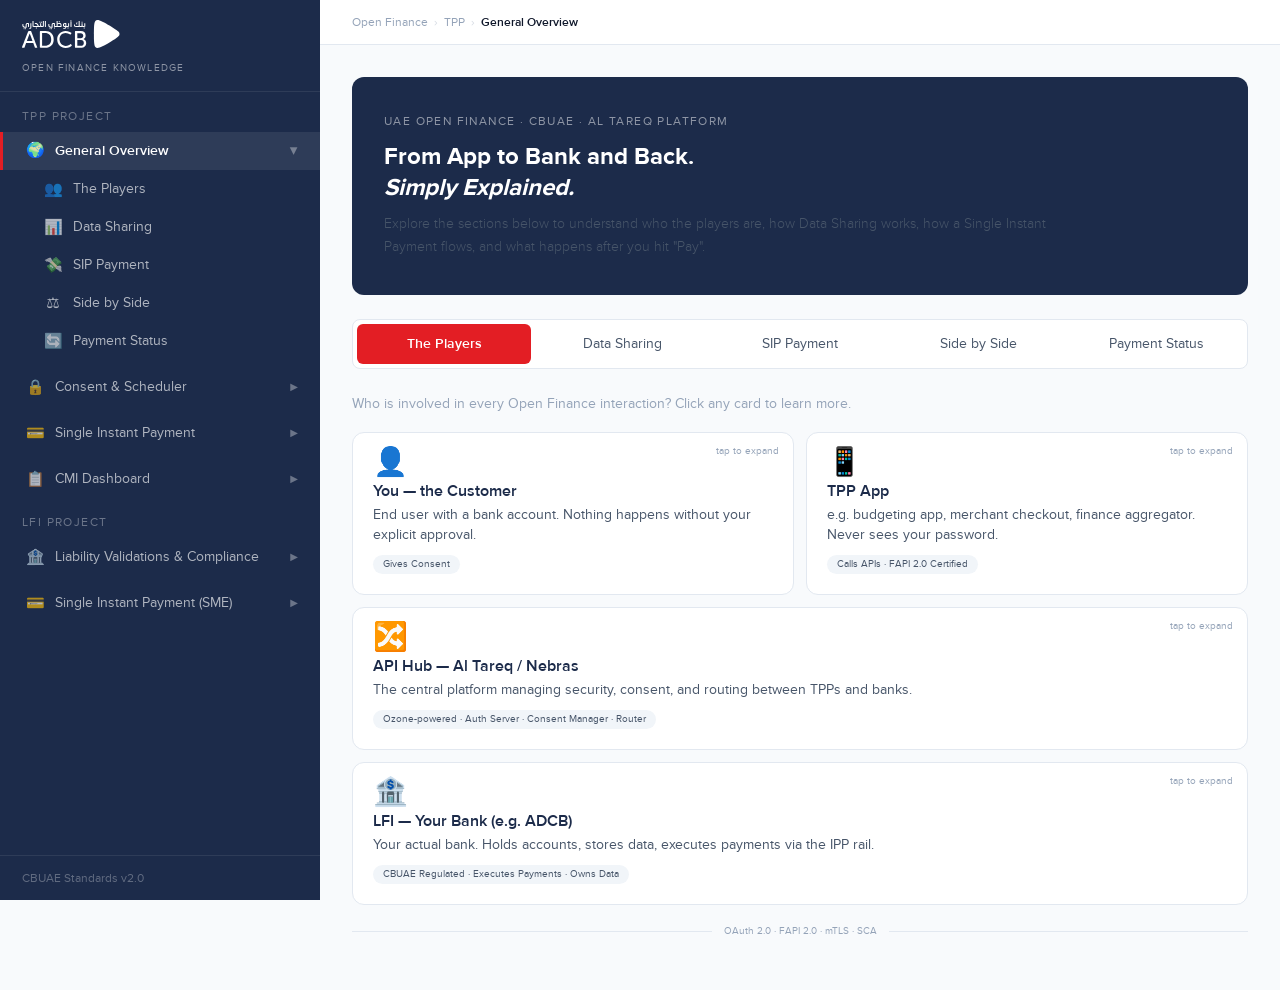
==== index.html @ 825c7564 "fix: rename LFI nav to Liability Validations & Compliance, widen sidebar to 320px Co-Authored-By: Cl" ====
<!DOCTYPE html>
<html lang="en">
<head>
<meta charset="UTF-8"/>
<meta name="viewport" content="width=device-width, initial-scale=1.0"/>
<title>ADCB Open Finance — Knowledge Base</title>
<link rel="stylesheet" href="assets/brand.css"/>
<link rel="stylesheet" href="assets/layout.css"/>
<link rel="stylesheet" href="assets/components.css"/>
</head>
<body>

<!-- SIDEBAR -->
<nav class="sidebar" id="sidebar">
  <div class="sidebar-header">
    <img class="sidebar-logo" src="assets/images/adcb-logo.svg" alt="ADCB"/>
    <span class="sidebar-title">Open Finance Knowledge</span>
  </div>

  <div class="nav-section">
    <div class="nav-group-label">TPP Project</div>

    <div class="nav-item nav-parent active expanded" onclick="toggleNav('overview')" id="nav-overview">
      <span style="display:flex;align-items:center;gap:10px;"><span class="nav-icon">&#x1F30D;</span> General Overview</span>
      <span class="nav-chevron">&#x25B6;</span>
    </div>
    <div class="nav-sub open" id="sub-overview">
      <div class="nav-item" onclick="navigate('overview','tab-players')" id="nav-players">
        <span class="nav-icon">&#x1F465;</span> The Players
      </div>
      <div class="nav-item" onclick="navigate('overview','tab-data')" id="nav-data">
        <span class="nav-icon">&#x1F4CA;</span> Data Sharing
      </div>
      <div class="nav-item" onclick="navigate('overview','tab-sip')" id="nav-sip">
        <span class="nav-icon">&#x1F4B8;</span> SIP Payment
      </div>
      <div class="nav-item" onclick="navigate('overview','tab-compare')" id="nav-compare">
        <span class="nav-icon">&#x2696;&#xFE0F;</span> Side by Side
      </div>
      <div class="nav-item" onclick="navigate('overview','tab-status')" id="nav-status">
        <span class="nav-icon">&#x1F504;</span> Payment Status
      </div>
    </div>

    <div class="sp8"></div>
    <div class="nav-item nav-parent" onclick="toggleNav('consent')" id="nav-consent">
      <span style="display:flex;align-items:center;gap:10px;"><span class="nav-icon">&#x1F512;</span> Consent &amp; Scheduler</span>
      <span class="nav-chevron">&#x25B6;</span>
    </div>
    <div class="nav-sub" id="sub-consent">
      <div class="nav-item" onclick="navigate('consent','tab-con-system')" id="nav-con-system">
        <span class="nav-icon">&#x1F5FA;&#xFE0F;</span> System Map
      </div>
      <div class="nav-item" onclick="navigate('consent','tab-con-lifecycle')" id="nav-con-lifecycle">
        <span class="nav-icon">&#x1F501;</span> Consent Lifecycle
      </div>
      <div class="nav-item" onclick="navigate('consent','tab-con-scheduler')" id="nav-con-scheduler">
        <span class="nav-icon">&#x23F0;</span> Data Scheduler
      </div>
      <div class="nav-item" onclick="navigate('consent','tab-con-errors')" id="nav-con-errors">
        <span class="nav-icon">&#x26A0;&#xFE0F;</span> Error Scenarios
      </div>
      <div class="nav-item" onclick="navigate('consent','tab-con-testing')" id="nav-con-testing">
        <span class="nav-icon">&#x1F9EA;</span> Testing
      </div>
    </div>

    <div class="sp8"></div>
    <div class="nav-item nav-parent" onclick="toggleNav('sipcop')" id="nav-sipcop">
      <span style="display:flex;align-items:center;gap:10px;"><span class="nav-icon">&#x1F4B3;</span> Single Instant Payment</span>
      <span class="nav-chevron">&#x25B6;</span>
    </div>
    <div class="nav-sub" id="sub-sipcop">
      <div class="nav-item" onclick="navigate('sipcop','tab-sipcop-flow')" id="nav-sipcop-flow">
        <span class="nav-icon">&#x1F501;</span> Payment Flow
      </div>
      <div class="nav-item" onclick="navigate('sipcop','tab-sipcop-cop-detail')" id="nav-sipcop-cop-detail">
        <span class="nav-icon">&#x1F50D;</span> CoP Deep Dive
      </div>
      <div class="nav-item" onclick="navigate('sipcop','tab-sipcop-stories')" id="nav-sipcop-stories">
        <span class="nav-icon">&#x1F4DD;</span> User Stories
      </div>
      <div class="nav-item" onclick="navigate('sipcop','tab-sipcop-prototype')" id="nav-sipcop-prototype">
        <span class="nav-icon">&#x1F4F1;</span> Prototype
      </div>
      <div class="nav-item" onclick="navigate('sipcop','tab-sipcop-rst')" id="nav-sipcop-rst">
        <span class="nav-icon">&#x1F9EA;</span> RST Scenarios
      </div>
      <div class="nav-item" onclick="navigate('sipcop','tab-sipcop-gaps')" id="nav-sipcop-gaps">
        <span class="nav-icon">&#x26A0;&#xFE0F;</span> Design Gaps
      </div>
    </div>

    <div class="sp8"></div>
    <div class="nav-item nav-parent" onclick="toggleNav('cmi')" id="nav-cmi">
      <span style="display:flex;align-items:center;gap:10px;"><span class="nav-icon">&#x1F4CB;</span> CMI Dashboard</span>
      <span class="nav-chevron">&#x25B6;</span>
    </div>
    <div class="nav-sub" id="sub-cmi">
      <div class="nav-item cmi-nav-item" onclick="navigate('cmi','tab-cmi-overview')" id="nav-cmi-overview">
        <span class="nav-icon">&#x1F3E0;</span> Overview
      </div>
      <div class="nav-item cmi-nav-item" onclick="navigate('cmi','tab-cmi-cmi01')" id="nav-cmi-cmi01">
        <span class="nav-icon">&#x1F4CB;</span> Current Consents
      </div>
      <div class="nav-item cmi-nav-item" onclick="navigate('cmi','tab-cmi-cmi02')" id="nav-cmi-cmi02">
        <span class="nav-icon">&#x1F4C5;</span> Consent History
      </div>
      <div class="nav-item cmi-nav-item" onclick="navigate('cmi','tab-cmi-cmi03')" id="nav-cmi-cmi03">
        <span class="nav-icon">&#x1F50D;</span> Filter &amp; Search
      </div>
      <div class="nav-item cmi-nav-item" onclick="navigate('cmi','tab-cmi-cmi04')" id="nav-cmi-cmi04">
        <span class="nav-icon">&#x1F4C4;</span> Consent Detail
      </div>
      <div class="nav-item cmi-nav-item" onclick="navigate('cmi','tab-cmi-cmi05')" id="nav-cmi-cmi05">
        <span class="nav-icon">&#x1F4E1;</span> GET /consents
      </div>
      <div class="nav-item cmi-nav-item" onclick="navigate('cmi','tab-cmi-cmi06')" id="nav-cmi-cmi06">
        <span class="nav-icon">&#x1F4E1;</span> GET /consents/{id}
      </div>
      <div class="nav-item cmi-nav-item" onclick="navigate('cmi','tab-cmi-cmi07')" id="nav-cmi-cmi07">
        <span class="nav-icon">&#x1F6AB;</span> DELETE /consents/{id}
      </div>
      <div class="nav-item cmi-nav-item" onclick="navigate('cmi','tab-cmi-cmi08')" id="nav-cmi-cmi08">
        <span class="nav-icon">&#x1F4B3;</span> GET /payments
      </div>
    </div>

    <div class="sp16"></div>
    <div class="nav-group-label">LFI Project</div>

    <div class="nav-item nav-parent" onclick="toggleNav('lfi')" id="nav-lfi">
      <span style="display:flex;align-items:center;gap:10px;"><span class="nav-icon">&#x1F3E6;</span> Liability Validations &amp; Compliance</span>
      <span class="nav-chevron">&#x25B6;</span>
    </div>
    <div class="nav-sub" id="sub-lfi">
      <div class="nav-item" onclick="navigate('lfi','tab-lfi-fines')" id="nav-lfi-fines">
        <span class="nav-icon">&#x1F4DC;</span> Liability Validations
      </div>
      <div class="nav-item" onclick="navigate('lfi','tab-lfi-how')" id="nav-lfi-how">
        <span class="nav-icon">&#x2699;&#xFE0F;</span> How It Works
      </div>
      <div class="nav-item" onclick="navigate('lfi','tab-lfi-gaps')" id="nav-lfi-gaps">
        <span class="nav-icon">&#x1F50D;</span> Gap Analysis
      </div>
      <div class="nav-item" onclick="navigate('lfi','tab-lfi-tests')" id="nav-lfi-tests">
        <span class="nav-icon">&#x1F9EA;</span> Test Strategy
      </div>
    </div>

    <div class="sp8"></div>
    <div class="nav-item nav-parent" onclick="toggleNav('smesip')" id="nav-smesip">
      <span style="display:flex;align-items:center;gap:10px;"><span class="nav-icon">&#x1F4B3;</span> Single Instant Payment (SME)</span>
      <span class="nav-chevron">&#x25B6;</span>
    </div>
    <div class="nav-sub" id="sub-smesip">
      <div class="nav-item" onclick="navigate('smesip','tab-smesip-overview')" id="nav-smesip-overview">
        <span class="nav-icon">&#x1F4CA;</span> Overview
      </div>
      <div class="nav-item" onclick="navigate('smesip','tab-smesip-flow')" id="nav-smesip-flow">
        <span class="nav-icon">&#x1F501;</span> E2E Flow
      </div>
      <div class="nav-item" onclick="navigate('smesip','tab-smesip-prototype')" id="nav-smesip-prototype">
        <span class="nav-icon">&#x1F4F1;</span> Prototype
      </div>
      <div class="nav-item" onclick="navigate('smesip','tab-smesip-acceptance')" id="nav-smesip-acceptance">
        <span class="nav-icon">&#x2705;</span> Acceptance Criteria
      </div>
      <div class="nav-item" onclick="navigate('smesip','tab-smesip-architecture')" id="nav-smesip-architecture">
        <span class="nav-icon">&#x1F3D7;&#xFE0F;</span> Architecture
      </div>
      <div class="nav-item" onclick="navigate('smesip','tab-smesip-apis')" id="nav-smesip-apis">
        <span class="nav-icon">&#x26A1;</span> API Reference
      </div>
      <div class="nav-item" onclick="navigate('smesip','tab-smesip-gaps')" id="nav-smesip-gaps">
        <span class="nav-icon">&#x26A0;&#xFE0F;</span> Gaps &amp; Questions
      </div>
    </div>
  </div>

  <div class="sidebar-footer">CBUAE Standards v2.0</div>
</nav>

<!-- OVERLAY (mobile) -->
<div class="overlay" id="overlay" onclick="closeSidebar()"></div>

<!-- MAIN -->
<div class="main">
  <header class="topbar">
    <button class="mobile-toggle" onclick="toggleSidebar()">&#9776;</button>
    <div class="breadcrumb" id="breadcrumb">
      Open Finance <span style="opacity:.4">&#x203A;</span> TPP <span style="opacity:.4">&#x203A;</span> <span class="current" id="bc-current">General Overview</span>
    </div>
  </header>

  <div class="content">

    <!-- ═══════════════════════════════════════════ -->
    <!-- SECTION 1: GENERAL OVERVIEW                 -->
    <!-- ═══════════════════════════════════════════ -->
    <div class="section active" id="section-overview">

      <div class="hero-card">
        <div class="hero-eyebrow">UAE Open Finance · CBUAE · Al Tareq Platform</div>
        <h1>From App to Bank and Back.<br><em>Simply Explained.</em></h1>
        <p>Explore the sections below to understand who the players are, how Data Sharing works, how a Single Instant Payment flows, and what happens after you hit "Pay".</p>
      </div>

      <!-- Tabs -->
      <div class="tab-bar">
        <button class="tab-btn active" data-tab="players" onclick="switchTab('players', this)">The Players</button>
        <button class="tab-btn" data-tab="data" onclick="switchTab('data', this)">Data Sharing</button>
        <button class="tab-btn" data-tab="sip" onclick="switchTab('sip', this)">SIP Payment</button>
        <button class="tab-btn" data-tab="compare" onclick="switchTab('compare', this)">Side by Side</button>
        <button class="tab-btn" data-tab="status" onclick="switchTab('status', this)">Payment Status</button>
      </div>

      <!-- TAB: PLAYERS -->
      <div class="tab-panel active" id="panel-players">
        <p style="color:var(--color-text-tertiary);margin-bottom:16px;">Who is involved in every Open Finance interaction? Click any card to learn more.</p>
        <div class="players-grid">
          <div class="player-card" id="card-user" onclick="togglePlayer('user')">
            <span class="expand-hint" id="hint-user">tap to expand</span>
            <span class="player-icon">&#x1F464;</span>
            <div class="player-name">You — the Customer</div>
            <div class="player-desc">End user with a bank account. Nothing happens without your explicit approval.</div>
            <span class="player-tag">Gives Consent</span>
          </div>
          <div class="player-card" id="card-tpp" onclick="togglePlayer('tpp')">
            <span class="expand-hint" id="hint-tpp">tap to expand</span>
            <span class="player-icon">&#x1F4F1;</span>
            <div class="player-name">TPP App</div>
            <div class="player-desc">e.g. budgeting app, merchant checkout, finance aggregator. Never sees your password.</div>
            <span class="player-tag">Calls APIs · FAPI 2.0 Certified</span>
          </div>
          <div class="player-detail" id="detail-user">
            <div class="detail-head">
              <span class="detail-icon">&#x1F464;</span>
              <span class="detail-title">You — the Customer</span>
              <span class="detail-close" onclick="event.stopPropagation();closePlayer('user')">&#x2715;</span>
            </div>
            <div class="detail-text">You are the end customer — a real person with a bank account. You use a TPP app and give consent for it to read your data or make payments on your behalf. You stay in control at all times and can revoke consent whenever you want. UAE law guarantees this right.</div>
          </div>
          <div class="player-detail" id="detail-tpp">
            <div class="detail-head">
              <span class="detail-icon">&#x1F4F1;</span>
              <span class="detail-title">TPP — Third Party Provider</span>
              <span class="detail-close" onclick="event.stopPropagation();closePlayer('tpp')">&#x2715;</span>
            </div>
            <div class="detail-text">TPP = Third Party Provider. The app you are actually using — a budgeting tool, merchant checkout, P2P app, or finance aggregator. Licensed by CBUAE (minimum AED 1M capital). It calls Open Finance APIs on your behalf but never sees your bank password. Must hold FAPI 2.0 certification.</div>
          </div>
          <div class="player-card span2" id="card-hub" onclick="togglePlayer('hub')">
            <span class="expand-hint" id="hint-hub">tap to expand</span>
            <span class="player-icon">&#x1F500;</span>
            <div class="player-name">API Hub — Al Tareq / Nebras</div>
            <div class="player-desc">The central platform managing security, consent, and routing between TPPs and banks.</div>
            <span class="player-tag">Ozone-powered · Auth Server · Consent Manager · Router</span>
          </div>
          <div class="player-detail" id="detail-hub">
            <div class="detail-head">
              <span class="detail-icon">&#x1F500;</span>
              <span class="detail-title">API Hub — Al Tareq / Nebras</span>
              <span class="detail-close" onclick="event.stopPropagation();closePlayer('hub')">&#x2715;</span>
            </div>
            <div class="detail-text">The API Hub is the central nervous system of UAE Open Finance. Built on Ozone technology, operated by Nebras, branded as Al Tareq for consumers. It handles: (1) Security — OAuth 2.0, FAPI 2.0, mTLS certificates. (2) Consent management — creating, tracking, and revoking consents. (3) Routing — directing every API call between TPPs and LFIs. Think of it as air traffic control — every single interaction flows through here.</div>
          </div>
          <div class="player-card span2" id="card-lfi" onclick="togglePlayer('lfi')">
            <span class="expand-hint" id="hint-lfi">tap to expand</span>
            <span class="player-icon">&#x1F3E6;</span>
            <div class="player-name">LFI — Your Bank (e.g. ADCB)</div>
            <div class="player-desc">Your actual bank. Holds accounts, stores data, executes payments via the IPP rail.</div>
            <span class="player-tag">CBUAE Regulated · Executes Payments · Owns Data</span>
          </div>
          <div class="player-detail" id="detail-lfi">
            <div class="detail-head">
              <span class="detail-icon">&#x1F3E6;</span>
              <span class="detail-title">LFI — Your Bank (e.g. ADCB)</span>
              <span class="detail-close" onclick="event.stopPropagation();closePlayer('lfi')">&#x2715;</span>
            </div>
            <div class="detail-text">LFI = Licensed Financial Institution — your actual bank (e.g. ADCB, Emirates NBD). It holds your account, stores your transaction data, and executes payments via the IPP rail. It never talks directly to the TPP — all communication goes through the API Hub via Ozone Connect. Participation is mandatory for all CBUAE-licensed banks.</div>
          </div>
        </div>
        <div class="connector">
          <div class="conn-line"></div>
          <span class="conn-label">OAuth 2.0 · FAPI 2.0 · mTLS · SCA</span>
          <div class="conn-line"></div>
        </div>
      </div>

      <!-- TAB: DATA SHARING -->
      <div class="tab-panel" id="panel-data">
        <p style="color:var(--color-text-tertiary);margin-bottom:16px;">How your bank data reaches a TPP app — 7 steps</p>
        <div class="step-list" id="data-steps"></div>
      </div>

      <!-- TAB: SIP PAYMENT -->
      <div class="tab-panel" id="panel-sip">
        <p style="color:var(--color-text-tertiary);margin-bottom:16px;">How a Single Instant Payment travels through the system — 8 steps</p>
        <div class="step-list" id="sip-steps"></div>
      </div>

      <!-- TAB: COMPARE -->
      <div class="tab-panel" id="panel-compare">
        <p style="color:var(--color-text-tertiary);margin-bottom:16px;">Data sharing vs single instant payment — what is different?</p>
        <div class="compare-grid">
          <div class="compare-col sip">
            <div class="compare-head">Single Instant Payment (SIP)</div>
            <div class="compare-row"><span class="compare-icon">&#x1F3AF;</span><div class="compare-text"><strong>Goal:</strong> Move money from your account to a recipient</div></div>
            <div class="compare-row"><span class="compare-icon">&#x1F4CB;</span><div class="compare-text"><strong>Consent type:</strong> Payment consent — single-use, expires on execution</div></div>
            <div class="compare-row"><span class="compare-icon">&#x1F501;</span><div class="compare-text"><strong>Key API:</strong> <code>POST /domestic-payments</code> — AED only, via IPP rail</div></div>
            <div class="compare-row"><span class="compare-icon">&#x2705;</span><div class="compare-text"><strong>Extra step:</strong> CoP (Confirmation of Payee) must run before consent creation</div></div>
            <div class="compare-row"><span class="compare-icon">&#x23F1;</span><div class="compare-text"><strong>Duration:</strong> Single authorisation — cannot be reused</div></div>
            <div class="compare-row"><span class="compare-icon">&#x1F4B0;</span><div class="compare-text"><strong>Hub fee:</strong> 2.5 fils per payment call (to Nebras)</div></div>
            <div class="compare-row"><span class="compare-icon">&#x1F6E1;</span><div class="compare-text"><strong>Mandatory:</strong> Risk Information Block — Customer Present flag, channel, merchant details</div></div>
          </div>
          <div class="compare-col data">
            <div class="compare-head">Data Sharing (Account Access)</div>
            <div class="compare-row"><span class="compare-icon">&#x1F3AF;</span><div class="compare-text"><strong>Goal:</strong> Read your account, balance, or transaction history</div></div>
            <div class="compare-row"><span class="compare-icon">&#x1F4CB;</span><div class="compare-text"><strong>Consent type:</strong> Account access consent — long-lived, up to 365 days</div></div>
            <div class="compare-row"><span class="compare-icon">&#x1F501;</span><div class="compare-text"><strong>Key APIs:</strong> <code>GET /accounts</code>, <code>/balances</code>, <code>/transactions</code></div></div>
            <div class="compare-row"><span class="compare-icon">&#x2705;</span><div class="compare-text"><strong>Scoping:</strong> Permissions are explicit — TPP only gets data clusters you approved</div></div>
            <div class="compare-row"><span class="compare-icon">&#x23F1;</span><div class="compare-text"><strong>Duration:</strong> Token refreshes; revoke via <code>DELETE /account-access-consents/{id}</code></div></div>
            <div class="compare-row"><span class="compare-icon">&#x1F4B0;</span><div class="compare-text"><strong>Hub fee:</strong> 2.5 fils per 100 lines of transaction data returned</div></div>
            <div class="compare-row"><span class="compare-icon">&#x1F6E1;</span><div class="compare-text"><strong>Clusters:</strong> Account Details, Balances, Transactions, Beneficiaries, Standing Orders</div></div>
          </div>
        </div>
        <div class="shared-row">
          <span class="compare-icon">&#x1F512;</span>
          <div class="compare-text"><strong>Both flows share the same foundation:</strong> FAPI 2.0 · mTLS · Strong Customer Authentication (SCA) at your bank · Full CBUAE oversight · All calls routed through the Al Tareq API Hub</div>
        </div>
      </div>

      <!-- TAB: STATUS -->
      <div class="tab-panel" id="panel-status">
        <p style="color:var(--color-text-tertiary);margin-bottom:16px;">What happens to a payment after you approve it?</p>
        <div class="status-diagram">
          <div class="status-box sb-pending" onclick="showStatus('pending', this)">
            <div class="status-code">PDNG</div>
            <div class="status-label">Pending<br/>Bank received, not yet processed</div>
          </div>
          <div class="status-arrow">&#x2193;</div>
          <div class="status-row">
            <div class="status-box sb-rejected" onclick="showStatus('rejected', this)">
              <div class="status-code">RJCT</div>
              <div class="status-label">Rejected<br/>AML check or insufficient funds</div>
            </div>
            <div class="status-box sb-acsc" onclick="showStatus('acsc', this)">
              <div class="status-code">ACSC</div>
              <div class="status-label">Debtor settled<br/>Your account was debited</div>
            </div>
          </div>
          <div class="status-split">from ACSC only &#x2193;</div>
          <div class="status-row">
            <div class="status-box sb-accc" onclick="showStatus('accc', this)">
              <div class="status-code">ACCC</div>
              <div class="status-label">Credit settled<br/>Recipient bank confirmed</div>
            </div>
            <div class="status-box sb-acwp" onclick="showStatus('acwp', this)">
              <div class="status-code">ACWP</div>
              <div class="status-label">Without posting<br/>Accepted, not yet posted</div>
            </div>
          </div>
        </div>
        <div class="status-info" id="status-info">
          Click a status box above to understand what it means for you as a customer or developer.
        </div>
        <div class="status-api-note">
          TPP polls: GET /domestic-payments/{paymentId} to track status changes in real-time via the IPP rail.
        </div>
      </div>
    </div>

    <!-- ═══════════════════════════════════════════ -->
    <!-- SECTION 2: CONSENT MANAGEMENT & SCHEDULER   -->
    <!-- ═══════════════════════════════════════════ -->
    <div class="section" id="section-consent">

      <div class="hero-card">
        <div class="hero-eyebrow">TPP Platform · The Complete Story</div>
        <h1>The complete story of consent and data — told simply, shown clearly</h1>
        <p>Every system, every step, every data movement — explained in plain language with the technical terms woven in, so you understand both what is happening and why it matters.</p>
      </div>

      <div class="box box-gold">
        <h3 style="color:var(--color-text-primary);margin-bottom:8px;">The one idea that unlocks everything</h3>
        <p>This entire system exists to answer one question: <strong>can our platform access a user's bank data — safely, legally, and without storing a password?</strong> The answer is yes, and it works like a chain of sealed envelopes and locked vaults, each one only opened by the right key. Once you see that image, every step below will click immediately.</p>
      </div>

      <!-- Consent Tabs -->
      <div class="tab-bar">
        <button class="tab-btn active" data-tab="con-system" onclick="switchConsentTab('con-system', this)">System Map</button>
        <button class="tab-btn" data-tab="con-lifecycle" onclick="switchConsentTab('con-lifecycle', this)">Consent Lifecycle</button>
        <button class="tab-btn" data-tab="con-scheduler" onclick="switchConsentTab('con-scheduler', this)">Data Scheduler</button>
        <button class="tab-btn" data-tab="con-errors" onclick="switchConsentTab('con-errors', this)">Error Scenarios</button>
        <button class="tab-btn" data-tab="con-testing" onclick="switchConsentTab('con-testing', this)">Testing</button>
      </div>

      <!-- TAB 1: SYSTEM MAP -->
      <div class="tab-panel active" id="panel-con-system">
      <div class="section-lbl">System Overview</div>
      <h2>All the players, at a glance</h2>
      <p>Six components work together every time we access bank data. Each one has a specific role — no component does another's job.</p>
      <div class="sp8"></div>

      <div class="diagram-card">
        <div class="diagram-hdr">System map — all players</div>
        <div class="diagram-body">
          <div class="sysmap">
            <div class="sysmap-box bx-blue"><span class="bx-title">Channel</span><span class="bx-sub">Backend</span></div>
            <div class="sysmap-arr">&#x203A;</div>
            <div class="sysmap-box bx-purple"><span class="bx-title">AWS Cognito</span><span class="bx-sub">Auth / tokens</span></div>
            <div class="sysmap-arr">&#x203A;</div>
            <div class="sysmap-box bx-red"><span class="bx-title">Kong</span><span class="bx-sub">Gateway</span></div>
            <div class="sysmap-arr">&#x203A;</div>
            <div class="sysmap-box bx-teal"><span class="bx-title">TPP</span><span class="bx-sub">Backend</span></div>
            <div class="sysmap-arr">&#x203A;</div>
            <div class="sysmap-box bx-green"><span class="bx-title">OF API Hub</span><span class="bx-sub">mTLS routing</span></div>
            <div class="sysmap-arr">&#x203A;</div>
            <div class="sysmap-box bx-amber"><span class="bx-title">LFI (Bank)</span><span class="bx-sub">Data source</span></div>
          </div>
        </div>
      </div>
      <div class="box box-navy"><p><strong>Also in the system:</strong> DynamoDB stores consent records and encrypted tokens. Kafka carries fetched financial data downstream to analytics platforms. Neither stores raw bank data (account numbers, balances, transactions).</p></div>
      </div><!-- /panel-con-system -->

      <!-- TAB 2: CONSENT LIFECYCLE -->
      <div class="tab-panel" id="panel-con-lifecycle">
      <h2>Getting permission — the consent journey</h2>
      <p>A user has a bank account. We want to read it on their behalf. We cannot just ask for their password — that would be insecure and illegal. Instead, we go through a formal handshake involving signed letters, one-time vouchers, and encrypted vaults. Here is every step, in order.</p>
      <div class="sp16"></div>

      <!-- CONSENT LIFECYCLE DIAGRAM -->
      <div class="diagram-card">
        <div class="diagram-hdr">Consent lifecycle — numbered flow across all system layers</div>
        <div class="diagram-body" style="padding:16px 12px;">
          <table class="lanes" style="width:100%;border-collapse:separate;border-spacing:0 5px;">
            <colgroup><col style="width:62px"/><col/></colgroup>
            <tr>
              <td class="lane-lbl-col">Channel</td>
              <td style="padding:0 0 0 8px;">
                <div class="lane-cells lane-stripe-odd" style="padding:6px;border-radius:6px;">
                  <div class="step-box bx-blue"><span class="s-num">STEP 1</span><span class="s-title">Get token</span><span class="s-sub">App proves identity</span></div>
                  <div class="lane-arr">&#x203A;</div>
                  <div class="step-box bx-blue"><span class="s-num">STEP 2</span><span class="s-title">Call initiate</span><span class="s-sub">Start the request</span></div>
                  <div class="lane-arr"></div>
                  <div class="step-box bx-blue"><span class="s-num">STEP 6</span><span class="s-title">Get bank link</span><span class="s-sub">Redirect user</span></div>
                  <div class="lane-arr">&#x203A;</div>
                  <div class="step-box bx-teal"><span class="s-num">STEP 8</span><span class="s-title">Callback</span><span class="s-sub">User returns</span></div>
                </div>
              </td>
            </tr>
            <tr>
              <td class="lane-lbl-col">Kong</td>
              <td style="padding:0 0 0 8px;">
                <div class="lane-cells lane-stripe-even" style="padding:6px;border-radius:6px;">
                  <div class="step-blank"></div>
                  <div class="lane-arr"></div>
                  <div class="step-box bx-red"><span class="s-num">STEP 3</span><span class="s-title">Check token</span><span class="s-sub">Security gate</span></div>
                  <div class="lane-arr">&#x203A;</div>
                  <div class="step-box bx-red"><span class="s-num">STEP 4</span><span class="s-title">Add ID label</span><span class="s-sub">Tag the request</span></div>
                  <div class="lane-arr"></div>
                  <div class="step-blank"></div>
                </div>
              </td>
            </tr>
            <tr>
              <td class="lane-lbl-col">TPP</td>
              <td style="padding:0 0 0 8px;">
                <div class="lane-cells lane-stripe-odd" style="padding:6px;border-radius:6px;">
                  <div class="step-box bx-purple"><span class="s-num">STEP 5</span><span class="s-title">Open file</span><span class="s-sub">Create consent</span></div>
                  <div class="lane-arr">&#x203A;</div>
                  <div class="step-box bx-purple"><span class="s-num">STEP 7</span><span class="s-title">Sign letter</span><span class="s-sub">Bank request</span></div>
                  <div class="lane-arr">&#x203A;</div>
                  <div class="step-box bx-purple"><span class="s-num">STEP 9</span><span class="s-title">Check ticket</span><span class="s-sub">Verify genuine</span></div>
                  <div class="lane-arr">&#x203A;</div>
                  <div class="step-box bx-teal"><span class="s-num">STEP 10</span><span class="s-title">Lock vault</span><span class="s-sub">Save keys</span></div>
                </div>
              </td>
            </tr>
            <tr>
              <td class="lane-lbl-col">External</td>
              <td style="padding:0 0 0 8px;">
                <div class="lane-cells lane-stripe-even" style="padding:6px;border-radius:6px;">
                  <div class="step-blank"></div>
                  <div class="lane-arr"></div>
                  <div class="step-box bx-gray"><span class="s-num">&nbsp;</span><span class="s-title">OF API Hub</span><span class="s-sub">Secure route</span></div>
                  <div class="lane-arr">&#x203A;</div>
                  <div class="step-box bx-amber"><span class="s-num">&nbsp;</span><span class="s-title">LFI (Bank)</span><span class="s-sub">Issues link</span></div>
                  <div class="lane-arr"></div>
                  <div class="step-blank"></div>
                </div>
              </td>
            </tr>
          </table>
          <div class="key-row">
            <div class="key-item" style="color:#1E40AF;"><strong>Blue</strong> = Channel (app)</div>
            <div class="key-item" style="color:#991B1B;"><strong>Red</strong> = Kong (security)</div>
            <div class="key-item" style="color:#5B21B6;"><strong>Purple</strong> = TPP backend</div>
            <div class="key-item" style="color:#0F766E;"><strong>Teal</strong> = Outcome steps</div>
            <div class="key-item" style="color:#92400E;"><strong>Amber</strong> = LFI (Bank)</div>
          </div>
        </div>
      </div>
      <div class="sp20"></div>

      <!-- STEP EXPLANATIONS -->
      <div class="section-lbl">What each step does — in plain words</div>
      <div class="sp12"></div>

      <h3>Step 1 — The ID card: Our app proves who it is</h3>
      <div class="box box-navy" style="margin-top:6px;">
        <p>Picture a visitor arriving at a high-security building. They go to the front desk, show their ID, and get a timed visitor badge. Our app does exactly this — it calls <strong>AWS Cognito</strong> and provides its <strong>client_id</strong> and <strong>client_secret</strong>. Cognito hands back a <strong>JWT (JSON Web Token)</strong> — a digitally sealed envelope that says "this is who I am, and here is what I am allowed to do." The envelope expires in minutes so nobody can steal and reuse it.</p>
        <p><strong>Technical note:</strong> This is called the <strong>client_credentials grant</strong> — machine to machine, no user involved yet. The JWT contains <strong>scopes</strong> (permissions). For example, <strong>write/consents</strong> means "this app is allowed to start a consent." Without the right scope, nothing works.</p>
      </div>
      <div class="sp16"></div>

      <h3>Steps 2, 3, 4 — The bouncer: Kong checks every request</h3>
      <div class="box box-red" style="margin-top:6px;">
        <p>Think of <strong>Kong Gateway</strong> as airport security. Every request must pass through it — no exceptions. Three checks in under a second:</p>
        <ul>
          <li><strong>Check 1 — Is the signature real?</strong> Kong verifies the JWT against a public key list called <strong>JWKS</strong>. Only Cognito's fingerprints are on the list.</li>
          <li><strong>Check 2 — Has it expired?</strong> JWT tokens go stale fast. An old one is rejected immediately.</li>
          <li><strong>Check 3 — Right permission?</strong> Each route needs a specific <strong>scope</strong>. No scope = no entry.</li>
        </ul>
        <p style="margin-top:8px;">Once all three pass, Kong strips the JWT and stamps a clean header called <strong>X-Client-Id</strong>. The TPP backend never sees a raw security token.</p>
      </div>
      <div class="box box-warn">
        <p><strong>Test signal:</strong> If you ever see an Authorization header reaching the TPP backend — something is wrong with Kong. That header must be stripped every single time, without fail.</p>
      </div>
      <div class="sp16"></div>

      <h3>Step 5 — Opening the file: TPP creates the consent record</h3>
      <div class="box box-purple" style="margin-top:6px;">
        <p>A detective opens a new case file and locks away the evidence. A new row is written to <strong>DynamoDB (tpp_consents table)</strong>. Status: <strong>AwaitingAuthorization</strong>. Two secret values are generated immediately:</p>
        <ul>
          <li><strong>PKCE verifier</strong> — a random key that proves our callback is genuine and was not tampered with. Think of it as a sealed wax stamp only we can reproduce.</li>
          <li><strong>oauth_state</strong> — a unique ticket number that prevents anyone from forging a fake callback. This is called <strong>CSRF protection</strong>.</li>
        </ul>
        <p style="margin-top:8px;">Both are encrypted with <strong>AES-256-GCM</strong> before saving — not just hashed, fully encrypted. Even database access gives you nothing without the key.</p>
      </div>
      <div class="sp16"></div>

      <h3>Steps 6, 7 — The signed letter: TPP sends a formal request to the bank</h3>
      <div class="box box-gold" style="margin-top:6px;">
        <p>The TPP cannot reach the user's bank directly. Every external call goes through the <strong>OF API Hub</strong> — the UAE's official Open Finance routing centre, like a certified postal service that only delivers between licensed institutions.</p>
        <p>The letter is a <strong>JAR (JSON Authorization Request)</strong>, signed with <strong>PS256</strong> — a wax seal mathematically impossible to forge. It contains the exact permissions, packaged as a <strong>RAR (Rich Authorization Request)</strong>, and travels over <strong>mTLS</strong> — a tunnel where both sides show identity certificates. The bank replies with the <strong>authorization_url</strong> we send to the user.</p>
      </div>
      <div class="sp16"></div>

      <h3>Steps 8, 9 — The user decides: Bank callback and verification</h3>
      <div class="box box-teal" style="margin-top:6px;">
        <p>The bank shows the user exactly what they are agreeing to share. The user clicks Allow. The bank sends back a <strong>one-time authorization_code</strong> (expires the moment it is used) and the <strong>state value</strong>. Our first action is to look up that state via the <strong>oauth_state-index</strong>.</p>
      </div>
      <div class="box box-succ">
        <p><strong>CSRF check:</strong> If the state does not match — we stop immediately. No token exchange, no data, nothing. An attacker who tried to forge a callback would not know our state value — so they cannot get through.</p>
      </div>
      <div class="sp16"></div>

      <h3>Step 10 — The vault: We swap the voucher for three encrypted keys</h3>
      <div class="box box-teal" style="margin-top:6px;">
        <p>The TPP decrypts the PKCE verifier, combines it with the authorization_code, and calls the bank's token endpoint via the OF API Hub over mTLS. The bank verifies everything matches the original signed letter, and hands back three tokens:</p>
      </div>
      <div class="token-grid">
        <div class="token-card token-header"><span class="tk-name">access_token</span><span class="tk-ttl">~1 hour TTL</span></div>
        <div class="token-card token-header"><span class="tk-name">refresh_token</span><span class="tk-ttl">Long-lived</span></div>
        <div class="token-card token-header" style="border-right:none;"><span class="tk-name">id_token</span><span class="tk-ttl">Reference ID</span></div>
        <div class="token-card"><p class="tk-desc">The actual key used to call the bank's API. Goes in every data request.</p></div>
        <div class="token-card"><p class="tk-desc">When the access_token expires, we quietly use this to get a new one — no user action needed.</p></div>
        <div class="token-card" style="border-right:none;"><p class="tk-desc">Contains the bank's own consent reference (of_consent_id). Proves which consent we are acting on.</p></div>
      </div>
      <div class="box box-succ">
        <p><strong>Consent status flips:</strong> AwaitingAuthorization &#x2192; <strong>Authorized</strong>. An entry is written to <strong>tpp_audit_log</strong> — permanent, append-only. Part 1 is complete. The user did their part once. Everything from here is automatic.</p>
      </div>
      </div><!-- /panel-con-lifecycle -->

      <!-- TAB 3: DATA SCHEDULER -->
      <div class="tab-panel" id="panel-con-scheduler">
      <h2>The data fetch — the night shift that never stops</h2>
      <p>The user gave permission once and walked away. From here, a background worker runs automatically on a schedule — silently fetching the latest financial data, checking tokens, handling failures, and shipping everything to our data platform. No human involvement. No data stored in our database.</p>
      <div class="sp16"></div>

      <div class="diagram-card">
        <div class="diagram-hdr">Scheduler flow — from trigger to Kafka publish</div>
        <div class="diagram-body">
          <div class="sched-flow">
            <div class="sched-step bx-blue"><span class="sched-num">1</span><span class="sched-title">Scheduler fires</span><span class="sched-sub">EventBridge cron</span></div>
            <div class="sched-arr">&#x203A;</div>
            <div class="sched-step bx-purple"><span class="sched-num">2</span><span class="sched-title">Load consents</span><span class="sched-sub">Authorized + active</span></div>
            <div class="sched-arr">&#x203A;</div>
            <div class="sched-step bx-red"><span class="sched-num">3</span><span class="sched-title">Check token</span><span class="sched-sub">expires_at check</span></div>
            <div class="sched-arr">&#x203A;</div>
            <div class="sched-step bx-amber"><span class="sched-num">4a</span><span class="sched-title">Refresh token</span><span class="sched-sub">Near expiry POST</span></div>
            <div class="sched-arr">&#x203A;</div>
            <div class="sched-step bx-teal"><span class="sched-num">5</span><span class="sched-title">Fetch data</span><span class="sched-sub">Accts / bal / txns</span></div>
            <div class="sched-arr">&#x203A;</div>
            <div class="sched-step bx-green"><span class="sched-num">6</span><span class="sched-title">Kafka + Audit</span><span class="sched-sub">Publish enriched</span></div>
          </div>
        </div>
      </div>
      <div class="box box-navy"><p><strong>Step 4b:</strong> If the token is still valid, the refresh is skipped. The scheduler goes straight to fetch (step 5).</p></div>
      <div class="sp20"></div>

      <h3>Steps 1-2 — The night shift worker</h3>
      <div class="box box-navy" style="margin-top:6px;">
        <p>An <strong>EventBridge rule</strong> fires on schedule — like an alarm clock. The TPP backend wakes up and queries the <strong>tpp_consents table</strong>: "Give me every consent where status is <strong>Authorized</strong> and <strong>expiration_date</strong> has not passed." Each consent is processed independently — a problem with one does not delay the others.</p>
      </div>
      <div class="sp16"></div>

      <h3>Steps 3-4 — Checking the key before the call</h3>
      <div class="box box-red" style="margin-top:6px;">
        <p>The scheduler gets the most recent token via <strong>ScanIndexForward=False, Limit=1</strong>. If it will expire within <strong>TOKEN_REFRESH_BUFFER_SECONDS</strong>, it renews it now — before the API call. The new token is encrypted and saved. The old one stays for audit purposes.</p>
      </div>
      <div class="box box-warn">
        <p><strong>401 on refresh</strong> = the user revoked access at their bank. Consent is immediately marked <strong>Revoked</strong>, revoked_by = system. No retry. No exceptions.</p>
      </div>
      <div class="sp16"></div>

      <h3>Step 5 — Three calls, one secure tunnel</h3>
      <div class="box box-gold" style="margin-top:6px;">
        <p>Before calling the bank, the TPP generates a fresh <strong>x-fapi-interaction-id</strong> — a unique UUID required under the <strong>FAPI standard</strong>. Three separate API calls through the OF API Hub over mTLS:</p>
      </div>
      <div class="diagram-card" style="margin-top:0;">
        <div class="diagram-body" style="padding:12px;">
          <div class="fetch-flow">
            <div class="sysmap-box bx-teal" style="flex:1;"><span class="bx-title" style="font-size:11px;">GET /accounts</span><span class="bx-sub">Account list</span></div>
            <div class="sysmap-arr">&#x203A;</div>
            <div class="sysmap-box bx-teal" style="flex:1;"><span class="bx-title" style="font-size:11px;">GET /balances</span><span class="bx-sub">Balances</span></div>
            <div class="sysmap-arr">&#x203A;</div>
            <div class="sysmap-box bx-teal" style="flex:1;"><span class="bx-title" style="font-size:11px;">GET /transactions</span><span class="bx-sub">History</span></div>
            <div class="sysmap-arr">&#x203A;</div>
            <div class="sysmap-box bx-gray" style="flex:1;"><span class="bx-title" style="font-size:11px;">OF API Hub</span><span class="bx-sub">Routes via mTLS</span></div>
            <div class="sysmap-arr">&#x203A;</div>
            <div class="sysmap-box bx-amber" style="flex:1;"><span class="bx-title" style="font-size:11px;">LFI (Bank)</span><span class="bx-sub">Returns data</span></div>
          </div>
        </div>
      </div>
      <div class="sp16"></div>

      <h3>Step 6 — The conveyor belt: Data lands on Kafka</h3>
      <div class="box box-succ" style="margin-top:6px;">
        <p>The TPP enriches the data — adds <strong>consent_id</strong>, <strong>channel_id</strong>, <strong>lfi_id</strong>, and fetch timestamp — then publishes to <strong>EDP Kafka</strong>. The TPP's job ends the moment the message is on the belt.</p>
      </div>
      <div class="box box-succ">
        <p><strong>Golden rule:</strong> Scan all seven DynamoDB tables after a successful fetch. You will find <strong>zero account numbers, zero balances, zero transactions</strong>. Only consent metadata, encrypted tokens, and the audit log live in DynamoDB.</p>
      </div>
      </div><!-- /panel-con-scheduler -->

      <!-- TAB 4: ERROR SCENARIOS -->
      <div class="tab-panel" id="panel-con-errors">
      <div class="section-lbl">When things go wrong — three failure types</div>
      <div class="sp8"></div>
      <p>The right response depends entirely on what is actually wrong — not how loud the alarm is.</p>
      <div class="sp12"></div>

      <div class="diagram-card">
        <div class="diagram-hdr">Error scenarios — triage table</div>
        <div class="diagram-body" style="padding:0;">
          <table class="err-table">
            <thead>
              <tr><th>Scenario</th><th>Type</th><th>What we do</th><th>Status</th></tr>
            </thead>
            <tbody>
              <tr>
                <td><div class="err-scenario"><strong>Bank returns 500</strong><small>Server briefly busy</small></div></td>
                <td><span class="err-type err-temp">Temporary</span></td>
                <td>Retry with backoff: 1s &#x2192; 2s &#x2192; 4s. Other consents are unaffected.</td>
                <td><span class="status-ok">Stays Authorized</span></td>
              </tr>
              <tr>
                <td><div class="err-scenario"><strong>Bank returns 401</strong><small>Token rejected</small></div></td>
                <td><span class="err-type err-perm">Permanent</span></td>
                <td>User revoked access. Consent marked Revoked immediately. revoked_by = system. No retry.</td>
                <td><span class="status-rev">&#x2192; Revoked</span></td>
              </tr>
              <tr>
                <td><div class="err-scenario"><strong>Past expiration_date</strong><small>Scheduled end</small></div></td>
                <td><span class="err-type err-sched">Scheduled</span></td>
                <td>Consent skipped in batch. No fetch, no Kafka message. Lifecycle naturally complete.</td>
                <td><span class="status-done">Lifecycle complete</span></td>
              </tr>
            </tbody>
          </table>
          <div style="padding:14px 16px;">
            <div class="box box-navy" style="margin:0;">
              <p><strong>In every case — success or failure —</strong> an entry is written to <strong>tpp_audit_log</strong> with the outcome, the <strong>trace_id</strong>, and any error codes. This is the logbook that engineers, auditors, and QA testers all rely on.</p>
            </div>
          </div>
        </div>
      </div>

      </div><!-- /panel-con-errors -->

      <!-- ═══════════════════════════════════════════ -->
      <!-- TAB 5: TESTING                               -->
      <!-- ═══════════════════════════════════════════ -->
      <div class="tab-panel" id="panel-con-testing">

      <div class="section-lbl">Test Setup &amp; Execution</div>
      <h2>Everything you need before you run a single test</h2>
      <p>Work through each section top to bottom. If something is blocked, flag it in JIRA before starting execution. Set up bank accounts before creating consents — the consents reference the accounts at the LFI.</p>
      <div class="sp12"></div>

      <div class="step-list">

        <!-- COLLAPSIBLE 1: SYSTEMS ACCESS -->
        <div class="step-item" style="border-left-color:var(--teal);">
          <div class="step-head" onclick="toggleExclusive(this)">
            <div class="step-num" style="background:var(--teal);">1</div>
            <div class="step-title">Systems you need access to</div>
            <span class="step-chevron">&#x25B6;</span>
          </div>
          <div class="step-body" style="padding-left:16px;padding-right:16px;">
            <table class="err-table">
              <thead><tr><th>System</th><th>What you need</th><th style="width:80px;">Action</th></tr></thead>
              <tbody>
                <tr><td><strong>DynamoDB</strong></td><td>Read and write access to the <strong>consent table</strong> in UAT. You will create test consents here and check their status after the scheduler runs.</td><td><span class="err-type err-perm">ACCESS</span></td></tr>
                <tr><td><strong>Kafka Topics</strong></td><td>Read access to 4 topics: <code>tpp_accounts</code>, <code>tpp_balances</code>, <code>tpp_transactions</code>, <code>tpp_consents</code>. You need a consumer tool to see the events.</td><td><span class="err-type err-perm">ACCESS</span></td></tr>
                <tr><td><strong>OF API Hub</strong></td><td>No direct access needed. The scheduler calls it. Confirm at least one LFI (ADCB or Model Bank) is responding in UAT.</td><td><span class="err-type err-sched">VERIFY</span></td></tr>
                <tr><td><strong>Token Service</strong></td><td>No direct access needed. Confirm it is running and returning tokens for your test consents.</td><td><span class="err-type err-sched">VERIFY</span></td></tr>
                <tr><td><strong>Scheduler Logs</strong></td><td>Access to application logs where you can search by <code>run_id</code>. This is where you verify every step of the job.</td><td><span class="err-type err-perm">ACCESS</span></td></tr>
                <tr><td><strong>Scheduler Config</strong></td><td>Ability to set environment variables: <code>SCHEDULER_ENABLED</code>, <code>SCHEDULER_CRON_HOURS</code>, <code>SCHEDULER_RUN_ON_STARTUP</code>.</td><td><span class="err-type err-perm">ACCESS</span></td></tr>
              </tbody>
            </table>
            <div class="box box-warn" style="margin-top:12px;">
              <p><strong>Tip:</strong> Ask your DevOps or platform team for these upfront. Don't wait until test day. If any access is missing, create a blocker in JIRA immediately.</p>
            </div>
          </div>
        </div>

        <!-- COLLAPSIBLE 2: TOOLS & SETTINGS -->
        <div class="step-item" style="border-left-color:var(--blue);">
          <div class="step-head" onclick="toggleExclusive(this)">
            <div class="step-num" style="background:var(--blue);">2</div>
            <div class="step-title">Tools &amp; scheduler settings</div>
            <span class="step-chevron">&#x25B6;</span>
          </div>
          <div class="step-body" style="padding-left:16px;padding-right:16px;">
            <table class="err-table">
              <thead><tr><th>Item</th><th>Details</th><th style="width:80px;">Action</th></tr></thead>
              <tbody>
                <tr><td><strong>Kafka Consumer</strong></td><td>Pick one: <strong>Kafka UI</strong>, <strong>kafkacat</strong>, <strong>Confluent Control Center</strong>, or a custom consumer script.</td><td><span class="err-type err-perm">SET UP</span></td></tr>
                <tr><td><strong>Log Viewer</strong></td><td>CloudWatch, Kibana, Grafana Loki, etc. Make sure you can filter by <code>run_id</code>.</td><td><span class="err-type err-sched">VERIFY</span></td></tr>
                <tr><td><strong>DynamoDB Console</strong></td><td>AWS Console or a DynamoDB tool to create, edit, and query consent records.</td><td><span class="err-type err-sched">VERIFY</span></td></tr>
                <tr><td colspan="3" style="background:var(--navy);color:#fff;font-weight:600;letter-spacing:1px;font-size:12px;text-transform:uppercase;">Scheduler Environment Variables</td></tr>
                <tr><td><code>SCHEDULER_ENABLED</code></td><td>Set to <code>true</code>. Default is false — the scheduler won't run until you flip this.</td><td><span class="err-type err-perm">SET UP</span></td></tr>
                <tr><td><code>SCHEDULER_CRON_HOURS</code></td><td>Set to a time you can test at. Example: <code>"14"</code> for 2 PM. Comma-separated for multiple: <code>"10,14"</code>.</td><td><span class="err-type err-perm">SET UP</span></td></tr>
                <tr><td><code>SCHEDULER_RUN_ON_STARTUP</code></td><td>Set to <code>true</code> for immediate run when the app restarts — no need to wait for cron.</td><td><span class="err-type err-perm">SET UP</span></td></tr>
                <tr><td><code>SCHEDULER_MAX_CONCURRENT</code></td><td>Default is <code>5</code>. Leave at 5. Controls how many consents process simultaneously.</td><td><span class="err-type err-sched">VERIFY</span></td></tr>
              </tbody>
            </table>
            <div class="box box-succ" style="margin-top:12px;">
              <p><strong>Quick start:</strong> Set <code>SCHEDULER_ENABLED=true</code> and <code>SCHEDULER_RUN_ON_STARTUP=true</code>, then restart the app. The job will run immediately — no need to wait for cron.</p>
            </div>
          </div>
        </div>

        <!-- COLLAPSIBLE 3: TEST ACCOUNTS -->
        <div class="step-item" style="border-left-color:var(--amber);">
          <div class="step-head" onclick="toggleExclusive(this)">
            <div class="step-num" style="background:var(--amber);">3</div>
            <div class="step-title">Test accounts at the bank (LFI side)</div>
            <span class="step-chevron">&#x25B6;</span>
          </div>
          <div class="step-body" style="padding-left:16px;padding-right:16px;">
            <p style="margin-bottom:12px;">The scheduler fetches data from the LFI (ADCB or Model Bank) via the OF API Hub. The data must exist at the bank side. Set these up <strong>before</strong> creating the consents in DynamoDB.</p>
            <table class="err-table" style="margin:0;">
              <thead><tr><th>What</th><th>Details</th><th>Why</th></tr></thead>
              <tbody>
                <tr><td><strong>2 test accounts</strong></td><td>At ADCB or Model Bank with known IDs (e.g. <code>acct_001</code>, <code>acct_002</code>)</td><td>Scheduler calls <code>GET /accounts</code> and expects data back</td></tr>
                <tr><td><strong>Balance data</strong></td><td>Each account must have a balance (any amount)</td><td><code>GET /accounts/id/balances</code> must return 200 OK</td></tr>
                <tr><td><strong>Transaction data</strong></td><td>Each account must have at least 1 transaction</td><td><code>GET /accounts/id/transactions</code> must return 200 OK</td></tr>
                <tr><td><strong>3-account consent</strong></td><td>One consent (C6) needs 3 linked accounts</td><td>Tests per-account iteration for balances + transactions</td></tr>
                <tr><td><strong>Second LFI</strong></td><td>One consent (C5) points to a different LFI (e.g. Model Bank)</td><td>Tests data isolation between consents from different banks</td></tr>
              </tbody>
            </table>
            <div class="box box-red" style="margin-top:12px;">
              <p><strong>Important:</strong> If the LFI test accounts don't have data, the scheduler will get empty responses or errors — and your tests will fail. Confirm the data exists first.</p>
            </div>
          </div>
        </div>

        <!-- COLLAPSIBLE 4: TEST CONSENTS -->
        <div class="step-item" style="border-left-color:var(--purple);">
          <div class="step-head" onclick="toggleExclusive(this)">
            <div class="step-num" style="background:var(--purple);">4</div>
            <div class="step-title">Consents to create in DynamoDB (15 total)</div>
            <span class="step-chevron">&#x25B6;</span>
          </div>
          <div class="step-body" style="padding-left:16px;padding-right:16px;">
            <p>Create these in the DynamoDB consent table. Each one tests a different scenario. <span style="color:var(--green);font-weight:600;">Green</span> = happy path. <span style="color:var(--amber);font-weight:600;">Amber</span> = negative/edge.</p>
            <div class="sp8"></div>
            <p style="font-size:12px;font-weight:600;text-transform:uppercase;letter-spacing:1px;color:var(--green);">Core Consents (Happy Path)</p>
            <table class="err-table">
              <thead><tr><th style="width:40px;">#</th><th style="width:90px;">Status</th><th>Permissions</th><th style="width:60px;">Expiry</th><th>What it tests</th></tr></thead>
              <tbody>
                <tr><td style="font-weight:700;">C1</td><td><span class="status-ok">Authorized</span></td><td>ReadAccountsBasic + ReadBalances + ReadTransactionsBasic</td><td>90 days</td><td>Full data sync — accounts, balances, transactions</td></tr>
                <tr><td style="font-weight:700;">C2</td><td><span class="status-ok">Authorized</span></td><td>ReadAccountsBasic only</td><td>90 days</td><td>Accounts only — balances and transactions skipped</td></tr>
                <tr><td style="font-weight:700;">C3</td><td><span class="status-ok">Authorized</span></td><td>ReadAccountsBasic + ReadBalances</td><td>90 days</td><td>Accounts + balances — transactions skipped</td></tr>
                <tr><td style="font-weight:700;">C4</td><td><span class="status-ok">Authorized</span></td><td>ReadAccountsDetail</td><td>90 days</td><td>Detail permission also triggers account fetch</td></tr>
                <tr><td style="font-weight:700;">C5</td><td><span class="status-ok">Authorized</span></td><td>Full (same as C1)</td><td>90 days</td><td>Different LFI (Model Bank) — tests data isolation</td></tr>
                <tr><td style="font-weight:700;">C6</td><td><span class="status-ok">Authorized</span></td><td>ReadBalances + ReadTransactionsDetail</td><td>90 days</td><td>3 accounts — tests per-account iteration</td></tr>
              </tbody>
            </table>
            <div class="sp8"></div>
            <p style="font-size:12px;font-weight:600;text-transform:uppercase;letter-spacing:1px;color:var(--amber);">Negative / Edge Consents</p>
            <table class="err-table">
              <thead><tr><th style="width:40px;">#</th><th style="width:90px;">Status</th><th>Permissions</th><th style="width:70px;">Expiry</th><th>What it tests</th></tr></thead>
              <tbody>
                <tr><td style="font-weight:700;">C7</td><td><span class="status-ok">Authorized</span></td><td>ReadAccountsBasic</td><td style="color:var(--color-error);font-weight:600;">Yesterday</td><td>Expired date — should be skipped by scheduler</td></tr>
                <tr><td style="font-weight:700;">C8</td><td><span class="status-rev">Revoked</span></td><td>ReadAccountsBasic</td><td>90 days</td><td>Wrong status — should be skipped</td></tr>
                <tr><td style="font-weight:700;">C9</td><td><span style="font-weight:600;color:var(--blue);">AwaitingAuth</span></td><td>ReadAccountsBasic</td><td>90 days</td><td>Wrong status — should be skipped</td></tr>
                <tr><td style="font-weight:700;">C10</td><td><span class="status-rev">Expired</span></td><td>ReadAccountsBasic</td><td style="color:var(--color-error);font-weight:600;">Past</td><td>Expired status — should be skipped</td></tr>
                <tr><td style="font-weight:700;">C11</td><td><span class="status-ok">Authorized</span></td><td>ReadAccountsBasic + ReadBalances</td><td>90 days</td><td>Near-expiry token — tests auto-refresh</td></tr>
                <tr><td style="font-weight:700;">C12</td><td><span class="status-ok">Authorized</span></td><td>ReadAccountsBasic</td><td>90 days</td><td>Broken token — tests error handling</td></tr>
                <tr><td style="font-weight:700;">C13</td><td><span class="status-ok">Authorized</span></td><td><em style="color:var(--color-text-tertiary);">(empty)</em></td><td>90 days</td><td>No permissions — should be skipped</td></tr>
                <tr><td style="font-weight:700;">C14</td><td><span class="status-ok">Authorized</span></td><td>ReadAccountsBasic</td><td>Exactly 90d</td><td>Known expiry — tests date storage</td></tr>
                <tr><td style="font-weight:700;">C15</td><td><span class="status-ok">Authorized</span></td><td>ReadAccountsBasic</td><td>90 days</td><td>10+ copies — tests concurrency limit</td></tr>
              </tbody>
            </table>
          </div>
        </div>

        <!-- COLLAPSIBLE 5: HAPPY PATH WALKTHROUGH -->
        <div class="step-item" style="border-left-color:var(--green);">
          <div class="step-head" onclick="toggleExclusive(this)">
            <div class="step-num" style="background:var(--green);">5</div>
            <div class="step-title">Happy path walkthrough — full data sync with C1</div>
            <span class="step-chevron">&#x25B6;</span>
          </div>
          <div class="step-body" style="padding-left:16px;padding-right:16px;">
            <p>This shows what you (the QA tester) do at each step, what the system does in response, and where to check the data landed. Follow this flow end-to-end.</p>
            <div class="sp12"></div>

            <!-- STEPS 1-2: QA SETUP -->
            <div class="diagram-card">
              <div class="diagram-hdr" style="display:flex;justify-content:space-between;align-items:center;"><span>Steps 1–2 — You configure and create</span><span style="font-size:10px;letter-spacing:0;text-transform:none;opacity:0.7;">You do this</span></div>
              <div class="diagram-body">
                <div class="box box-navy" style="margin-bottom:0;">
                  <p><strong>Step 1:</strong> Set <code>SCHEDULER_ENABLED = true</code>, set <code>SCHEDULER_CRON_HOURS</code> to the next hour (or <code>RUN_ON_STARTUP = true</code>), confirm <code>MAX_CONCURRENT = 5</code>.</p>
                  <p><strong>Step 2:</strong> Create consent C1 in DynamoDB — <code>status: Authorized</code>, <code>expiry: 90 days</code>, permissions: <code>ReadAccountsBasic</code> + <code>ReadBalances</code> + <code>ReadTransactionsBasic</code>, LFI: ADCB. Note the <strong>consent_id</strong>.</p>
                </div>
              </div>
            </div>

            <!-- STEPS 3-5: SYSTEM STARTUP -->
            <div class="diagram-card">
              <div class="diagram-hdr" style="display:flex;justify-content:space-between;align-items:center;"><span>Steps 3–5 — Scheduler starts, finds consent, gets token</span><span style="font-size:10px;letter-spacing:0;text-transform:none;opacity:0.7;">System does this</span></div>
              <div class="diagram-body">
                <p><strong>Step 3:</strong> Scheduler fires — generates a unique <code>run_id</code> (UUID). Look for <code>STARTED</code> log entry.</p>
                <p><strong>Step 4:</strong> Queries DynamoDB for <code>status=Authorized</code> AND <code>expiry > now()</code>. Returns C1. Skips C7–C10.</p>
                <p><strong>Step 5:</strong> Gets a valid token via <code>token_service.get_valid_token(C1)</code>. Auto-refreshes if near expiry.</p>
                <div class="box box-succ" style="margin-bottom:0;margin-top:10px;">
                  <p><strong>PASS if:</strong> <code>STARTED</code> log present, C1 is processed, C7–C10 absent, no token errors.</p>
                </div>
              </div>
            </div>

            <!-- STEP 6: PERMISSIONS -->
            <div class="diagram-card">
              <div class="diagram-hdr" style="display:flex;justify-content:space-between;align-items:center;"><span>Step 6 — System checks permissions, decides what to fetch</span><span style="font-size:10px;letter-spacing:0;text-transform:none;opacity:0.7;">System does this</span></div>
              <div class="diagram-body">
                <div class="sysmap" style="margin:8px 0;">
                  <div class="sysmap-box bx-teal"><span class="bx-title">ReadAccountsBasic</span><span class="bx-sub">fetch accounts</span></div>
                  <div class="sysmap-arr">+</div>
                  <div class="sysmap-box bx-blue"><span class="bx-title">ReadBalances</span><span class="bx-sub">fetch balances</span></div>
                  <div class="sysmap-arr">+</div>
                  <div class="sysmap-box bx-purple"><span class="bx-title">ReadTransactionsBasic</span><span class="bx-sub">fetch transactions</span></div>
                </div>
                <div class="box box-succ" style="margin-bottom:0;">
                  <p><strong>PASS if:</strong> All 3 data types listed in logs. None skipped.</p>
                </div>
              </div>
            </div>

            <!-- STEPS 7-9: KAFKA -->
            <div class="diagram-card">
              <div class="diagram-hdr" style="display:flex;justify-content:space-between;align-items:center;"><span>Steps 7–9 — Data fetched and published to Kafka</span><span style="font-size:10px;letter-spacing:0;text-transform:none;opacity:0.7;">System does this &bull; You verify Kafka</span></div>
              <div class="diagram-body" style="padding:0;">
                <table class="err-table">
                  <thead><tr><th>API Call</th><th>Kafka Topic</th><th>Events</th><th>What you check</th></tr></thead>
                  <tbody>
                    <tr><td><code>GET /accounts</code></td><td><code>tpp_accounts</code></td><td>1 event (2 accounts)</td><td>Correct <code>consent_id</code> as key. Payload has 2 accounts.</td></tr>
                    <tr><td><code>GET /accounts/{id}/balances</code><br><span style="font-size:11px;color:var(--color-text-tertiary);">per account</span></td><td><code>tpp_balances</code></td><td>2 events</td><td>Each tied to <code>consent_id</code>. Balance data matches LFI.</td></tr>
                    <tr><td><code>GET /accounts/{id}/transactions</code><br><span style="font-size:11px;color:var(--color-text-tertiary);">per account</span></td><td><code>tpp_transactions</code></td><td>2 events</td><td>Each tied to <code>consent_id</code>. Transaction data present.</td></tr>
                  </tbody>
                </table>
                <div style="padding:12px 14px;">
                  <div class="box box-navy" style="margin:0;">
                    <p><strong>Note:</strong> <code>tpp_consents</code> is for consent lifecycle events, <strong>not</strong> data sync.</p>
                  </div>
                </div>
              </div>
            </div>

            <!-- STEP 10: FINAL -->
            <div class="diagram-card">
              <div class="diagram-hdr" style="display:flex;justify-content:space-between;align-items:center;background:var(--green);"><span>Step 10 — You verify the run summary</span><span style="font-size:10px;letter-spacing:0;text-transform:none;opacity:0.7;">You do this</span></div>
              <div class="diagram-body">
                <p>Find the run summary in scheduler logs for your <code>run_id</code>:</p>
                <div style="background:var(--color-surface-secondary);border:1px solid var(--color-border);border-radius:8px;padding:14px 18px;margin:12px 0;font-family:var(--font-family-mono);font-size:13px;color:var(--navy);">
                  { "run_id": "a1b2c3d4-...", "consents": 1, "accounts": 2, "balances": 2, "transactions": 2, "errors": 0 }
                </div>
                <div class="box box-succ" style="margin-bottom:0;">
                  <p><strong>OVERALL PASS if:</strong></p>
                  <ul>
                    <li><strong>consents = 1</strong> — only C1 processed</li>
                    <li><strong>accounts = 2</strong> — matching LFI</li>
                    <li><strong>balances = 2</strong> — one per account</li>
                    <li><strong>transactions = 2</strong> — one per account</li>
                    <li><strong>errors = 0</strong></li>
                    <li>All Kafka events have correct <code>consent_id</code> as key</li>
                  </ul>
                </div>
              </div>
            </div>

          </div>
        </div>

      </div><!-- /step-list -->

      </div><!-- /panel-con-testing -->

      <div style="text-align:center;padding:20px 0;">
        <p style="font-size:11px;color:var(--color-text-tertiary);">ADCB Open Finance — TPP Platform: The Complete Story · DPE-143 / DPE-285 · Confidential · Internal use only</p>
      </div>
    </div>

    <!-- ═══════════════════════════════════════════ -->
    <!-- SECTION 3: LFI PROJECT                      -->
    <!-- ═══════════════════════════════════════════ -->
    <div class="section" id="section-lfi">

      <div class="hero-card">
        <div class="hero-eyebrow">LFI Project · Licensed Financial Institution · da-of-api</div>
        <h1>Liability Validations &amp; Compliance.<br><em>What They Mean, How They Work.</em></h1>
        <p>ADCB is the bank — the Licensed Financial Institution. When a TPP asks for data or sends a payment, ADCB is the one fulfilling that request. If something goes wrong — data leaks, payments fail, consent is ignored — CBUAE holds ADCB financially liable. This section explains every liability, how the codebase protects against it, and where the gaps are.</p>
      </div>

      <div class="box box-gold">
        <h3 style="color:var(--color-text-primary);margin-bottom:8px;">The one idea that unlocks everything here</h3>
        <p>Think of ADCB as a vault operator. TPPs are authorised visitors who can open specific deposit boxes — but only the ones the customer said they could, only during visiting hours, and only if they show the right ID every time. The <strong>liability framework</strong> is the penalty schedule for when ADCB leaves a box open, lets the wrong visitor in, or loses track of who accessed what. Every AED fine below maps to a specific failure in that vault metaphor.</p>
      </div>

      <!-- LFI Tabs -->
      <div class="tab-bar">
        <button class="tab-btn active" data-tab="lfi-fines" onclick="switchLfiTab('lfi-fines', this)">Liability Validations</button>
        <button class="tab-btn" data-tab="lfi-how" onclick="switchLfiTab('lfi-how', this)">How It Works</button>
        <button class="tab-btn" data-tab="lfi-gaps" onclick="switchLfiTab('lfi-gaps', this)">Gap Analysis</button>
        <button class="tab-btn" data-tab="lfi-tests" onclick="switchLfiTab('lfi-tests', this)">Test Strategy</button>
      </div>

      <!-- ═══════════════════════════════════════════ -->
      <!-- TAB 1: LIABILITY FINES                        -->
      <!-- ═══════════════════════════════════════════ -->
      <div class="tab-panel active" id="panel-lfi-fines">

      <div class="section-lbl">Liability Framework</div>
      <h2>What the fines mean — and why they exist</h2>
      <p>CBUAE's Open Finance Framework defines specific AED penalties for every type of failure. These are not theoretical — they are contractual obligations between the LFI, TPPs, and the regulator. The fines are split into two sides: <strong>LFI liabilities</strong> (when the bank makes a mistake) and <strong>TPP liabilities</strong> (when the fintech app makes a mistake).</p>
      <div class="sp12"></div>

      <div class="box box-navy">
        <h3 style="color:var(--color-text-primary);margin-bottom:8px;">Key rules to remember</h3>
        <ul>
          <li><strong>Indirect, consequential, and tortious losses</strong> are not compensated under OF standards — only direct losses.</li>
          <li><strong>Nebras (API Hub)</strong> liability for Trust Framework failures is capped at <strong>AED 5,000,000</strong> per claim.</li>
          <li><strong>Users</strong> bear liability only for errors they directly supply — e.g. incorrect beneficiary details they typed themselves.</li>
          <li>Fines are <strong>per incident</strong> — a single bug that affects 100 customers means 100 separate liabilities.</li>
        </ul>
      </div>

      <!-- LFI LIABILITIES TABLE -->
      <div class="diagram-card">
        <div class="diagram-hdr">LFI Liabilities — what ADCB is penalised for</div>
        <div class="diagram-body" style="padding:0;">
          <table class="err-table">
            <thead><tr><th>Category</th><th>Issue</th><th>AED Fine</th><th style="width:320px;">What this means in plain language</th></tr></thead>
            <tbody>
              <tr><td rowspan="9" style="font-weight:600;color:var(--navy);vertical-align:top;border-right:1px solid var(--color-border);">General /<br>Consent /<br>Auth</td>
                <td>Activity without valid consent</td><td><span class="err-type err-perm">Case specific</span></td>
                <td>ADCB served data or executed a payment without a valid, unexpired consent from the customer. The most fundamental violation — like opening a vault box without the owner's key.</td></tr>
              <tr><td>Consumer Protection obligations not followed</td><td><span class="err-type err-perm">1,000</span></td>
                <td>ADCB failed to protect the customer's interests — unclear consent screens, missing disclosures, or not honouring customer rights under UAE law.</td></tr>
              <tr><td>Failure to revoke consent (via LFI channel)</td><td><span class="err-type err-temp">350</span></td>
                <td>Customer tapped "Revoke" in the ADCB app, but data kept flowing to the TPP. The revocation didn't propagate — the vault box stayed open after the owner asked to lock it.</td></tr>
              <tr><td>Fraudulent/erroneous LFI authentication</td><td><span class="err-type err-perm">500</span></td>
                <td>ADCB's login or token system let the wrong person in, or approved a token that should have been rejected. The vault accepted a forged key.</td></tr>
              <tr><td>Failure to execute request within SLA</td><td><span class="err-type err-temp">200–350</span></td>
                <td>ADCB took too long to respond. The fine scales with severity: AED 200 if resolved within 6 hours, AED 250 within 12 hours, AED 350 if it takes longer.</td></tr>
              <tr><td>Failure to execute request accurately</td><td><span class="err-type err-perm">250</span></td>
                <td>ADCB returned wrong data or processed a payment incorrectly — the balance was off, the account ID was wrong, or a payment went to the wrong recipient.</td></tr>
              <tr><td>Data mapping failure causing TPP loss of consent</td><td><span class="err-type err-perm">5,000</span></td>
                <td>A bug in ADCB's data mapping destroyed a TPP's long-lived consent. The TPP had a valid 90-day consent, but an error wiped it out — now the customer has to re-consent from scratch.</td></tr>
              <tr><td>Failure to manage breaking changes/deprecation</td><td><span class="err-type err-perm">5,000</span></td>
                <td>ADCB changed or removed an API endpoint without warning. TPP apps broke overnight. No sunset header, no advance notice — like changing the vault locks without telling the visitors.</td></tr>
              <tr><td>Incorrect categorisation causing invalid pricing</td><td><span class="err-type err-perm">1,000</span></td>
                <td>ADCB miscategorised an API call, causing the TPP to be charged the wrong Nebras fee. Financial harm through incorrect classification.</td></tr>

              <tr><td rowspan="2" style="font-weight:600;color:var(--navy);vertical-align:top;border-right:1px solid var(--color-border);">Security<br>Incidents</td>
                <td>Security breach (cyber/physical)</td><td><span class="err-type err-perm">750</span></td>
                <td>A data breach — whether hacking, insider access, or physical theft — exposed customer data. The vault was broken into.</td></tr>
              <tr><td>Data transmitted outside ecosystem</td><td><span class="err-type err-perm">750</span></td>
                <td>Customer data left the authorised boundary — sent to an unregistered system, a non-GCC server, or stored in the wrong AWS region. The vault contents were moved to an unauthorised building.</td></tr>

              <tr><td rowspan="4" style="font-weight:600;color:var(--navy);vertical-align:top;border-right:1px solid var(--color-border);">Data<br>Issues</td>
                <td>Data shared outside consent scope</td><td><span class="err-type err-perm">750</span></td>
                <td>A TPP asked for account data but ADCB also returned transaction history that wasn't in the consent. More data flowed than the customer agreed to.</td></tr>
              <tr><td>Data transmitted incorrectly/mis-mapped</td><td><span class="err-type err-perm">500</span></td>
                <td>Field mapping was wrong — the creditor name went into the debtor field, the currency code was missing, or Arabic characters were corrupted.</td></tr>
              <tr><td>Inaccurate data in LFI mastered data</td><td><span class="err-type err-perm">500</span></td>
                <td>ADCB's own records were wrong. The balance shown to the TPP didn't match the actual balance. The source data was the problem.</td></tr>
              <tr><td>Inaccurate User-contributed data from LFI</td><td><span class="err-type err-sched">Direct losses</span></td>
                <td>Data the customer entered (e.g. their own address) was passed through incorrectly. ADCB pays for actual damages, not a fixed fine.</td></tr>

              <tr><td rowspan="3" style="font-weight:600;color:var(--navy);vertical-align:top;border-right:1px solid var(--color-border);">Payments</td>
                <td>Incorrect beneficiary details (LFI supplied/proxy resolution)</td><td><span class="err-type err-perm">350</span></td>
                <td>ADCB resolved the beneficiary wrong — the IBAN didn't match the name, or the proxy lookup returned the wrong account. Money could go to the wrong person.</td></tr>
              <tr><td>Fraud monitoring failure for VRP/Delegated SCA</td><td><span class="err-type err-perm">250</span></td>
                <td>ADCB didn't monitor Variable Recurring Payments for fraud. A compromised TPP drained a customer's account with 50 small payments and nobody noticed.</td></tr>
              <tr><td>Failure to execute payment within SLA</td><td><span class="err-type err-sched">Case specific</span></td>
                <td>A payment took too long or didn't go through. The customer's rent was late, and ADCB is liable for the delay.</td></tr>
            </tbody>
          </table>
        </div>
      </div>

      <div class="sp16"></div>

      <!-- TPP LIABILITIES TABLE -->
      <div class="diagram-card">
        <div class="diagram-hdr">TPP Liabilities — what the fintech app is penalised for</div>
        <div class="diagram-body" style="padding:0;">
          <table class="err-table">
            <thead><tr><th>Category</th><th>Issue</th><th>AED Fine</th><th style="width:320px;">Why it matters to the LFI</th></tr></thead>
            <tbody>
              <tr><td rowspan="10" style="font-weight:600;color:var(--navy);vertical-align:top;border-right:1px solid var(--color-border);">General /<br>Consent /<br>Auth</td>
                <td>Failure to maintain consent state causing user detriment</td><td><span class="err-type err-perm">500</span></td>
                <td>The TPP lost track of whether a consent was still valid. ADCB must expose accurate consent state APIs — if those APIs use mock data, the TPP can't do its job.</td></tr>
              <tr><td>Failure to revoke consent (via TPP channel)</td><td><span class="err-type err-temp">350</span></td>
                <td>Customer revoked via the TPP app, but the TPP didn't forward the revocation. ADCB must honour revocation requests instantly when they arrive.</td></tr>
              <tr><td>Consumer Protection obligations not followed</td><td><span class="err-type err-perm">1,000</span></td>
                <td>The TPP misled the customer. Not directly ADCB's fault, but ADCB's consent screens must be clear enough that the customer understands what they're approving.</td></tr>
              <tr><td>Inaccurate consent articulation to User</td><td><span class="err-type err-perm">350</span></td>
                <td>The TPP showed the customer a misleading description of what they were consenting to. ADCB's scope definitions must be accurate for the TPP to display them correctly.</td></tr>
              <tr><td>Failure to execute request within SLA</td><td><span class="err-type err-temp">200–350</span></td>
                <td>Same sliding scale as LFI. If ADCB's APIs are slow, the TPP also breaches SLA — shared responsibility.</td></tr>
              <tr><td>Failure to execute request accurately</td><td><span class="err-type err-perm">250</span></td>
                <td>TPP processed the data wrong on their end. But if ADCB's data mapping was already inaccurate, the TPP inherits that inaccuracy.</td></tr>
              <tr><td>Misrepresented service offering</td><td><span class="err-type err-perm">1,000</span></td>
                <td>The TPP claimed it could do something it can't. Entirely TPP responsibility — ADCB isn't involved.</td></tr>
              <tr><td>Failure to manage deprecation/endpoint updates</td><td><span class="err-type err-perm">2,500</span></td>
                <td>The TPP didn't adapt to ADCB's API changes. But ADCB must give 90 days notice — without a notification system, this fine can boomerang back to ADCB.</td></tr>
              <tr><td>Failure to send required notifications</td><td><span class="err-type err-temp">150</span></td>
                <td>The TPP didn't notify the customer of changes. ADCB's role: provide accurate webhook/event data for the TPP to relay.</td></tr>
              <tr><td>Incorrect categorisation causing invalid pricing</td><td><span class="err-type err-perm">1,000</span></td>
                <td>Same as LFI — miscategorised calls lead to wrong Nebras fees. Both sides can be at fault.</td></tr>

              <tr><td rowspan="3" style="font-weight:600;color:var(--navy);vertical-align:top;border-right:1px solid var(--color-border);">Security</td>
                <td>Security breach (cyber/physical)</td><td><span class="err-type err-perm">750</span></td>
                <td>TPP was breached. ADCB's exposure: was the data masked before it left? Were IBANs and emails redacted? If not, ADCB shares the blame.</td></tr>
              <tr><td>Data transmitted outside ecosystem</td><td><span class="err-type err-perm">750</span></td>
                <td>Same as LFI. ADCB's ecosystem boundary validator should catch this before data leaves.</td></tr>
              <tr><td>Failure to ensure controlled access (MFA)</td><td><span class="err-type err-perm">750</span></td>
                <td>The TPP accessed sensitive data without multi-factor authentication. ADCB must enforce MFA requirements — currently no MFA layer exists in the codebase.</td></tr>

              <tr><td rowspan="5" style="font-weight:600;color:var(--navy);vertical-align:top;border-right:1px solid var(--color-border);">Payments</td>
                <td>Incorrect beneficiary details (TPP supplied)</td><td><span class="err-type err-sched">350</span></td>
                <td>TPP sent wrong IBAN or name. ADCB passes it through — this is the TPP's responsibility.</td></tr>
              <tr><td>Payment request mismatch to User intention</td><td><span class="err-type err-perm">350</span></td>
                <td>The TPP charged AED 500 when the customer approved AED 50. ADCB must validate the consent_id matches the payment request.</td></tr>
              <tr><td>Fraudulent VRP/Delegated SCA payment</td><td><span class="err-type err-perm">500</span></td>
                <td>A Variable Recurring Payment was used fraudulently. No VRP fraud monitoring exists in the codebase — this is a critical gap.</td></tr>
              <tr><td>Payment initiated outside consent scope</td><td><span class="err-type err-perm">350</span></td>
                <td>The TPP used a consent to make a payment it wasn't authorised for. ADCB's scope check should catch this — but it currently uses mock data.</td></tr>
              <tr><td>Fraudulent payment requests (including RTP)</td><td><span class="err-type err-perm">500</span></td>
                <td>Fraudulent Request-to-Pay. No fraud detection exists in the codebase to catch suspicious payment patterns.</td></tr>
            </tbody>
          </table>
        </div>
      </div>

      <div class="box box-teal">
        <h3 style="color:var(--color-text-primary);margin-bottom:8px;">Reading the tables above</h3>
        <p>The highest fines — <strong>AED 5,000</strong> — are reserved for two scenarios: destroying a TPP's long-lived consent through a data mapping bug, and breaking API changes without notice. These are the "nuclear" penalties because they affect the entire ecosystem, not just one customer. The most common fines — <strong>AED 250–500</strong> — cover accuracy and fraud monitoring failures. These happen per-incident, so a single bug affecting 1,000 customers means up to <strong>AED 500,000</strong> in exposure.</p>
      </div>

      </div><!-- /panel-lfi-fines -->

      <!-- ═══════════════════════════════════════════ -->
      <!-- TAB 2: HOW IT WORKS                          -->
      <!-- ═══════════════════════════════════════════ -->
      <div class="tab-panel" id="panel-lfi-how">

      <div class="section-lbl">How it works</div>
      <h2>The validation layers that prevent liability</h2>
      <p>The LFI codebase (da-of-api) is designed around six defensive layers. Each layer maps directly to a category of liability in the tables above. When a request arrives from a TPP, it should pass through every relevant layer before data is returned or a payment is executed.</p>
      <div class="sp12"></div>

      <div class="box box-gold">
        <h3 style="color:var(--color-text-primary);margin-bottom:8px;">Think of it as airport security</h3>
        <p>Every TPP request goes through multiple checkpoints. <strong>Layer 1</strong> checks your passport (authentication). <strong>Layer 2</strong> checks your boarding pass matches your destination (consent). <strong>Layer 3</strong> checks you're not carrying prohibited items (boundary enforcement). <strong>Layer 4</strong> checks you're not on a watchlist (fraud detection). <strong>Layer 5</strong> makes sure your luggage goes to the right plane (data mapping). <strong>Layer 6</strong> tracks everything on camera (audit trail). Skip a checkpoint and something gets through that shouldn't.</p>
      </div>

      <!-- SYSTEM DIAGRAM -->
      <div class="diagram-card">
        <div class="diagram-hdr">Request flow — six defensive layers</div>
        <div class="diagram-body">
          <div class="sysmap">
            <div class="sysmap-box bx-blue"><span class="bx-title">TPP Request</span><span class="bx-sub">API Gateway</span></div>
            <div class="sysmap-arr">&#x203A;</div>
            <div class="sysmap-box bx-purple"><span class="bx-title">Auth</span><span class="bx-sub">JWT / JWE</span></div>
            <div class="sysmap-arr">&#x203A;</div>
            <div class="sysmap-box bx-teal"><span class="bx-title">Consent</span><span class="bx-sub">Scope check</span></div>
            <div class="sysmap-arr">&#x203A;</div>
            <div class="sysmap-box bx-amber"><span class="bx-title">Boundary</span><span class="bx-sub">Field / IP / Geo</span></div>
            <div class="sysmap-arr">&#x203A;</div>
            <div class="sysmap-box bx-red"><span class="bx-title">Fraud</span><span class="bx-sub">Anomaly check</span></div>
            <div class="sysmap-arr">&#x203A;</div>
            <div class="sysmap-box bx-green"><span class="bx-title">Execute</span><span class="bx-sub">Data / Payment</span></div>
          </div>
          <div class="key-row">
            <div class="key-item" style="border-right:1px solid var(--color-border);"><strong>If any layer rejects:</strong> Request blocked, violation logged, TPP receives error code</div>
            <div class="key-item"><strong>If all layers pass:</strong> Data returned or payment sent to Payment Hub</div>
          </div>
        </div>
      </div>

      <div class="sp16"></div>

      <!-- LAYER 1: AUTHENTICATION -->
      <h3 style="color:var(--navy);">Layer 1 — Authentication (Protects against AED 500)</h3>
      <p>Before anything else, prove you are who you claim to be. The authoriser Lambda validates every incoming request.</p>
      <div class="sp8"></div>
      <div class="diagram-card">
        <div class="diagram-hdr">Authentication flow — three paths</div>
        <div class="diagram-body">
          <div class="sysmap">
            <div class="sysmap-box bx-blue"><span class="bx-title">Cognito</span><span class="bx-sub">JWT token auth</span></div>
            <div class="sysmap-arr">&#x203A;</div>
            <div class="sysmap-box bx-purple"><span class="bx-title">JWE Decode</span><span class="bx-sub">PS256 signature</span></div>
            <div class="sysmap-arr">&#x203A;</div>
            <div class="sysmap-box bx-teal"><span class="bx-title">JWKS Verify</span><span class="bx-sub">Public key lookup</span></div>
            <div class="sysmap-arr">&#x203A;</div>
            <div class="sysmap-box bx-green"><span class="bx-title">Authorised</span><span class="bx-sub">10s leeway</span></div>
          </div>
        </div>
      </div>
      <div class="box box-navy">
        <p><strong>How it works:</strong> The authoriser checks three auth paths — Cognito (internal), Procash (banking), and Ozone proxy (TPP). Every JWT is verified against the issuer's JWKS endpoint using PS256 signatures. Tokens get a <strong>10-second leeway</strong> window — a token that expired 9 seconds ago is still accepted, but at 11 seconds it's rejected. This prevents clock-skew failures without opening a security hole.</p>
        <p><strong>Liability it prevents:</strong> AED 500 for "Fraudulent/erroneous LFI authentication". If the JWT verification is bypassed, an attacker could impersonate any customer.</p>
      </div>

      <div class="sp16"></div>

      <!-- LAYER 2: CONSENT VALIDATION -->
      <h3 style="color:var(--navy);">Layer 2 — Consent Validation (Protects against AED 350–5,000)</h3>
      <p>The customer said the TPP can see their accounts and balances. Did they also say transactions? Did the consent expire? Has the TPP already used it 1,000 times today?</p>
      <div class="sp8"></div>
      <div class="diagram-card">
        <div class="diagram-hdr">Consent validation — five checks</div>
        <div class="diagram-body">
          <div class="sysmap">
            <div class="sysmap-box bx-teal"><span class="bx-title">Scope Match</span><span class="bx-sub">Granted vs requested</span></div>
            <div class="sysmap-arr">&#x203A;</div>
            <div class="sysmap-box bx-amber"><span class="bx-title">Expiry Check</span><span class="bx-sub">90-day window</span></div>
            <div class="sysmap-arr">&#x203A;</div>
            <div class="sysmap-box bx-purple"><span class="bx-title">Usage Count</span><span class="bx-sub">Max 1,000 calls</span></div>
            <div class="sysmap-arr">&#x203A;</div>
            <div class="sysmap-box bx-blue"><span class="bx-title">Time Window</span><span class="bx-sub">22:00–06:00 block</span></div>
            <div class="sysmap-arr">&#x203A;</div>
            <div class="sysmap-box bx-red"><span class="bx-title">Enhanced Auth</span><span class="bx-sub">Sensitive scopes</span></div>
          </div>
        </div>
      </div>
      <div class="box box-teal">
        <p><strong>How it works:</strong> The <code>DynamicScopeValidator</code> checks five things in order:</p>
        <ul>
          <li><strong>Scope match</strong> — is the requested data cluster (accounts, transactions, beneficiaries) in the list the customer approved?</li>
          <li><strong>Expiry</strong> — has the 90-day consent window passed? Checked to the second, in UTC.</li>
          <li><strong>Usage limits</strong> — has this consent been used more than 1,000 times? Prevents data harvesting.</li>
          <li><strong>Time restrictions</strong> — sensitive scopes (customer PII, beneficiaries) are blocked between 22:00–06:00 UTC. If someone breaches data at 3am, response time is slower = bigger damage.</li>
          <li><strong>Enhanced authentication</strong> — restricted fields (national ID, date of birth) require step-up authentication beyond the basic token.</li>
        </ul>
        <p><strong>Liability it prevents:</strong> AED 350 (expired consent), AED 750 (data outside scope), AED 5,000 (consent destruction through mapping failure).</p>
      </div>

      <div class="sp16"></div>

      <!-- LAYER 3: BOUNDARY ENFORCEMENT -->
      <h3 style="color:var(--navy);">Layer 3 — Boundary Enforcement (Protects against AED 750–5,000)</h3>
      <p>Even with valid consent, not everything should be visible. Boundary enforcement controls <em>what</em> data leaves, <em>where</em> it goes, and <em>how much</em> at a time.</p>
      <div class="sp8"></div>
      <div class="box box-purple">
        <p><strong>Three types of boundaries:</strong></p>
        <ul>
          <li><strong>Account boundaries</strong> — The TPP can only see accounts listed in the consent. Request <code>acc_3</code> (the customer's mortgage) when consent only covers <code>acc_1</code> and <code>acc_2</code>? Blocked. Action: <code>BLOCK</code>.</li>
          <li><strong>Field boundaries</strong> — Sensitive fields (IBAN, email, phone) are masked before leaving ADCB. Full IBAN <code>AE07 0331 2345 6789 0123 456</code> becomes <code>**********************3456</code>. National ID and date of birth are classified as <em>restricted</em> and require enhanced auth. Action: <code>ESCALATE</code>.</li>
          <li><strong>Quota boundaries</strong> — Maximum 100 records per request, 10MB per transmission. A TPP trying to download 500 transactions in one call gets capped with pagination. Action: <code>FILTER</code>.</li>
        </ul>
      </div>
      <div class="box box-navy">
        <p><strong>Ecosystem boundary validation</strong> goes further — it checks <em>where</em> the data is going. Is the destination an authorised ecosystem participant (ADCB internal, CBUAE regulatory, Ozone partner)? Is the destination country in the GCC allowed list? Is the source-to-destination route crossing a restricted border (e.g. UAE to Iran)?</p>
        <p>The <code>EcosystemBoundaryValidator</code> classifies every outbound transmission and blocks anything that violates geographic restrictions, data type rules, or transmission size limits.</p>
      </div>

      <div class="sp16"></div>

      <!-- LAYER 4: FRAUD DETECTION -->
      <h3 style="color:var(--navy);">Layer 4 — Fraud Detection (Protects against AED 250–500)</h3>
      <p>Is this payment normal? Is this access pattern suspicious? Fraud detection looks at three dimensions.</p>
      <div class="sp8"></div>
      <div class="box box-red">
        <h3 style="color:var(--color-text-primary);margin-bottom:8px;">Critical gap: this layer is not yet built</h3>
        <p>The Implementation Guide references <code>anomaly_detector.py</code>, <code>vrp_sca_monitor.py</code>, and <code>fraud_integration_handler.py</code> — but none of these files exist in the codebase. The <code>src/security/fraud/</code> directory is empty. All fraud detection claims are documentation-only.</p>
        <p>What <em>should</em> exist:</p>
        <ul>
          <li><strong>Frequency detection</strong> — 50 transactions/day limit per customer. The 51st should be blocked.</li>
          <li><strong>Amount anomaly</strong> — a customer who normally spends AED 200–500 suddenly sends AED 49,999. Pattern analysis should flag this.</li>
          <li><strong>VRP monitoring</strong> — Variable Recurring Payments need their own fraud checks. A merchant charging AED 950 twelve times in one day against a "max AED 1,000/month" VRP should be caught.</li>
          <li><strong>Geographic restrictions</strong> — payments to sanctioned countries (Syria, Iran, North Korea) must be blocked immediately.</li>
        </ul>
      </div>

      <div class="sp16"></div>

      <!-- LAYER 5: DATA MAPPING & PAYMENT EXECUTION -->
      <h3 style="color:var(--navy);">Layer 5 — Data Mapping &amp; Payment Execution (Protects against AED 250–500)</h3>
      <p>Once a request passes all checks, it's time to actually fetch the data or send the payment. This is where field mapping accuracy matters.</p>
      <div class="sp8"></div>
      <div class="box box-navy">
        <p><strong>Data sharing path:</strong> The data_sharing Lambda fetches from CDP (Customer Data Platform) or CRM, maps the response through one of <strong>12 mapping modules</strong> (accounts, balances, transactions, beneficiaries, customer, products, standing orders, direct debits, scheduled payments, offers, parties, statements), and returns it in Ozone-compliant format.</p>
        <p><strong>Payment path:</strong> The payment Lambda decrypts the PII section (JWE-encrypted creditor name, IBAN), maps it from Ozone format to Payment Hub format (camelCase → PascalCase), sends it to the Payment Hub with a <strong>30-second timeout</strong>, and maps the response back. Key mapping: <code>BorneByCreditor→DEBT</code>, <code>BorneByDebtor→CRDT</code>, <code>FollowingServiceLevel→SLEV</code>, <code>Shared→SHAR</code>.</p>
      </div>
      <div class="box box-warn">
        <h3 style="color:var(--color-text-primary);margin-bottom:8px;">Known regression: payment status check is disabled</h3>
        <p>At <code>post_payments.py:657–664</code>, the transaction status validation is <strong>commented out</strong>. This means Payment Hub can return HTTP 201 (looks successful) with <code>TransactionStatus = "RJCT"</code> (actually rejected), and the customer is told their payment succeeded when it didn't. This is an AED 350 liability per occurrence — "Failure to execute request accurately".</p>
      </div>

      <div class="sp16"></div>

      <!-- LAYER 6: AUDIT TRAIL -->
      <h3 style="color:var(--navy);">Layer 6 — Audit Trail (Supports all liability categories)</h3>
      <p>Every decision — allow, block, escalate — must be recorded. When CBUAE audits ADCB, they will ask: "show me every time you blocked a request, and show me every time you allowed one." Without a complete audit trail, ADCB cannot defend against any liability claim.</p>
      <div class="sp8"></div>
      <div class="box box-warn">
        <h3 style="color:var(--color-text-primary);margin-bottom:8px;">Known weakness: audit data is stored in memory</h3>
        <p>The boundary <code>violation_log</code>, fraud <code>customer_activity</code>, and ecosystem <code>transmission_log</code> are all stored as in-memory Python lists/dicts. When the Lambda cold-starts (AWS scales down and back up), all audit data is lost. A violation at 09:00 won't appear in the log at 09:05 if the Lambda recycled in between. This makes audit trail completeness impossible to guarantee.</p>
        <p><strong>Fix needed:</strong> Persist all audit data to DynamoDB or CloudWatch, not in-memory structures.</p>
      </div>

      </div><!-- /panel-lfi-how -->

      <!-- ═══════════════════════════════════════════ -->
      <!-- TAB 3: GAP ANALYSIS                          -->
      <!-- ═══════════════════════════════════════════ -->
      <div class="tab-panel" id="panel-lfi-gaps">

      <div class="section-lbl">Gap Analysis</div>
      <h2>Claims vs reality — what the codebase actually does</h2>
      <p>Using James Bach's <strong>Claims Oracle</strong>: does the codebase deliver what the Implementation Guide promises? We compared every liability category against the actual source code. The results are split into three buckets.</p>
      <div class="sp12"></div>

      <!-- COVERAGE SUMMARY -->
      <div class="diagram-card">
        <div class="diagram-hdr">Coverage summary — 37 liability items assessed</div>
        <div class="diagram-body">
          <div class="sysmap" style="justify-content:center;">
            <div class="sysmap-box bx-green" style="flex:none;width:160px;"><span class="bx-title">12 Strong/Good</span><span class="bx-sub">Auth, SSL, mapping, timeouts</span></div>
            <div class="sysmap-arr" style="width:32px;">|</div>
            <div class="sysmap-box bx-amber" style="flex:none;width:160px;"><span class="bx-title">14 Partial</span><span class="bx-sub">Code exists, not wired in</span></div>
            <div class="sysmap-arr" style="width:32px;">|</div>
            <div class="sysmap-box bx-red" style="flex:none;width:160px;"><span class="bx-title">11 Gap / Missing</span><span class="bx-sub">Not built at all</span></div>
          </div>
        </div>
      </div>

      <div class="sp16"></div>

      <!-- CRITICAL GAPS -->
      <div class="diagram-card">
        <div class="diagram-hdr" style="background:#991B1B;">Critical gaps — compliance blockers</div>
        <div class="diagram-body" style="padding:0;">
          <table class="err-table">
            <thead><tr><th style="width:40px;">#</th><th>Gap</th><th>Liability</th><th>Status</th><th style="width:300px;">What this means</th></tr></thead>
            <tbody>
              <tr><td>1</td><td><strong>Fraud detection modules don't exist</strong></td><td>AED 250–500</td>
                <td><span class="err-type err-perm">NOT BUILT</span></td>
                <td>The Implementation Guide references <code>anomaly_detector.py</code>, <code>vrp_sca_monitor.py</code>, <code>fraud_integration_handler.py</code> — none exist. The <code>src/security/fraud/</code> directory is empty. All fraud prevention is documentation-only.</td></tr>
              <tr><td>2</td><td><strong>All consent data retrieval is mocked</strong></td><td>AED 350–5,000</td>
                <td><span class="err-type err-perm">MOCK ONLY</span></td>
                <td><code>_get_consent_data()</code> returns hardcoded data in 4 files. No DynamoDB integration. A revoked consent still appears valid. Rate limiting always returns 2 — far below any threshold.</td></tr>
              <tr><td>3</td><td><strong>Rate limiting is non-functional</strong></td><td>AED 200–350</td>
                <td><span class="err-type err-perm">MOCK ONLY</span></td>
                <td><code>_get_recent_request_count()</code> always returns 2. A rogue TPP sending 500 requests per minute would never be throttled.</td></tr>
              <tr><td>4</td><td><strong>Payment status check commented out</strong></td><td>AED 350</td>
                <td><span class="err-type err-perm">REGRESSION</span></td>
                <td>Transaction status validation is disabled at <code>post_payments.py:657–664</code>. A rejected payment (RJCT) passes through as success.</td></tr>
              <tr><td>5</td><td><strong>No MFA enforcement</strong></td><td>AED 750</td>
                <td><span class="err-type err-perm">NOT BUILT</span></td>
                <td>The liability schedule requires "controlled access (MFA)" for sensitive data. No MFA layer exists anywhere in the codebase.</td></tr>
              <tr><td>6</td><td><strong>Compliance modules not integrated into Lambda handlers</strong></td><td>AED 250–5,000</td>
                <td><span class="err-type err-perm">NOT WIRED</span></td>
                <td>Consent and security modules exist as standalone Python files but are never imported or called from the authoriser, data_sharing, or payment Lambda functions.</td></tr>
              <tr><td>7</td><td><strong>No deprecation/versioning system</strong></td><td>AED 5,000</td>
                <td><span class="err-type err-perm">NOT BUILT</span></td>
                <td>No API versioning, sunset headers, or TPP notification system. A breaking change would hit every TPP simultaneously.</td></tr>
              <tr><td>8</td><td><strong>Refund endpoint has no error handling</strong></td><td>AED 350</td>
                <td><span class="err-type err-perm">MISSING</span></td>
                <td>No try/except in <code>get_refund_detail_response()</code>. Any HTTP error crashes the Lambda instead of returning a graceful error.</td></tr>
            </tbody>
          </table>
        </div>
      </div>

      <div class="sp16"></div>

      <!-- HIGH GAPS -->
      <div class="diagram-card">
        <div class="diagram-hdr" style="background:#92400E;">High gaps — significant risk</div>
        <div class="diagram-body" style="padding:0;">
          <table class="err-table">
            <thead><tr><th style="width:40px;">#</th><th>Gap</th><th>Liability</th><th style="width:320px;">Detail</th></tr></thead>
            <tbody>
              <tr><td>9</td><td><strong>In-memory state lost on Lambda restart</strong></td><td>AED 250</td>
                <td><code>customer_activity</code> (fraud), <code>violation_log</code> (boundary), <code>transmission_log</code> (ecosystem) — all in-memory. Cold starts reset everything. A fraudster can time attacks around Lambda scaling events.</td></tr>
              <tr><td>10</td><td><strong>Unbounded JWK cache (memory leak)</strong></td><td>AED 500</td>
                <td><code>@functools.lru_cache(maxsize=None)</code> for JWK clients. With 200 registered TPPs, the cache grows indefinitely. Lambda will eventually hit its memory limit and crash.</td></tr>
              <tr><td>11</td><td><strong>Simplified CIDR validation</strong></td><td>AED 750</td>
                <td>IP whitelist uses string prefix matching instead of proper CIDR range calculation. <code>192.168.2.1</code> incorrectly matches a <code>192.168.1.0/24</code> whitelist because "192.168" is a shared prefix.</td></tr>
              <tr><td>12</td><td><strong>Hardcoded "test" user-agent</strong></td><td>AED 350</td>
                <td><code>x-customer-user-agent: "test"</code> in all production Payment Hub requests. Makes it impossible to trace which TPP initiated which payment during fraud investigations.</td></tr>
              <tr><td>13</td><td><strong>Unsafe chained .get() in response mapping</strong></td><td>AED 350</td>
                <td>The <code>currencyRequest</code> block uses long chained <code>.get().get().get()</code> without null safety. If any link in the chain is None, the Lambda crashes with an AttributeError.</td></tr>
              <tr><td>14</td><td><strong>No notification service</strong></td><td>AED 150</td>
                <td>LFI liability for "Failure to send required notifications". No email, webhook, or event system exists for TPP notifications.</td></tr>
              <tr><td>15</td><td><strong>Zero tests for consent/security modules</strong></td><td>All</td>
                <td>80+ tests exist for data_sharing, payment, and authoriser. Zero tests for any file in the consent/ or security/ directories.</td></tr>
            </tbody>
          </table>
        </div>
      </div>

      <div class="sp16"></div>

      <!-- FINANCIAL EXPOSURE -->
      <div class="box box-red">
        <h3 style="color:var(--color-text-primary);margin-bottom:8px;">Total financial exposure</h3>
        <p>If all gaps were exploited simultaneously, ADCB's maximum per-incident liability exceeds <strong>AED 18,000</strong>. For a bug affecting 100 customers, that scales to <strong>AED 1.8 million</strong>. The three highest-risk areas:</p>
        <ul>
          <li><strong>Fraud Prevention</strong> — AED 250+ per incident, controls completely missing</li>
          <li><strong>Breaking Changes</strong> — AED 5,000 per affected TPP, no versioning system exists</li>
          <li><strong>Consent Management</strong> — AED 350–5,000, all validation uses mock data</li>
        </ul>
      </div>

      </div><!-- /panel-lfi-gaps -->

      <!-- ═══════════════════════════════════════════ -->
      <!-- TAB 4: TEST STRATEGY                         -->
      <!-- ═══════════════════════════════════════════ -->
      <div class="tab-panel" id="panel-lfi-tests">

      <div class="section-lbl">Test Strategy</div>
      <h2>Rapid Software Testing — liability-driven test design</h2>
      <p>This test strategy uses James Bach's RST (Rapid Software Testing) methodology. Every test case maps to a specific AED liability. Higher fines get more test depth. The approach uses SFDPOT heuristics (Structure, Function, Data, Platform, Operations, Time) and consistency oracles to find gaps that requirements-based testing would miss.</p>
      <div class="sp12"></div>

      <div class="box box-gold">
        <h3 style="color:var(--color-text-primary);margin-bottom:8px;">How we judge test results — six oracles</h3>
        <p>An oracle is how you decide if the system behaved correctly. We use six:</p>
        <ul>
          <li><strong>Consistency Oracle</strong> — does behavior match CBUAE OF specs, Ozone API contract, and ADCB business rules?</li>
          <li><strong>History Oracle</strong> — does the current version behave consistently with prior releases? Are regressions caught?</li>
          <li><strong>Image Oracle</strong> — does the system project the trustworthiness expected of a regulated bank?</li>
          <li><strong>Comparable Product Oracle</strong> — how does it compare with UK Open Banking (OBIE) and EU PSD2?</li>
          <li><strong>Claims Oracle</strong> — does the codebase deliver what the Implementation Guide claims?</li>
          <li><strong>Reference Oracle</strong> — does it comply with CBUAE penalties, ISO 27001, and data protection requirements?</li>
        </ul>
      </div>

      <div class="sp16"></div>

      <!-- TEST CASES: CONSENT -->
      <h3 style="color:var(--navy);">Test Cases — Consent Management (AED 350–5,000)</h3>
      <p>These scenarios test the consent validation layer with realistic situations — a TPP making a normal request, a consent expiring mid-session, a rogue TPP flooding the API.</p>
      <div class="sp8"></div>
      <div class="diagram-card">
        <div class="diagram-hdr">Consent management — realistic test scenarios</div>
        <div class="diagram-body" style="padding:0;">
          <table class="err-table">
            <thead><tr><th style="width:60px;">ID</th><th style="width:240px;">Scenario</th><th style="width:50px;">Priority</th><th>Expected Result</th><th style="width:260px;">Impact if it fails</th></tr></thead>
            <tbody>
              <tr><td style="font-family:monospace;font-weight:700;color:var(--blue);">CON-02</td>
                <td>TPP calls GET /customer but consent only grants accounts+balances.</td>
                <td><span class="err-type err-perm">Crit</span></td>
                <td>INSUFFICIENT_SCOPE, 403 returned</td>
                <td>AED 5,000 if customer PII leaks beyond consent scope. Data protection violation.</td></tr>
              <tr><td style="font-family:monospace;font-weight:700;color:var(--blue);">CON-03</td>
                <td>90-day consent expired 1 second ago. TPP makes a request at 00:00:01 UTC past expiry.</td>
                <td><span class="err-type err-perm">Crit</span></td>
                <td>EXPIRED status, all access denied</td>
                <td>AED 350 "activity without valid consent". CBUAE flags ADCB in next audit.</td></tr>
              <tr><td style="font-family:monospace;font-weight:700;color:var(--blue);">CON-13</td>
                <td>Customer revokes consent at 14:00. TPP makes a scheduled call at 14:01.</td>
                <td><span class="err-type err-perm">Crit</span></td>
                <td>REVOKED status, all access denied</td>
                <td>AED 350 "failure to revoke consent". Customer explicitly withdrew permission — serving data is a trust betrayal.</td></tr>
              <tr><td style="font-family:monospace;font-weight:700;color:var(--blue);">CON-18</td>
                <td>Call <code>validate_consent_scope()</code> for a consent revoked 2 hours ago. Mock <code>_get_consent_data()</code> still returns valid.</td>
                <td><span class="err-type err-perm">Crit</span></td>
                <td><span class="err-type err-sched" style="background:#F4ECF7;color:#6C3483;border-color:#D2B4DE;">MOCK GAP</span> Returns valid — revoked consent invisible</td>
                <td>Consent revocation does nothing. Data keeps flowing. AED 350–5,000 every time a revoked consent is honoured.</td></tr>
              <tr><td style="font-family:monospace;font-weight:700;color:var(--blue);">CON-19</td>
                <td>A rogue TPP sends 500 requests/minute. <code>_get_recent_request_count()</code> always returns 2.</td>
                <td><span class="err-type err-perm">Crit</span></td>
                <td><span class="err-type err-sched" style="background:#F4ECF7;color:#6C3483;border-color:#D2B4DE;">MOCK GAP</span> Rate limiting is fiction</td>
                <td>API flooded, other customers affected. Infrastructure costs spike. SLA violations cascade.</td></tr>
              <tr><td style="font-family:monospace;font-weight:700;color:var(--blue);">CON-09</td>
                <td>TPP batch job runs at 3am UAE time (23:00 UTC) pulling customer names and phone numbers.</td>
                <td><span class="err-type err-temp">High</span></td>
                <td>Sensitive data blocked during 22:00–06:00 UTC</td>
                <td>Nighttime data access without enhanced auth violates SCA principles.</td></tr>
            </tbody>
          </table>
        </div>
      </div>

      <div class="sp16"></div>

      <!-- TEST CASES: PAYMENTS -->
      <h3 style="color:var(--navy);">Test Cases — Payment Processing (AED 350–500)</h3>
      <p>These scenarios test the payment flow from PII decryption to Payment Hub response mapping — the path where real money moves.</p>
      <div class="sp8"></div>
      <div class="diagram-card">
        <div class="diagram-hdr">Payment processing — realistic test scenarios</div>
        <div class="diagram-body" style="padding:0;">
          <table class="err-table">
            <thead><tr><th style="width:60px;">ID</th><th style="width:240px;">Scenario</th><th style="width:50px;">Priority</th><th>Expected Result</th><th style="width:260px;">Impact if it fails</th></tr></thead>
            <tbody>
              <tr><td style="font-family:monospace;font-weight:700;color:var(--blue);">PAY-01</td>
                <td>Customer pays AED 2,500 rent via Tabby. All fields valid, valid consent.</td>
                <td><span class="err-type err-perm">Crit</span></td>
                <td>201, correct Ozone response with payment ID and status</td>
                <td>Payment fails = customer can't pay rent. "Open Finance doesn't work" narrative kills TPP adoption.</td></tr>
              <tr><td style="font-family:monospace;font-weight:700;color:var(--blue);">PAY-04</td>
                <td>Payment Hub returns 201 but TransactionStatus = "RJCT". Status check is commented out.</td>
                <td><span class="err-type err-perm">Crit</span></td>
                <td><span class="err-type err-sched" style="background:#FFF7ED;color:#C2410C;border-color:#FED7AA;">REGRESSION</span> Passes as success — payment actually failed</td>
                <td>Customer sees "Payment Successful" but money never arrives. Landlord doesn't get rent. AED 350 per occurrence.</td></tr>
              <tr><td style="font-family:monospace;font-weight:700;color:var(--blue);">PAY-03</td>
                <td>Payment Hub under heavy load on salary day. Response takes 31 seconds. Timeout is 30s.</td>
                <td><span class="err-type err-temp">High</span></td>
                <td>500 with timeout error, payment NOT sent (idempotent)</td>
                <td>Customer doesn't know if money left their account. Duplicate payments if they retry.</td></tr>
              <tr><td style="font-family:monospace;font-weight:700;color:var(--blue);">PAY-12</td>
                <td>Customer requests refund status. Payment Hub is down. <code>get_refund_detail_response()</code> has no try/except.</td>
                <td><span class="err-type err-perm">Crit</span></td>
                <td><span class="err-type err-perm" style="background:#FEF2F2;">CRASH</span> Unhandled exception kills Lambda</td>
                <td>Refund status completely unavailable. Customer waiting for AED 5,000 refund sees cryptic 502 error.</td></tr>
              <tr><td style="font-family:monospace;font-weight:700;color:var(--blue);">PAY-13</td>
                <td>Every payment has <code>x-customer-user-agent: "test"</code> in production headers.</td>
                <td><span class="err-type err-temp">High</span></td>
                <td><span class="err-type err-sched" style="background:#FFF7ED;color:#C2410C;border-color:#FED7AA;">HARDCODED</span> Should pass actual TPP identifier</td>
                <td>Audit trail incomplete — can't trace which TPP sent a suspicious payment during fraud investigation.</td></tr>
            </tbody>
          </table>
        </div>
      </div>

      <div class="sp16"></div>

      <!-- TEST CASES: SECURITY & FRAUD -->
      <h3 style="color:var(--navy);">Test Cases — Security &amp; Fraud Prevention (AED 250–750)</h3>
      <div class="sp8"></div>
      <div class="diagram-card">
        <div class="diagram-hdr">Security &amp; fraud — realistic test scenarios</div>
        <div class="diagram-body" style="padding:0;">
          <table class="err-table">
            <thead><tr><th style="width:60px;">ID</th><th style="width:240px;">Scenario</th><th style="width:50px;">Priority</th><th>Expected Result</th><th style="width:260px;">Impact if it fails</th></tr></thead>
            <tbody>
              <tr><td style="font-family:monospace;font-weight:700;color:var(--blue);">SEC-01</td>
                <td>Attacker modifies customer_id in JWT, re-signs with random key.</td>
                <td><span class="err-type err-perm">Crit</span></td>
                <td>PS256 signature verification fails, 401</td>
                <td>AED 500 fraudulent auth. Account takeover = most damaging security incident.</td></tr>
              <tr><td style="font-family:monospace;font-weight:700;color:var(--blue);">SEC-09</td>
                <td>TPP accesses beneficiaries without any MFA challenge.</td>
                <td><span class="err-type err-perm">Crit</span></td>
                <td><span class="err-type err-perm" style="background:#FEF2F2;">GAP</span> No MFA enforcement exists</td>
                <td>AED 750 per incident. CBUAE audit will flag as critical finding.</td></tr>
              <tr><td style="font-family:monospace;font-weight:700;color:var(--blue);">FRD-01</td>
                <td>Compromised TPP sends 51 small AED 100 payments from one account in 24 hours.</td>
                <td><span class="err-type err-perm">Crit</span></td>
                <td>51st transaction blocked, customer alerted</td>
                <td>AED 5,100 stolen. "Open Finance enabled fraud" destroys public trust.</td></tr>
              <tr><td style="font-family:monospace;font-weight:700;color:var(--blue);">FRD-04</td>
                <td>Merchant charges VRP 12 times in one day against "max AED 1,000/month" consent.</td>
                <td><span class="err-type err-perm">Crit</span></td>
                <td><span class="err-type err-perm" style="background:#FEF2F2;">NOT IMPLEMENTED</span> All 12 charges go through</td>
                <td>Customer loses AED 11,400 in one day. VRP was supposed to be safe.</td></tr>
              <tr><td style="font-family:monospace;font-weight:700;color:var(--blue);">ECO-03</td>
                <td>Disaster recovery replicates customer data from UAE to US AWS region.</td>
                <td><span class="err-type err-perm">Crit</span></td>
                <td>CROSS_BORDER_VIOLATION, blocked</td>
                <td>UAE data residency law violation. "ADCB sent data to America" = career-ending headline.</td></tr>
              <tr><td style="font-family:monospace;font-weight:700;color:var(--blue);">ECO-10</td>
                <td>TPP routes through CDN node in Tehran due to network misconfiguration.</td>
                <td><span class="err-type err-perm">Crit</span></td>
                <td>Geographic breach, transmission blocked</td>
                <td>Sanctions violation — CBUAE and international regulatory action. Existential reputation risk.</td></tr>
            </tbody>
          </table>
        </div>
      </div>

      <div class="sp16"></div>

      <!-- AUTOMATION STRATEGY -->
      <h3 style="color:var(--navy);">Test Automation — the pyramid</h3>
      <p>Of the 156 test cases identified, roughly <strong>85% can be automated</strong>. The remaining 15% need manual exploratory testing (UX consent flows, accessibility, security pen testing). Here's how the test pyramid breaks down:</p>
      <div class="sp8"></div>

      <div class="diagram-card">
        <div class="diagram-hdr">Test pyramid — three levels</div>
        <div class="diagram-body">
          <div style="display:flex;flex-direction:column;align-items:center;gap:0;">
            <div style="width:180px;padding:12px;background:#991B1B;color:#fff;text-align:center;border-radius:8px 8px 0 0;font-weight:600;font-size:12px;">
              E2E / Contract<br><span style="font-size:10px;opacity:0.8;">~15 tests · 5–15 min</span>
            </div>
            <div style="width:300px;padding:14px;background:var(--amber);color:#fff;text-align:center;font-weight:600;font-size:12px;">
              Integration Tests<br><span style="font-size:10px;opacity:0.8;">~45 tests · 2–5 min</span>
            </div>
            <div style="width:420px;padding:16px;background:var(--green);color:#fff;text-align:center;border-radius:0 0 8px 8px;font-weight:600;font-size:13px;">
              Unit Tests<br><span style="font-size:10px;opacity:0.8;">~96 tests · &lt;30 seconds · Foundation</span>
            </div>
          </div>
          <div class="key-row" style="margin-top:16px;">
            <div class="key-item" style="border-right:1px solid var(--color-border);"><strong>Automatable:</strong> ~133 of 156 test cases</div>
            <div class="key-item" style="border-right:1px solid var(--color-border);"><strong>Manual/Exploratory:</strong> ~23 tests</div>
            <div class="key-item"><strong>Tool:</strong> pytest (already in codebase)</div>
          </div>
        </div>
      </div>

      <div class="sp16"></div>

      <!-- UNIT TESTS -->
      <div class="box box-succ">
        <h3 style="color:var(--color-text-primary);margin-bottom:8px;">Unit tests (96 tests) — absolutely essential</h3>
        <p>Every consent validator, boundary enforcer, risk calculator, and data mapper is pure Python logic with zero external dependencies. These are the cheapest, fastest tests to write and run. Skipping them would be negligent for a regulated system.</p>
        <ul>
          <li><strong>Consent scope validation</strong> — 20 tests covering scope matching, expiry boundaries (1 second before/after), usage counts, restricted hours, hierarchical scopes</li>
          <li><strong>Boundary enforcement</strong> — 15 tests covering account authorisation, field masking, quota limits, data type restrictions</li>
          <li><strong>Ecosystem boundary</strong> — 12 tests covering cross-border validation, PII classification, transmission limits, restricted countries</li>
          <li><strong>Payment mapping</strong> — 14 tests covering creditor name dicts, charge bearer mapping, PascalCase→camelCase conversion, Arabic UTF-8 preservation</li>
          <li><strong>Data mapping modules</strong> — 18 tests covering all 12 mapping files for mandatory fields, address assembly, balance precision</li>
        </ul>
      </div>

      <!-- INTEGRATION TESTS -->
      <div class="box box-warn">
        <h3 style="color:var(--color-text-primary);margin-bottom:8px;">Integration tests (45 tests) — necessary, with a caveat</h3>
        <p>The biggest risk isn't that individual functions are wrong — it's that <strong>the modules aren't connected</strong>. Consent validators exist but Lambda handlers don't call them. Integration tests verify the wiring.</p>
        <ul>
          <li><strong>Lambda → Consent Validator</strong> — 8 tests. The critical missing wiring. Write the test first (red), then wire the code (green).</li>
          <li><strong>Lambda → Boundary Enforcer</strong> — 6 tests. Account filtering, field masking, violation persistence (not in-memory).</li>
          <li><strong>Payment → Payment Hub</strong> — 8 tests. Timeout handling, status code validation, SSL failure recovery.</li>
          <li><strong>Consent → DynamoDB</strong> — 5 tests. Replace all mock <code>_get_consent_data()</code> with real lookups using moto.</li>
        </ul>
        <p><strong>Caveat:</strong> Integration tests for consent/boundary wiring can't be written until those modules are actually imported into Lambda handlers. Write the test first — this is TDD at the integration level.</p>
      </div>

      <!-- E2E TESTS -->
      <div class="box box-navy">
        <h3 style="color:var(--color-text-primary);margin-bottom:8px;">E2E tests (15 tests) — necessary but keep thin</h3>
        <p>One test per major liability category. Proves the full chain works after deployment: TPP request → API Gateway → Authoriser → Lambda → Payment Hub/CDP → Response. Every E2E scenario should map directly to an AED fine. If it doesn't protect against a fine, push it down to integration or unit.</p>
      </div>

      <div class="sp16"></div>

      <!-- IMPLEMENTATION PRIORITY -->
      <h3 style="color:var(--navy);">Implementation priority — what to build first</h3>
      <p>Don't build the whole pyramid at once. This order maximises liability coverage fastest:</p>
      <div class="sp8"></div>
      <div class="diagram-card">
        <div class="diagram-hdr">Phased implementation — highest ROI first</div>
        <div class="diagram-body" style="padding:0;">
          <table class="err-table">
            <thead><tr><th>Phase</th><th>What</th><th style="width:280px;">Why this order</th><th>Effort</th><th>Liability</th></tr></thead>
            <tbody>
              <tr><td style="font-weight:700;color:var(--green);">Phase 1</td>
                <td><strong>Unit tests for consent &amp; boundary modules</strong></td>
                <td>Zero tests exist today. The code is pure logic. Each test maps to an AED fine. Highest ROI.</td>
                <td>2–3 days</td><td>AED 350–5,000</td></tr>
              <tr><td style="font-weight:700;color:var(--green);">Phase 2</td>
                <td><strong>Unit tests for payment mapping edge cases</strong></td>
                <td>Payment status regression and null-safety gaps are real production risks.</td>
                <td>1–2 days</td><td>AED 350</td></tr>
              <tr><td style="font-weight:700;color:var(--amber);">Phase 3</td>
                <td><strong>Wire consent/boundary into Lambda + integration tests</strong></td>
                <td>The modules are useless until integrated. Write integration tests first (TDD), then wire the imports.</td>
                <td>3–5 days</td><td>AED 250–5,000</td></tr>
              <tr><td style="font-weight:700;color:var(--amber);">Phase 4</td>
                <td><strong>Replace all mock _get_consent_data()</strong></td>
                <td>Until real DynamoDB lookups replace hardcoded returns, consent validation is theatre.</td>
                <td>2–3 days</td><td>AED 350–5,000</td></tr>
              <tr><td style="font-weight:700;color:#991B1B;">Phase 5</td>
                <td><strong>E2E smoke tests (15 critical paths)</strong></td>
                <td>Once wiring is done, add thin E2E tests against a test API Gateway stage.</td>
                <td>2–3 days</td><td>All categories</td></tr>
              <tr><td style="font-weight:700;color:var(--color-text-tertiary);">Phase 6</td>
                <td><strong>Build fraud detection + unit tests (TDD)</strong></td>
                <td>The fraud/ directory doesn't exist yet. Build with TDD — tests come first.</td>
                <td>5–7 days</td><td>AED 250–500</td></tr>
            </tbody>
          </table>
          <div style="padding:14px 16px;">
            <div class="box box-navy" style="margin:0;">
              <p><strong>Phase 1+2 alone (5 days)</strong> covers ~60% of liability exposure with unit tests only. <strong>CI integration:</strong> unit tests on every commit (&lt;30s), integration tests on PR merge (&lt;5min), E2E nightly or pre-release (&lt;15min).</p>
            </div>
          </div>
        </div>
      </div>

      <div class="sp16"></div>

      <!-- FULL INTERACTIVE REPORT LINK -->
      <div class="box box-gold">
        <h3 style="color:var(--color-text-primary);margin-bottom:8px;">Full interactive test report</h3>
        <p>The complete RST test strategy — including all 156 test cases across 8 categories, SFDPOT heuristic decomposition, risk heatmap, liability matrix with coverage status, and detailed automation strategy — is available as a standalone interactive report.</p>
        <p><strong>Download:</strong> <a href="tpp-lfi-modeling.html" target="_blank" style="color:var(--blue);font-weight:600;">ADCB LFI Liability Framework — Full Test Strategy &amp; Analysis (HTML)</a></p>
      </div>

      </div><!-- /panel-lfi-tests -->

      <div style="text-align:center;padding:20px 0;">
        <p style="font-size:11px;color:var(--color-text-tertiary);">ADCB Open Finance — LFI Liability Validations · da-of-api · Confidential · Internal use only</p>
      </div>

    </div>

    <!-- ═══════════════════════════════════════════ -->
    <!-- SECTION: SME SIP PORTAL (LFI)                -->
    <!-- ═══════════════════════════════════════════ -->
    <div class="section" id="section-smesip">

      <div class="hero-card">
        <div class="hero-eyebrow">LFI Implementation &middot; SME Single Instant Payment &middot; ProCash Mobile</div>
        <h1>SME SIP Solution Portal<br><em>ADCB Open Finance &mdash; LFI Compliance Build</em></h1>
        <p>Complete implementation guide for ADCB's SME Single Instant Payment flow via ProCash Mobile App. Covers the end-to-end customer journey, clickable prototype with API calls, acceptance criteria from JIRA, system architecture, and gaps analysis.</p>
      </div>

      <div class="tab-bar" id="sme-tabs">
        <button class="tab-btn sme-stab active" data-tab="overview" onclick="smeGoTab('overview')">Overview</button>
        <button class="tab-btn sme-stab" data-tab="flow" onclick="smeGoTab('flow')">E2E Flow</button>
        <button class="tab-btn sme-stab" data-tab="prototype" onclick="smeGoTab('prototype')">Prototype</button>
        <button class="tab-btn sme-stab" data-tab="acceptance" onclick="smeGoTab('acceptance')">Acceptance Criteria</button>
        <button class="tab-btn sme-stab" data-tab="architecture" onclick="smeGoTab('architecture')">Architecture</button>
        <button class="tab-btn sme-stab" data-tab="apis" onclick="smeGoTab('apis')">API Reference</button>
        <button class="tab-btn sme-stab" data-tab="gaps" onclick="smeGoTab('gaps')">Gaps &amp; Questions</button>
      </div>

      <div class="sme-page active" id="sme-page-overview"><div id="sme-overview-content"></div></div>
      <div class="sme-page" id="sme-page-flow"><div id="sme-flow-content"></div></div>
      <div class="sme-page" id="sme-page-prototype"><div id="sme-prototype-content"></div></div>
      <div class="sme-page" id="sme-page-acceptance"><div id="sme-acceptance-content"></div></div>
      <div class="sme-page" id="sme-page-architecture"><div id="sme-architecture-content"></div></div>
      <div class="sme-page" id="sme-page-apis"><div id="sme-apis-content"></div></div>
      <div class="sme-page" id="sme-page-gaps"><div id="sme-gaps-content"></div></div>

      <div style="text-align:center;padding:20px 0;">
        <p style="font-size:11px;color:var(--color-text-tertiary);">ADCB Open Finance &mdash; SME SIP Solution Portal &middot; LFI Compliance Build &middot; Target Dec 2025 &middot; Confidential</p>
      </div>
    </div>

    <!-- ═══════════════════════════════════════════ -->
    <!-- SECTION: SIP CoP FLOW                        -->
    <!-- ═══════════════════════════════════════════ -->
    <div class="section" id="section-sipcop">

      <div class="hero-card">
        <div class="hero-eyebrow">SIP Payment Flow &middot; Confirmation of Payee &middot; CBUAE Mandatory</div>
        <h1>Single Instant Payment<br><em>with CoP Query</em></h1>
        <p>Complete payment flow from checkout to receipt, including the mandatory Confirmation of Payee (CoP) check. User stories, clickable prototype, RST test scenarios, and design gaps &mdash; all in one place.</p>
      </div>

      <!-- Tab bar -->
      <div class="tab-bar" id="sip-tabs">
        <button class="tab-btn sip-stab active" data-tab="flow" onclick="sipGoTab('flow')">Payment Flow</button>
        <button class="tab-btn sip-stab" data-tab="cop-detail" onclick="sipGoTab('cop-detail')">CoP Deep Dive</button>
        <button class="tab-btn sip-stab" data-tab="stories" onclick="sipGoTab('stories')">User Stories</button>
        <button class="tab-btn sip-stab" data-tab="prototype" onclick="sipGoTab('prototype')">Prototype</button>
        <button class="tab-btn sip-stab" data-tab="rst" onclick="sipGoTab('rst')">RST Scenarios</button>
        <button class="tab-btn sip-stab" data-tab="gaps" onclick="sipGoTab('gaps')">Design Gaps</button>
      </div>

      <!-- Tab pages (rendered by JS) -->
      <div class="sip-page active" id="sip-page-flow">
        <div id="sip-flow-content"></div>
      </div>
      <div class="sip-page" id="sip-page-cop-detail">
        <div id="sip-cop-detail-content"></div>
      </div>
      <div class="sip-page" id="sip-page-stories">
        <div id="sip-stories-content"></div>
      </div>
      <div class="sip-page" id="sip-page-prototype">
        <div id="sip-proto-root"></div>
      </div>
      <div class="sip-page" id="sip-page-rst">
        <div id="sip-rst-content"></div>
      </div>
      <div class="sip-page" id="sip-page-gaps">
        <div id="sip-gaps-content"></div>
      </div>

      <div style="text-align:center;padding:20px 0;">
        <p style="font-size:11px;color:var(--color-text-tertiary);">ADCB Open Finance &mdash; SIP Payment Flow with CoP Query &middot; April 2026 &middot; Confidential</p>
      </div>
    </div>

    <!-- ═══════════════════════════════════════════ -->
    <!-- SECTION: CMI DASHBOARD                      -->
    <!-- ═══════════════════════════════════════════ -->
    <div class="section" id="section-cmi">

      <div class="hero-card">
        <div class="hero-eyebrow">CMI Dashboard &middot; Full QA Review &middot; All Screens</div>
        <h1>Consent Management Interface<br><em>ACs + Gaps + RST Tests</em></h1>
        <p>Every screen and API in the CMI Dashboard. Pick a screen from the sidebar &mdash; each section covers what it does, acceptance criteria, gaps, and test scenarios. 50 ACs &middot; 23 Gaps &middot; 22 Test Scenarios.</p>
      </div>

      <!-- Progress Bar -->
      <div class="cmi-progress">
        <span class="cmi-progress-label">AC Progress</span>
        <div class="cmi-progress-bar"><div class="cmi-progress-fill" id="cmi-pf" style="width:0%"></div></div>
        <div class="cmi-progress-stats">
          <span class="cmi-ps"><span class="cmi-dot" style="background:var(--color-success)"></span><span id="cmi-cnt-a">0</span> Agreed</span>
          <span class="cmi-ps"><span class="cmi-dot" style="background:var(--color-warning)"></span><span id="cmi-cnt-w">0</span> Discuss</span>
          <span class="cmi-ps"><span class="cmi-dot" style="background:var(--color-error)"></span><span id="cmi-cnt-b">0</span> Blocked</span>
          <span class="cmi-ps"><span class="cmi-dot" style="background:var(--color-border)"></span><span id="cmi-cnt-d">50</span> Draft</span>
        </div>
      </div>

      <!-- CMI Overview Page -->
      <div class="cmi-page active" id="cmi-page-overview">
        <div class="box box-navy">
          <h3 style="margin-bottom:8px;">How to use this section</h3>
          <p>Each screen is self-contained. <strong>Frontend ACs</strong> &mdash; what the user sees. <strong>Backend ACs</strong> &mdash; what the API must return. <strong>Gaps</strong> &mdash; unclear, missing, or contradictory requirements. <strong>RST Tests</strong> &mdash; realistic test scenarios using James Bach&rsquo;s Rapid Software Testing approach.</p>
        </div>

        <div class="box box-gold">
          <p><strong>CMI-01 confirmed updates:</strong> IBAN + account number both required. Consent ID masked as ****XXXX on all screens. Pagination = 10 per page. Sort = by recent consent ID. LFI logo fallback = initials. Search by LFI name or Account/IBAN (not consent ID).</p>
        </div>

        <div class="box box-warn">
          <p><strong>Status chips:</strong> Click the Draft/Agreed/Discuss/Blocked chip on any AC to change its status. The progress bar at the top tracks how many ACs your team has agreed.</p>
        </div>

        <div class="cmi-screen-grid">
          <div class="cmi-screen-card" onclick="cmiGoToScreen('cmi01')">
            <div class="cmi-sc-num">CMI-01 &middot; Frontend</div>
            <div class="cmi-sc-name">Current Consents Screen</div>
            <div class="cmi-sc-desc">The main landing screen. Shows all active consents with status, LFI, IBAN, payment data, and expiry warnings.</div>
            <div class="cmi-sc-counts"><span class="cmi-sc-cnt cnt-fe">8 FE ACs</span><span class="cmi-sc-cnt cnt-gap">5 Gaps</span><span class="cmi-sc-cnt cnt-rst">4 Tests</span></div>
          </div>
          <div class="cmi-screen-card" onclick="cmiGoToScreen('cmi02')">
            <div class="cmi-sc-num">CMI-02 &middot; Frontend</div>
            <div class="cmi-sc-name">Consent History Screen</div>
            <div class="cmi-sc-desc">Shows terminated consents &mdash; Expired, Revoked, Consumed, Rejected &mdash; with timelines and CSV export.</div>
            <div class="cmi-sc-counts"><span class="cmi-sc-cnt cnt-fe">6 FE ACs</span><span class="cmi-sc-cnt cnt-gap">3 Gaps</span><span class="cmi-sc-cnt cnt-rst">3 Tests</span></div>
          </div>
          <div class="cmi-screen-card" onclick="cmiGoToScreen('cmi03')">
            <div class="cmi-sc-num">CMI-03 &middot; Frontend</div>
            <div class="cmi-sc-name">Filter, Search &amp; Sort</div>
            <div class="cmi-sc-desc">Filter by type, LFI, and expiry. Search within 500ms. Sort columns. Results count updates live.</div>
            <div class="cmi-sc-counts"><span class="cmi-sc-cnt cnt-fe">6 FE ACs</span><span class="cmi-sc-cnt cnt-gap">3 Gaps</span><span class="cmi-sc-cnt cnt-rst">3 Tests</span></div>
          </div>
          <div class="cmi-screen-card" onclick="cmiGoToScreen('cmi04')">
            <div class="cmi-sc-num">CMI-04 &middot; Frontend</div>
            <div class="cmi-sc-name">Consent Detail &amp; Actions</div>
            <div class="cmi-sc-desc">Full consent details: permissions, payment info, IBAN, FX details, activity timeline. Revoke and Suspend actions.</div>
            <div class="cmi-sc-counts"><span class="cmi-sc-cnt cnt-fe">10 FE ACs</span><span class="cmi-sc-cnt cnt-gap">4 Gaps</span><span class="cmi-sc-cnt cnt-rst">4 Tests</span></div>
          </div>
          <div class="cmi-screen-card" onclick="cmiGoToScreen('cmi05')">
            <div class="cmi-sc-num">CMI-05 &middot; Backend API</div>
            <div class="cmi-sc-name">GET /consents</div>
            <div class="cmi-sc-desc">Returns the paginated consent list. Filters by status, LFI, type. Returns masked consent IDs and IBAN data.</div>
            <div class="cmi-sc-counts"><span class="cmi-sc-cnt cnt-be">6 BE ACs</span><span class="cmi-sc-cnt cnt-gap">2 Gaps</span><span class="cmi-sc-cnt cnt-rst">2 Tests</span></div>
          </div>
          <div class="cmi-screen-card" onclick="cmiGoToScreen('cmi06')">
            <div class="cmi-sc-num">CMI-06 &middot; Backend API</div>
            <div class="cmi-sc-name">GET /consents/{id}</div>
            <div class="cmi-sc-desc">Returns full detail for a single consent including permissions, payment details, activity log, and IBAN.</div>
            <div class="cmi-sc-counts"><span class="cmi-sc-cnt cnt-be">5 BE ACs</span><span class="cmi-sc-cnt cnt-gap">2 Gaps</span><span class="cmi-sc-cnt cnt-rst">2 Tests</span></div>
          </div>
          <div class="cmi-screen-card" onclick="cmiGoToScreen('cmi07')">
            <div class="cmi-sc-num">CMI-07 &middot; Backend API</div>
            <div class="cmi-sc-name">DELETE /consents/{id}</div>
            <div class="cmi-sc-desc">Revokes a consent. Must complete within 500ms. Creates an audit log. Returns 400 if consent cannot be revoked.</div>
            <div class="cmi-sc-counts"><span class="cmi-sc-cnt cnt-be">5 BE ACs</span><span class="cmi-sc-cnt cnt-gap">2 Gaps</span><span class="cmi-sc-cnt cnt-rst">2 Tests</span></div>
          </div>
          <div class="cmi-screen-card" onclick="cmiGoToScreen('cmi08')">
            <div class="cmi-sc-num">CMI-08 &middot; Backend API</div>
            <div class="cmi-sc-name">GET /payments</div>
            <div class="cmi-sc-desc">Returns payment execution history for a consent. Paginated, filterable by status (completed, failed, refunded).</div>
            <div class="cmi-sc-counts"><span class="cmi-sc-cnt cnt-be">4 BE ACs</span><span class="cmi-sc-cnt cnt-gap">2 Gaps</span><span class="cmi-sc-cnt cnt-rst">2 Tests</span></div>
          </div>
        </div>
      </div>

      <!-- Screen pages (rendered dynamically by JS) -->
      <div class="cmi-page" id="cmi-page-cmi01"></div>
      <div class="cmi-page" id="cmi-page-cmi02"></div>
      <div class="cmi-page" id="cmi-page-cmi03"></div>
      <div class="cmi-page" id="cmi-page-cmi04"></div>
      <div class="cmi-page" id="cmi-page-cmi05"></div>
      <div class="cmi-page" id="cmi-page-cmi06"></div>
      <div class="cmi-page" id="cmi-page-cmi07"></div>
      <div class="cmi-page" id="cmi-page-cmi08"></div>

      <div style="text-align:center;padding:20px 0;">
        <p style="font-size:11px;color:var(--color-text-tertiary);">ADCB Open Finance &mdash; CMI Dashboard QA Review &middot; v2.1-final &middot; DPE-568 &middot; Confidential</p>
      </div>
    </div>

  </div><!-- /content -->
</div><!-- /main -->

<!-- CMI Phone Preview Modal -->
<div class="cmi-modal-bg" id="cmi-phoneModal" onclick="if(event.target===this)cmiClosePhone()">
  <div class="cmi-modal-wrap">
    <div class="cmi-modal-topbar">
      <button class="cmi-modal-close" onclick="cmiClosePhone()">&#x2715; Close</button>
      <span style="color:#fff;font-size:13px;font-weight:600" id="cmi-modal-title">Screen Preview</span>
    </div>
    <div class="cmi-scenario-strip" id="cmi-scenarioStrip"></div>
    <div class="cmi-phone" id="cmi-thePhone">
      <div class="cmi-p-sb"><span class="cmi-p-sb-t">9:41</span><div style="display:flex;gap:5px;align-items:center"><svg width="13" height="10" fill="#fff" viewBox="0 0 15 11"><rect x="0" y="4" width="3" height="7" rx="1"/><rect x="4" y="2" width="3" height="9" rx="1"/><rect x="8" y="0" width="3" height="11" rx="1"/><rect x="12" y="0" width="3" height="11" rx="1" opacity=".3"/></svg><svg width="22" height="10" fill="#fff" viewBox="0 0 25 12"><rect x=".5" y="1" width="20" height="10" rx="2" stroke="#fff" stroke-width="1.2" fill="none"/><rect x="2" y="2.5" width="15" height="7" rx="1"/><path d="M21.5 4.5v3a1.5 1.5 0 0 0 0-3z"/></svg></div></div>
      <div class="cmi-p-hdr">
        <div class="cmi-p-logo">
          <img src="assets/images/adcb-logo.svg" alt="ADCB" style="height:15px;filter:brightness(0) invert(1)"/>
          <div class="cmi-p-div"></div><span class="cmi-p-sub">Open Finance</span>
        </div>
        <div class="cmi-p-bell"><svg width="12" height="12" fill="none" stroke="#fff" stroke-width="2" viewBox="0 0 24 24"><path d="M18 8A6 6 0 0 0 6 8c0 7-3 9-3 9h18s-3-2-3-9"/><path d="M13.73 21a2 2 0 0 1-3.46 0"/></svg></div>
      </div>
      <div class="cmi-p-tabs">
        <div class="cmi-p-tab on" id="cmi-ptab-c" onclick="cmiPhoneSwTab('c')">Current Consents</div>
        <div class="cmi-p-tab" id="cmi-ptab-h" onclick="cmiPhoneSwTab('h')">Consent History</div>
      </div>
      <div id="cmi-pPhoneBody" style="display:flex;flex-direction:column;flex:1;overflow:hidden;min-height:0"></div>
      <div class="cmi-p-det" id="cmi-pDet">
        <div class="cmi-p-detbar">
          <div class="cmi-p-back" onclick="cmiPhoneCloseDet()"><svg width="14" height="14" fill="none" stroke="#fff" stroke-width="2.5" viewBox="0 0 24 24"><polyline points="15 18 9 12 15 6"/></svg> Consents</div>
        </div>
        <div class="cmi-p-detscroll" id="cmi-pDetInner"></div>
      </div>
      <div class="cmi-p-foverlay" id="cmi-pFilter" onclick="if(event.target===this)cmiPhoneCloseFilter()">
        <div class="cmi-p-sheet">
          <div class="cmi-p-shandle"></div>
          <div class="cmi-p-shdr"><h5>Filter</h5><span onclick="cmiPhoneClearFilters()">Clear all</span></div>
          <div class="cmi-p-fsec"><h6>Status</h6><div class="cmi-p-chips" id="cmi-fStatus"><div class="cmi-p-chip on" onclick="cmiPhoneToggleChip(this)">Authorized</div><div class="cmi-p-chip on" onclick="cmiPhoneToggleChip(this)">Suspended</div><div class="cmi-p-chip" onclick="cmiPhoneToggleChip(this)">Expired</div><div class="cmi-p-chip" onclick="cmiPhoneToggleChip(this)">Revoked</div></div></div>
          <div class="cmi-p-fsec"><h6>Type</h6><div class="cmi-p-chips" id="cmi-fType"><div class="cmi-p-chip" onclick="cmiPhoneToggleChip(this)">Data Sharing</div><div class="cmi-p-chip" onclick="cmiPhoneToggleChip(this)">Payment</div><div class="cmi-p-chip" onclick="cmiPhoneToggleChip(this)">Multi-Payment</div><div class="cmi-p-chip" onclick="cmiPhoneToggleChip(this)">Combined</div></div></div>
          <div class="cmi-p-fsec"><h6>LFI</h6><div class="cmi-p-chips" id="cmi-fLFI"><div class="cmi-p-chip" onclick="cmiPhoneToggleChip(this)">Emirates NBD</div><div class="cmi-p-chip" onclick="cmiPhoneToggleChip(this)">FAB</div><div class="cmi-p-chip" onclick="cmiPhoneToggleChip(this)">ADIB</div><div class="cmi-p-chip" onclick="cmiPhoneToggleChip(this)">Mashreq</div></div></div>
          <div class="cmi-p-sfooter"><button class="cmi-p-sbtn cmi-p-clear" onclick="cmiPhoneCloseFilter()">Cancel</button><button class="cmi-p-sbtn cmi-p-apply" onclick="cmiPhoneApplyFilters()">Apply Filters</button></div>
        </div>
      </div>
      <div class="cmi-p-confirm" id="cmi-pConfirm">
        <div class="cmi-p-dialog">
          <div class="cmi-p-dlg-title">Revoke Consent?</div>
          <div class="cmi-p-dlg-body">Consent <strong id="cmi-dlg-cid"></strong> for <strong id="cmi-dlg-lfi"></strong></div>
          <div class="cmi-p-dlg-info">This action is <strong>permanent</strong> and cannot be undone. The LFI will be notified immediately.</div>
          <div class="cmi-p-dlg-btns"><button class="cmi-p-dlg-cancel" onclick="cmiCloseConfirm()">Cancel</button><button class="cmi-p-dlg-confirm" onclick="cmiConfirmRevoke()">Revoke Consent</button></div>
        </div>
      </div>
    </div>
    <div style="color:rgba(255,255,255,.45);font-size:10px;text-align:center;padding-top:4px">Tap scenario buttons above &middot; Tap cards to open detail &middot; Try filter, search, and actions</div>
  </div>
</div>

<script src="js/data.js"></script>
<script src="js/cmi-data.js"></script>
<script src="js/sip-cop-data.js"></script>
<script src="js/sme-sip-data.js"></script>
<script src="js/components.js"></script>
<script src="js/cmi-engine.js"></script>
<script src="js/sip-cop-engine.js"></script>
<script src="js/sme-sip-engine.js"></script>
<script src="js/router.js"></script>
<script src="js/nav.js"></script>
<script src="js/app.js"></script>

</body>
</html>
---- assets/brand.css ----
/* ============================================================
   ADCB Open Finance – Brand Design Tokens
   Based on of-tpp-tailwind-config design tokens
   ============================================================ */

/* --- Fonts ------------------------------------------------- */
@font-face {
  font-family: 'Proxima Nova';
  src: url('fonts/proximanova-light.woff2') format('woff2');
  font-weight: 300;
  font-style: normal;
  font-display: swap;
}
@font-face {
  font-family: 'Proxima Nova';
  src: url('fonts/proximanova-regular.woff2') format('woff2');
  font-weight: 400;
  font-style: normal;
  font-display: swap;
}
@font-face {
  font-family: 'Proxima Nova';
  src: url('fonts/proximanova-semibold.woff2') format('woff2');
  font-weight: 600;
  font-style: normal;
  font-display: swap;
}
@font-face {
  font-family: 'Proxima Nova';
  src: url('fonts/proximanova-bold.woff2') format('woff2');
  font-weight: 700;
  font-style: normal;
  font-display: swap;
}

/* --- Color Tokens ------------------------------------------ */
:root {
  /* Primary */
  --color-primary:       #E31E24;
  --color-primary-50:    #FEF2F2;
  --color-primary-100:   #FEE2E2;
  --color-primary-200:   #FECACA;
  --color-primary-300:   #FCA5A5;
  --color-primary-400:   #F87171;
  --color-primary-500:   #E31E24;
  --color-primary-600:   #C41E24;
  --color-primary-700:   #A01820;
  --color-primary-800:   #7F121C;
  --color-primary-900:   #5F0E17;
  --color-primary-950:   #3F0910;

  /* Backgrounds & Surfaces */
  --color-background:         #FFFFFF;
  --color-surface:            #FFFFFF;
  --color-surface-secondary:  #F8FAFC;
  --color-surface-tertiary:   #F1F5F9;

  /* Text */
  --color-text-primary:   #0F172A;
  --color-text-secondary: #475569;
  --color-text-tertiary:  #94A3B8;
  --color-text-inverse:   #FFFFFF;

  /* Borders */
  --color-border:       #E2E8F0;
  --color-border-focus: #0D9488;

  /* Semantic – Success / Warning / Error */
  --color-success:       #22C55E;
  --color-success-light: #F0FDF4;
  --color-success-dark:  #15803D;
  --color-warning:       #F59E0B;
  --color-warning-light: #FFFBEB;
  --color-warning-dark:  #B45309;
  --color-error:         #EF4444;
  --color-error-light:   #FEF2F2;
  --color-error-dark:    #B91C1C;

  /* Extended palette (from explainer pages) */
  --navy:    #1C2B4A;
  --teal:    #0D9488;
  --purple:  #8B5CF6;
  --blue:    #2563EB;
  --amber:   #F59E0B;
  --green:   #22C55E;

  /* Status colors */
  --status-active-bg:    #F0FDF4;
  --status-active-text:  #15803D;
  --status-paused-bg:    #FFFBEB;
  --status-paused-text:  #B45309;
  --status-suspended-bg: #FEF2F2;
  --status-suspended-text: #B91C1C;
  --status-awaiting-bg:  #EFF6FF;
  --status-awaiting-text:#1D4ED8;
  --status-consumed-bg:  #F5F3FF;
  --status-consumed-text:#7C3AED;

  /* --- Typography Tokens ----------------------------------- */
  --font-family:      'Proxima Nova', system-ui, -apple-system, sans-serif;
  --font-family-mono: 'JetBrains Mono', Menlo, monospace;
  --font-h1:    700 24px/32px var(--font-family);
  --font-h2:    600 18px/22px var(--font-family);
  --font-h3:    500 16px/24px var(--font-family);
  --font-body:  400 14px/20px var(--font-family);
  --font-label: 500 12px/16px var(--font-family);
  --font-legal: 400 12px/16px var(--font-family);
  --font-detail:400 10px/13px var(--font-family);

  /* --- Spacing Tokens -------------------------------------- */
  --space-header:       56px;
  --space-safe-bottom:  34px;
  --space-card-padding: 16px;
  --space-section-gap:  24px;
  --space-item-gap:     12px;
  --space-input-x:      12px;
  --space-input-y:      10px;

  /* --- Radius Tokens --------------------------------------- */
  --radius-card:   12px;
  --radius-button: 8px;
  --radius-badge:  9999px;
  --radius-input:  8px;
}
---- assets/layout.css ----
/* ============================================================
   ADCB Open Finance — Layout Styles
   Reset, app shell, sidebar, topbar, content area, responsive
   ============================================================ */

/* ── RESET ── */
*{box-sizing:border-box;margin:0;padding:0;}
html{scroll-behavior:smooth;}
body{font:var(--font-body);background:var(--color-surface-secondary);color:var(--color-text-primary);}

/* ── LAYOUT ── */
.app{display:flex;min-height:100vh;}

/* ── SIDEBAR ── */
.sidebar{
  width:320px;min-width:320px;background:var(--navy);
  display:flex;flex-direction:column;position:fixed;top:0;left:0;bottom:0;
  z-index:100;transition:transform .25s ease;
}
.sidebar-header{padding:20px 22px 16px;border-bottom:1px solid rgba(255,255,255,.08);}
.sidebar-logo{height:28px;filter:brightness(0) invert(1);}
.sidebar-title{display:block;color:rgba(255,255,255,.5);font:var(--font-detail);letter-spacing:1.2px;text-transform:uppercase;margin-top:8px;}

.nav-section{padding:16px 0 8px;overflow-y:auto;flex:1;}
.nav-group-label{
  font:var(--font-label);color:rgba(255,255,255,.35);
  letter-spacing:1.4px;text-transform:uppercase;
  padding:0 22px 8px;
}
.nav-item{
  display:flex;align-items:center;gap:10px;
  padding:9px 22px;cursor:pointer;
  font:var(--font-body);color:rgba(255,255,255,.65);
  border-left:3px solid transparent;
  transition:all .15s ease;
}
.nav-item:hover{color:#fff;background:rgba(255,255,255,.05);}
.nav-item.active{
  color:#fff;background:rgba(255,255,255,.08);
  border-left-color:var(--color-primary);font-weight:600;
}
.nav-item .nav-icon{font-size:15px;width:20px;text-align:center;flex-shrink:0;}
.nav-sub{padding-left:18px;overflow:hidden;max-height:0;transition:max-height .25s ease;}
.nav-sub.open{max-height:300px;}
.nav-parent{justify-content:space-between;}
.nav-parent .nav-chevron{
  font-size:10px;color:rgba(255,255,255,.35);transition:transform .2s ease;flex-shrink:0;
}
.nav-parent.expanded .nav-chevron{transform:rotate(90deg);}

.sidebar-footer{
  padding:14px 22px;border-top:1px solid rgba(255,255,255,.08);
  font:var(--font-legal);color:rgba(255,255,255,.3);
}

/* ── MAIN CONTENT ── */
.main{margin-left:320px;flex:1;min-width:0;}

/* ── TOP BAR ── */
.topbar{
  background:var(--color-surface);border-bottom:1px solid var(--color-border);
  padding:14px 32px;display:flex;align-items:center;justify-content:space-between;
  position:sticky;top:0;z-index:50;
}
.breadcrumb{font:var(--font-label);color:var(--color-text-tertiary);display:flex;align-items:center;gap:6px;}
.breadcrumb span.current{color:var(--color-text-primary);font-weight:600;}
.mobile-toggle{display:none;background:none;border:none;font-size:22px;cursor:pointer;color:var(--color-text-secondary);padding:4px 8px;}

/* ── CONTENT AREA ── */
.content{padding:32px;max-width:1060px;margin:0 auto;}
.section{display:none;}
.section.active{display:block;}

/* ── ANIMATIONS ── */
@keyframes fadeIn{from{opacity:0;transform:translateY(8px);}to{opacity:1;transform:translateY(0);}}
.section.active{animation:fadeIn .25s ease;}

/* ── OVERLAY ── */
.overlay{display:none;position:fixed;inset:0;background:rgba(0,0,0,.4);z-index:90;}

/* ── RESPONSIVE ── */
@media(max-width:768px){
  .sidebar{transform:translateX(-100%);}
  .sidebar.open{transform:translateX(0);}
  .overlay.open{display:block;}
  .main{margin-left:0;}
  .mobile-toggle{display:block;}
  .topbar{padding:12px 16px;}
  .content{padding:20px 16px;}
  .players-grid{grid-template-columns:1fr;}
  .player-card.span2{grid-column:span 1;}
  .compare-grid{grid-template-columns:1fr;}
  .token-grid{grid-template-columns:1fr;}
  .token-card{border-right:none!important;border-bottom:1px solid var(--color-border);}
}
---- assets/components.css ----
/* ============================================================
   ADCB Open Finance — Component Styles
   Cards, tabs, accordions, diagrams, tables, callout boxes
   ============================================================ */

/* ── HERO CARDS ── */
.hero-card{
  background:var(--navy);border-radius:var(--radius-card);padding:36px 32px;
  margin-bottom:var(--space-section-gap);color:#fff;
}
.hero-eyebrow{
  font:var(--font-label);letter-spacing:1.4px;text-transform:uppercase;
  color:rgba(255,255,255,.5);margin-bottom:12px;
}
.hero-card h1{font-size:24px;font-weight:700;line-height:1.3;margin-bottom:10px;}
.hero-card p{font-size:14px;color:rgba(255,255,255,.6);line-height:1.7;font-weight:300;max-width:680px;}

/* ── TABS ── */
.tab-bar{
  display:flex;gap:4px;margin-bottom:var(--space-section-gap);
  background:var(--color-surface);border:1px solid var(--color-border);
  border-radius:var(--radius-button);padding:4px;overflow-x:auto;
}
.tab-btn{
  flex:1;padding:10px 16px;border:none;border-radius:6px;cursor:pointer;
  font:var(--font-body);font-weight:500;color:var(--color-text-secondary);
  background:transparent;white-space:nowrap;transition:all .15s ease;
}
.tab-btn:hover{background:var(--color-surface-tertiary);}
.tab-btn.active{background:var(--color-primary);color:#fff;font-weight:600;}
.tab-panel{display:none;}
.tab-panel.active{display:block;}

/* ── CARDS ── */
.card{
  background:var(--color-surface);border:1px solid var(--color-border);
  border-radius:var(--radius-card);padding:var(--space-card-padding);
  margin-bottom:var(--space-item-gap);
}
.card-header{
  background:var(--navy);color:#fff;
  font:var(--font-label);letter-spacing:1.2px;text-transform:uppercase;
  padding:10px 16px;border-radius:var(--radius-button) var(--radius-button) 0 0;
  margin:-16px -16px 16px;
}

/* ── PLAYER CARDS ── */
.players-grid{display:grid;grid-template-columns:1fr 1fr;gap:var(--space-item-gap);}
.player-card{
  background:var(--color-surface);border:1px solid var(--color-border);
  border-radius:var(--radius-card);padding:20px;cursor:pointer;
  transition:all .2s ease;position:relative;
}
.player-card:hover{border-color:var(--color-border-focus);box-shadow:0 2px 12px rgba(0,0,0,.06);}
.player-card.active{border-color:var(--color-primary);box-shadow:0 2px 16px rgba(227,30,36,.1);}
.player-card.span2{grid-column:span 2;}
.player-icon{font-size:28px;display:block;margin-bottom:8px;}
.player-name{font-size:16px;font-weight:600;color:var(--navy);margin-bottom:4px;}
.player-desc{font:var(--font-body);color:var(--color-text-secondary);margin-bottom:8px;}
.player-tag{
  display:inline-block;font:var(--font-detail);font-weight:500;
  background:var(--color-surface-tertiary);color:var(--color-text-secondary);
  padding:3px 10px;border-radius:var(--radius-badge);
}
.expand-hint{
  position:absolute;top:12px;right:14px;
  font:var(--font-detail);color:var(--color-text-tertiary);
}

/* ── PLAYER DETAIL ── */
.player-detail{
  display:none;grid-column:1/-1;
  background:var(--color-surface-secondary);border:1px solid var(--color-border);
  border-radius:var(--radius-card);padding:20px;
  animation:fadeIn .2s ease;
}
.player-detail.visible{display:block;}
.detail-head{display:flex;align-items:center;gap:10px;margin-bottom:10px;}
.detail-icon{font-size:22px;}
.detail-title{font-size:15px;font-weight:600;color:var(--navy);flex:1;}
.detail-close{
  width:28px;height:28px;display:flex;align-items:center;justify-content:center;
  border-radius:50%;cursor:pointer;font-size:14px;color:var(--color-text-tertiary);
  background:var(--color-surface);border:1px solid var(--color-border);
}
.detail-close:hover{background:var(--color-primary-50);color:var(--color-primary);}
.detail-text{font:var(--font-body);color:var(--color-text-secondary);line-height:1.7;}

.connector{display:flex;align-items:center;gap:12px;margin:20px 0;}
.conn-line{flex:1;height:1px;background:var(--color-border);}
.conn-label{font:var(--font-detail);color:var(--color-text-tertiary);white-space:nowrap;}

/* ── STEP ACCORDION ── */
.step-list{display:flex;flex-direction:column;gap:6px;}
.step-item{
  border-left:3px solid var(--color-border);
  border-radius:0 var(--radius-button) var(--radius-button) 0;
  background:var(--color-surface);
  transition:all .15s ease;
}
.step-head{
  display:flex;align-items:center;gap:12px;padding:12px 16px;cursor:pointer;
}
.step-num{
  width:28px;height:28px;border-radius:50%;display:flex;align-items:center;justify-content:center;
  color:#fff;font-size:12px;font-weight:700;flex-shrink:0;
}
.step-title{font-size:14px;font-weight:600;color:var(--navy);flex:1;}
.step-chevron{
  font-size:10px;color:var(--color-text-tertiary);transition:transform .2s ease;
}
.step-body{display:none;padding:0 16px 14px 56px;}
.step-item.open .step-body{display:block;}
.step-item.open .step-chevron{transform:rotate(90deg);}
.step-desc{font:var(--font-body);color:var(--color-text-secondary);line-height:1.7;margin-bottom:8px;}
.pills{display:flex;flex-wrap:wrap;gap:4px;}
.pill{
  font:var(--font-detail);font-weight:500;
  background:var(--color-surface-tertiary);color:var(--color-text-secondary);
  padding:3px 10px;border-radius:var(--radius-badge);
}

/* ── COMPARE TABLE ── */
.compare-grid{display:grid;grid-template-columns:1fr 1fr;gap:var(--space-item-gap);}
.compare-col{background:var(--color-surface);border:1px solid var(--color-border);border-radius:var(--radius-card);overflow:hidden;}
.compare-head{
  padding:14px 16px;font-size:15px;font-weight:600;color:#fff;
}
.compare-col.sip .compare-head{background:var(--color-primary);}
.compare-col.data .compare-head{background:var(--teal);}
.compare-row{display:flex;gap:10px;padding:10px 16px;border-bottom:1px solid var(--color-surface-tertiary);}
.compare-icon{font-size:16px;flex-shrink:0;margin-top:1px;}
.compare-text{font:var(--font-body);color:var(--color-text-secondary);line-height:1.6;}
.compare-text strong{color:var(--color-text-primary);}
.compare-text code{
  font:var(--font-detail);font-family:var(--font-family-mono);
  background:var(--color-surface-tertiary);padding:1px 5px;border-radius:3px;
}
.shared-row{
  display:flex;gap:10px;padding:14px 16px;margin-top:var(--space-item-gap);
  background:var(--color-surface);border:1px solid var(--color-border);border-radius:var(--radius-card);
}

/* ── STATUS DIAGRAM ── */
.status-diagram{text-align:center;padding:20px 0;}
.status-box{
  display:inline-block;width:180px;padding:16px;border-radius:var(--radius-button);
  cursor:pointer;border:2px solid var(--color-border);background:var(--color-surface);
  transition:all .15s ease;margin:4px;text-align:center;
}
.status-box:hover{border-color:var(--color-border-focus);}
.status-box.selected{border-color:var(--color-primary);box-shadow:0 0 0 3px var(--color-primary-100);}
.status-code{font-size:18px;font-weight:700;color:var(--navy);margin-bottom:4px;}
.status-label{font:var(--font-detail);color:var(--color-text-secondary);line-height:1.4;}
.status-arrow{font-size:20px;color:var(--color-text-tertiary);margin:8px 0;}
.status-row{display:flex;justify-content:center;gap:12px;flex-wrap:wrap;}
.status-split{font:var(--font-detail);color:var(--color-text-tertiary);margin:8px 0;}
.status-info{
  margin:20px auto;max-width:600px;padding:16px 20px;
  background:var(--color-surface);border:1px solid var(--color-border);border-radius:var(--radius-card);
  font:var(--font-body);color:var(--color-text-secondary);line-height:1.7;
  min-height:60px;
}
.status-api-note{
  font:var(--font-label);color:var(--color-text-tertiary);text-align:center;margin-top:12px;
}

.sb-pending{border-left:3px solid var(--amber);}
.sb-rejected{border-left:3px solid var(--color-error);}
.sb-acsc{border-left:3px solid var(--green);}
.sb-accc{border-left:3px solid var(--teal);}
.sb-acwp{border-left:3px solid var(--purple);}

/* ── SYSTEM MAP & DIAGRAMS ── */
.section-lbl{
  font:var(--font-label);letter-spacing:1.8px;text-transform:uppercase;
  color:var(--color-primary);margin-bottom:6px;
}
.diagram-card{
  border:1px solid var(--color-border);border-radius:var(--radius-card);
  overflow:hidden;margin-bottom:var(--space-item-gap);background:var(--color-surface);
}
.diagram-hdr{
  background:var(--navy);color:#fff;
  font:var(--font-label);letter-spacing:1.2px;text-transform:uppercase;
  padding:10px 16px;
}
.diagram-body{padding:20px 16px;}

/* System map */
.sysmap{display:flex;align-items:center;gap:0;overflow-x:auto;}
.sysmap-box{
  flex:1;min-width:80px;border-radius:6px;padding:12px 8px;
  text-align:center;border:1.5px solid;
}
.sysmap-box .bx-title{font-size:12px;font-weight:600;display:block;margin-bottom:2px;}
.sysmap-box .bx-sub{font-size:10px;font-weight:300;display:block;}
.sysmap-arr{width:24px;min-width:24px;text-align:center;color:var(--color-border);font-size:16px;flex-shrink:0;}

/* Colour boxes */
.bx-blue{background:#EFF6FF;border-color:#BFDBFE;color:#1E40AF;}
.bx-purple{background:#F5F3FF;border-color:#DDD6FE;color:#5B21B6;}
.bx-red{background:#FFF1F0;border-color:#FECACA;color:#991B1B;}
.bx-teal{background:#F0FDFA;border-color:#99F6E4;color:#0F766E;}
.bx-green{background:#F0FDF4;border-color:#BBF7D0;color:#14532D;}
.bx-amber{background:#FFFBEB;border-color:#FDE68A;color:#92400E;}
.bx-gray{background:var(--color-surface-secondary);border-color:var(--color-border);color:var(--color-text-secondary);}

/* Consent lifecycle lanes */
.lanes{width:100%;border-collapse:separate;border-spacing:0 5px;}
.lane-lbl-col{
  width:62px;text-align:right;padding-right:10px;
  font:var(--font-label);color:var(--color-text-tertiary);
  letter-spacing:.8px;text-transform:uppercase;vertical-align:middle;
  border-right:2px solid var(--color-border);
}
.lane-cells{display:flex;align-items:center;gap:0;}
.lane-stripe-odd{background:var(--color-surface-secondary);}
.lane-stripe-even{background:var(--color-surface);}
.step-box{
  flex:1;border-radius:6px;padding:8px 6px;text-align:center;
  border:1.5px solid;min-width:0;
}
.step-box .s-num{font-size:9px;font-weight:600;display:block;margin-bottom:2px;opacity:.7;letter-spacing:.5px;}
.step-box .s-title{font-size:11.5px;font-weight:600;display:block;line-height:1.2;margin-bottom:2px;}
.step-box .s-sub{font-size:9.5px;font-weight:300;display:block;line-height:1.3;opacity:.8;}
.step-blank{flex:1;min-width:0;}
.lane-arr{width:18px;min-width:18px;text-align:center;color:var(--color-border);font-size:13px;flex-shrink:0;line-height:1;}

/* Key row */
.key-row{display:flex;flex-wrap:wrap;gap:0;margin-top:12px;border:1px solid var(--color-border);border-radius:6px;overflow:hidden;}
.key-item{flex:1;min-width:100px;padding:8px 12px;font-size:11.5px;font-weight:400;background:var(--color-surface);}

/* Scheduler flow */
.sched-flow{display:flex;align-items:stretch;gap:0;overflow-x:auto;}
.sched-step{
  flex:1;min-width:80px;border-radius:6px;padding:12px 6px 8px;
  text-align:center;border:1.5px solid;
  display:flex;flex-direction:column;align-items:center;
}
.sched-num{font-size:20px;font-weight:600;line-height:1;margin-bottom:6px;}
.sched-title{font-size:11px;font-weight:600;line-height:1.25;margin-bottom:3px;color:var(--color-text-primary);}
.sched-sub{font-size:9.5px;font-weight:300;color:var(--color-text-secondary);line-height:1.3;}
.sched-arr{width:18px;min-width:18px;display:flex;align-items:center;justify-content:center;color:var(--color-border);font-size:15px;}

/* Fetch flow */
.fetch-flow{display:flex;align-items:center;gap:0;overflow-x:auto;}

/* ── CALLOUT BOXES ── */
.box{border-radius:var(--radius-button);padding:16px 18px;margin-bottom:14px;border:1px solid;border-left-width:4px;font-size:13.5px;line-height:1.7;}
.box p{font-size:13.5px;color:var(--color-text-secondary);margin-bottom:8px;}
.box p:last-child{margin-bottom:0;}
.box strong{color:var(--color-text-primary);}
.box ul{margin:8px 0 10px 18px;}
.box li{font-size:13.5px;color:var(--color-text-secondary);margin-bottom:5px;line-height:1.6;}
.box-gold{border-color:var(--color-border);border-left-color:#D4A843;background:#FFFDF5;}
.box-navy{border-color:var(--color-border);border-left-color:var(--navy);background:#F0F4F8;}
.box-red{border-color:var(--color-border);border-left-color:var(--color-primary);background:#FFF8F8;}
.box-warn{border-color:#FED7AA;border-left-color:#EA580C;background:#FFF7ED;}
.box-succ{border-color:#BBF7D0;border-left-color:#16A34A;background:#F0FDF4;}
.box-purple{border-color:#DDD6FE;border-left-color:#5B21B6;background:#F9F7FF;}
.box-teal{border-color:#99F6E4;border-left-color:#0F766E;background:#F0FDFA;}

/* ── PART PILL ── */
.part-pill{
  display:inline-block;background:var(--color-primary);color:#fff;
  font:var(--font-label);letter-spacing:1.2px;text-transform:uppercase;
  padding:5px 16px;border-radius:var(--radius-badge);margin-bottom:10px;
}

/* ── TOKEN GRID ── */
.token-grid{
  display:grid;grid-template-columns:repeat(3,1fr);gap:0;
  border:1px solid var(--color-border);border-radius:var(--radius-card);
  overflow:hidden;margin:14px 0;
}
.token-card{padding:14px 16px;background:var(--color-surface);border-right:1px solid var(--color-border);}
.token-card:nth-child(3n){border-right:none;}
.tk-name{font-size:13px;font-weight:600;color:var(--navy);display:block;margin-bottom:3px;}
.tk-ttl{font-size:11px;font-weight:600;color:var(--color-primary);display:block;margin-bottom:8px;}
.tk-desc{font-size:12px;color:var(--color-text-secondary);line-height:1.5;}
.token-header{background:var(--color-surface-secondary);border-bottom:1px solid var(--color-border);}

/* ── ERROR TABLE ── */
.err-table{width:100%;border-collapse:collapse;font-size:13px;}
.err-table th{background:var(--navy);color:#fff;padding:9px 14px;text-align:left;font:var(--font-label);letter-spacing:.4px;}
.err-table td{padding:11px 14px;border-bottom:1px solid var(--color-border);vertical-align:top;color:var(--color-text-secondary);}
.err-table tr:last-child td{border-bottom:none;}
.err-table tr:nth-child(even) td{background:var(--color-surface-secondary);}
.err-type{font-size:11px;font-weight:600;padding:2px 8px;border-radius:10px;display:inline-block;}
.err-temp{background:#FFF7ED;color:#C2410C;border:1px solid #FED7AA;}
.err-perm{background:#FEF2F2;color:#B91C1C;border:1px solid #FECACA;}
.err-sched{background:var(--color-surface-secondary);color:var(--color-text-secondary);border:1px solid var(--color-border);}
.err-scenario strong{color:var(--color-text-primary);display:block;margin-bottom:2px;}
.err-scenario small{color:var(--color-text-secondary);font-size:11px;}
.status-ok{font-weight:600;color:#065F46;}
.status-rev{font-weight:600;color:var(--color-primary);}
.status-done{color:var(--color-text-secondary);}

/* ── SECTION TYPOGRAPHY ── */
.content h2{font-size:21px;font-weight:600;color:var(--navy);margin-bottom:10px;}
.content h3{font-size:14px;font-weight:600;color:var(--navy);margin-bottom:6px;margin-top:0;}
.content p{font-size:13.5px;color:var(--color-text-secondary);margin-bottom:12px;line-height:1.7;}
.content p:last-child{margin-bottom:0;}
.content hr{border:none;border-top:1px solid var(--color-border);margin:32px 0;}

/* ── SPACERS ── */
.sp4{height:4px;} .sp8{height:8px;} .sp12{height:12px;}
.sp16{height:16px;} .sp20{height:20px;} .sp24{height:24px;}

/* ============================================================
   CMI Dashboard — Component Styles
   Consent Management Interface for TPP operators
   ============================================================ */

/* ── CMI PAGES ── */
.cmi-page{display:none;}
.cmi-page.active{display:block;animation:fadeIn .25s ease;}

/* ── CMI PROGRESS BAR ── */
.cmi-progress{
  background:var(--navy);padding:8px 0;display:flex;align-items:center;gap:14px;
  font:var(--font-label);color:rgba(255,255,255,.75);border-radius:var(--radius-button);
  margin-bottom:var(--space-section-gap);padding:10px 18px;
}
.cmi-progress-label{font-weight:700;white-space:nowrap;}
.cmi-progress-bar{flex:1;height:5px;background:rgba(255,255,255,.15);border-radius:3px;}
.cmi-progress-fill{height:100%;background:var(--color-success);border-radius:3px;transition:width .3s;}
.cmi-progress-stats{display:flex;gap:14px;white-space:nowrap;}
.cmi-ps{display:flex;align-items:center;gap:5px;}
.cmi-dot{width:7px;height:7px;border-radius:50%;flex-shrink:0;}

/* ── CMI SCREEN GRID (overview) ── */
.cmi-screen-grid{display:grid;grid-template-columns:1fr 1fr;gap:var(--space-item-gap);}
.cmi-screen-card{
  background:var(--color-surface);border:1px solid var(--color-border);
  border-radius:var(--radius-card);padding:16px;cursor:pointer;
  transition:all .15s ease;
}
.cmi-screen-card:hover{border-color:var(--navy);box-shadow:0 2px 8px rgba(0,0,0,.06);}
.cmi-sc-num{font:var(--font-detail);font-weight:700;color:var(--color-primary);margin-bottom:4px;}
.cmi-sc-name{font-size:14px;font-weight:700;color:var(--color-text-primary);margin-bottom:4px;}
.cmi-sc-desc{font:var(--font-body);color:var(--color-text-secondary);line-height:1.5;margin-bottom:10px;}
.cmi-sc-counts{display:flex;gap:6px;flex-wrap:wrap;}
.cmi-sc-cnt{font:var(--font-detail);font-weight:600;padding:3px 8px;border-radius:var(--radius-badge);}
.cnt-fe{background:#DBEAFE;color:#1E40AF;}
.cnt-be{background:#F5F3FF;color:#5B21B6;}
.cnt-gap{background:var(--color-error-light);color:var(--color-error-dark);}
.cnt-rst{background:var(--color-warning-light);color:var(--color-warning-dark);}

/* ── CMI SCREEN HEADER ── */
.cmi-screen-header{
  background:var(--color-surface);border:1px solid var(--color-border);
  border-radius:var(--radius-card);padding:18px 20px;margin-bottom:var(--space-section-gap);
}
.cmi-sh-top{display:flex;align-items:flex-start;justify-content:space-between;margin-bottom:12px;}
.cmi-sh-id{font-size:22px;font-weight:700;color:var(--navy);}
.cmi-sh-name{font:var(--font-body);color:var(--color-text-secondary);margin-top:3px;}
.cmi-sh-badges{display:flex;gap:5px;flex-wrap:wrap;}
.cmi-badge{
  display:inline-flex;padding:4px 10px;border-radius:var(--radius-badge);
  font:var(--font-detail);font-weight:700;
}
.cmi-b-p1{background:var(--color-error-light);color:var(--color-error-dark);}
.cmi-b-fe{background:#DBEAFE;color:#1E40AF;}
.cmi-b-be{background:#F5F3FF;color:#5B21B6;}
.cmi-b-qa{background:var(--color-warning-light);color:var(--color-warning-dark);}

.cmi-story{
  background:var(--color-surface-secondary);border-radius:var(--radius-button);
  padding:14px 16px;border-left:3px solid var(--navy);
}
.cmi-story-row{display:flex;gap:8px;font:var(--font-body);margin-bottom:6px;}
.cmi-story-row:last-child{margin:0;}
.cmi-story-k{font-weight:700;color:var(--color-text-secondary);min-width:50px;flex-shrink:0;font-size:12px;padding-top:1px;}
.cmi-story-v{color:var(--color-text-primary);line-height:1.5;}

/* ── CMI SECTION TABS ── */
.cmi-section-tabs{display:flex;gap:0;border-bottom:2px solid var(--color-border);margin-bottom:var(--space-section-gap);}
.cmi-stab{
  padding:10px 18px;font:var(--font-body);font-weight:500;color:var(--color-text-secondary);
  cursor:pointer;border-bottom:3px solid transparent;margin-bottom:-2px;user-select:none;
  display:flex;align-items:center;gap:6px;white-space:nowrap;transition:all .15s ease;
}
.cmi-stab:hover{color:var(--color-text-primary);}
.cmi-stab.active{color:var(--navy);border-bottom-color:var(--navy);font-weight:700;}
.cmi-stab-count{
  font:var(--font-detail);font-weight:700;padding:2px 7px;
  border-radius:var(--radius-badge);background:var(--color-surface-tertiary);color:var(--color-text-secondary);
}
.cmi-stab.active .cmi-stab-count{background:var(--navy);color:#fff;}
.cmi-subsection{display:none;}
.cmi-subsection.active{display:block;}

/* ── CMI WHAT-CARD ── */
.cmi-what-card{
  background:var(--color-surface);border:1px solid var(--color-border);
  border-radius:var(--radius-card);overflow:hidden;margin-bottom:14px;
}
.cmi-what-hdr{padding:12px 16px;background:var(--navy);display:flex;align-items:center;gap:8px;}
.cmi-what-hdr h3{font:var(--font-label);font-weight:700;color:#fff;letter-spacing:.4px;margin:0;}
.cmi-what-body{padding:14px 16px;display:flex;flex-direction:column;gap:8px;}
.cmi-what-item{display:flex;align-items:flex-start;gap:10px;font:var(--font-body);line-height:1.6;color:var(--color-text-primary);}
.cmi-what-icon{font-size:16px;flex-shrink:0;margin-top:1px;}
.cmi-what-item strong{font-weight:700;}

/* ── CMI AC GROUP ── */
.cmi-ac-group{
  background:var(--color-surface);border:1px solid var(--color-border);
  border-radius:var(--radius-card);overflow:hidden;margin-bottom:14px;
}
.cmi-ac-group-hdr{
  padding:12px 16px;border-bottom:1px solid var(--color-border);
  display:flex;align-items:center;justify-content:space-between;flex-wrap:wrap;gap:6px;
}
.cmi-ac-group-hdr h3{font-size:13px;font-weight:700;color:var(--color-text-primary);margin:0;}
.cmi-ac-sum{display:flex;gap:4px;}
.cmi-sum-chip{padding:3px 8px;border-radius:var(--radius-badge);font:var(--font-detail);font-weight:700;}
.cmi-sum-draft{background:var(--color-surface-tertiary);color:var(--color-text-secondary);}
.cmi-sum-agreed{background:var(--color-success-light);color:var(--color-success-dark);}
.cmi-sum-discuss{background:var(--color-warning-light);color:var(--color-warning-dark);}
.cmi-sum-blocked{background:var(--color-error-light);color:var(--color-error-dark);}
.cmi-ac-hint{
  padding:10px 16px;background:var(--color-surface-secondary);
  border-bottom:1px solid var(--color-border);font:var(--font-body);
  color:var(--color-text-secondary);
}

.cmi-ac-item{padding:14px 16px;border-bottom:1px solid var(--color-border);transition:background .1s;}
.cmi-ac-item:last-child{border-bottom:none;}
.cmi-ac-item:hover{background:var(--color-surface-secondary);}
.cmi-ac-row{display:flex;align-items:flex-start;gap:12px;}
.cmi-ac-id{
  font:var(--font-detail);font-weight:800;color:var(--navy);
  font-family:var(--font-family-mono);width:44px;flex-shrink:0;padding-top:2px;
}
.cmi-ac-body{flex:1;}
.cmi-ac-text{font:var(--font-body);color:var(--color-text-primary);line-height:1.6;margin-bottom:8px;font-weight:500;}

/* GWT breakdown */
.cmi-gwt{
  background:var(--color-surface-secondary);border-radius:var(--radius-button);
  padding:10px 14px;margin-bottom:8px;display:flex;flex-direction:column;gap:5px;
}
.cmi-gwt-row{display:flex;gap:8px;font:var(--font-label);line-height:1.5;}
.cmi-gwt-k{
  font-weight:700;min-width:38px;flex-shrink:0;padding:2px 7px;
  border-radius:4px;font:var(--font-detail);font-weight:700;text-align:center;align-self:flex-start;margin-top:1px;
}
.cmi-k-given{background:#DBEAFE;color:#1E40AF;}
.cmi-k-when{background:var(--color-warning-light);color:var(--color-warning-dark);}
.cmi-k-then{background:var(--color-success-light);color:var(--color-success-dark);}
.cmi-gwt-v{color:var(--color-text-primary);font:var(--font-label);}

/* Status chip */
.cmi-status-chip{
  padding:4px 10px;border-radius:var(--radius-badge);
  font:var(--font-detail);font-weight:700;cursor:pointer;user-select:none;white-space:nowrap;flex-shrink:0;
}
.cmi-c-draft{background:var(--color-surface-tertiary);color:var(--color-text-secondary);border:1px solid var(--color-border);}
.cmi-c-agreed{background:var(--color-success-light);color:var(--color-success-dark);border:1px solid #86EFAC;}
.cmi-c-discuss{background:var(--color-warning-light);color:var(--color-warning-dark);border:1px solid #FDE68A;}
.cmi-c-blocked{background:var(--color-error-light);color:var(--color-error-dark);border:1px solid #FCA5A5;}

/* Note */
.cmi-ac-note{
  font:var(--font-label);background:var(--color-warning-light);border:1px solid #FDE68A;
  border-radius:6px;padding:7px 10px;color:#78350F;margin-bottom:8px;line-height:1.5;
}
.cmi-ac-actions{display:flex;align-items:center;gap:8px;}
.cmi-preview-btn{
  padding:3px 10px;border-radius:var(--radius-badge);
  font:var(--font-detail);font-weight:700;background:#EFF6FF;color:#1E40AF;
  border:1px solid #BFDBFE;cursor:pointer;user-select:none;
}
.cmi-preview-btn:hover{background:#DBEAFE;}
.cmi-note-btn{font:var(--font-detail);color:var(--color-text-secondary);cursor:pointer;}
.cmi-note-btn:hover{color:var(--navy);}
.cmi-note-wrap{margin-top:8px;}
.cmi-note-input{
  width:100%;padding:7px 10px;font:var(--font-body);
  border:1.5px solid var(--color-border);border-radius:6px;resize:none;
  outline:none;line-height:1.4;color:var(--color-text-primary);
}
.cmi-note-input:focus{border-color:var(--navy);}
.cmi-note-btns{display:flex;gap:5px;margin-top:5px;}
.cmi-n-save{
  font:var(--font-detail);background:var(--navy);color:#fff;border:none;
  padding:4px 10px;border-radius:4px;cursor:pointer;
}
.cmi-n-cancel{
  font:var(--font-detail);background:var(--color-surface-secondary);color:var(--color-text-secondary);
  border:1px solid var(--color-border);padding:4px 10px;border-radius:4px;cursor:pointer;
}
.cmi-saved-note{
  background:#EFF6FF;border:1px solid #BFDBFE;border-radius:6px;
  padding:7px 10px;font:var(--font-label);color:#1E40AF;margin-top:8px;line-height:1.5;
}

/* ── CMI GAP CARD ── */
.cmi-gap-card{
  background:var(--color-surface);border:1px solid var(--color-border);
  border-radius:var(--radius-card);overflow:hidden;margin-bottom:14px;
}
.cmi-gap-card-hdr{
  padding:12px 16px;border-bottom:1px solid var(--color-border);
  display:flex;align-items:center;justify-content:space-between;
}
.cmi-gap-card-hdr h3{font-size:13px;font-weight:700;color:var(--color-text-primary);margin:0;}
.cmi-gap-counts{display:flex;gap:4px;}
.cmi-gcnt{padding:3px 8px;border-radius:var(--radius-badge);font:var(--font-detail);font-weight:700;}
.cmi-gcnt-h{background:var(--color-error-light);color:var(--color-error-dark);}
.cmi-gcnt-m{background:var(--color-warning-light);color:var(--color-warning-dark);}
.cmi-gcnt-l{background:var(--color-success-light);color:var(--color-success-dark);}

.cmi-gap-item{padding:14px 16px;border-bottom:1px solid var(--color-border);}
.cmi-gap-item:last-child{border-bottom:none;}
.cmi-gap-row{display:flex;gap:10px;align-items:flex-start;}
.cmi-gap-id{
  font:var(--font-detail);font-weight:800;font-family:var(--font-family-mono);
  width:48px;flex-shrink:0;padding-top:2px;
}
.cmi-gap-high .cmi-gap-id{color:var(--color-error);}
.cmi-gap-med .cmi-gap-id{color:var(--color-warning);}
.cmi-gap-low .cmi-gap-id{color:var(--color-success);}
.cmi-gap-body{flex:1;}
.cmi-gap-title-row{display:flex;align-items:center;gap:8px;margin-bottom:6px;}
.cmi-gap-title{font-size:14px;font-weight:700;color:var(--color-text-primary);}
.cmi-sev{padding:3px 9px;border-radius:var(--radius-badge);font:var(--font-detail);font-weight:700;}
.cmi-sev-h{background:var(--color-error-light);color:var(--color-error-dark);}
.cmi-sev-m{background:var(--color-warning-light);color:var(--color-warning-dark);}
.cmi-sev-l{background:var(--color-success-light);color:var(--color-success-dark);}
.cmi-gap-what{font:var(--font-body);color:var(--color-text-secondary);line-height:1.6;margin-bottom:8px;}
.cmi-gap-blocks{display:flex;flex-direction:column;gap:6px;}
.cmi-gap-block{border-radius:6px;padding:9px 12px;font:var(--font-label);line-height:1.6;}
.cmi-block-risk{background:var(--color-error-light);border:1px solid #FCA5A5;color:var(--color-error-dark);}
.cmi-block-fix{background:#EFF6FF;border:1px solid #BFDBFE;color:#1E40AF;}

/* ── CMI RST TEST CARD ── */
.cmi-rst-card{
  background:var(--color-surface);border:1px solid var(--color-border);
  border-radius:var(--radius-card);overflow:hidden;margin-bottom:14px;
}
.cmi-rst-card-hdr{
  padding:12px 16px;border-bottom:1px solid var(--color-border);
  display:flex;align-items:center;gap:8px;
}
.cmi-rst-card-hdr h3{font-size:13px;font-weight:700;color:var(--color-text-primary);flex:1;margin:0;}

.cmi-rst-item{padding:14px 16px;border-bottom:1px solid var(--color-border);}
.cmi-rst-item:last-child{border-bottom:none;}
.cmi-rst-row{display:flex;gap:10px;align-items:flex-start;}
.cmi-rst-id{
  font:var(--font-detail);font-weight:800;font-family:var(--font-family-mono);
  color:var(--navy);width:52px;flex-shrink:0;padding-top:2px;
}
.cmi-rst-body{flex:1;}
.cmi-rst-title{font-size:14px;font-weight:700;color:var(--color-text-primary);margin-bottom:6px;}
.cmi-rst-tags{display:flex;gap:5px;flex-wrap:wrap;margin-bottom:8px;}
.cmi-rtag{padding:3px 9px;border-radius:4px;font:var(--font-detail);font-weight:700;}
.cmi-rt-int{background:#DBEAFE;color:#1E40AF;}
.cmi-rt-sys{background:var(--color-success-light);color:var(--color-success-dark);}
.cmi-rt-uat{background:#F5F3FF;color:#5B21B6;}

.cmi-rst-why{
  background:var(--color-warning-light);border:1px solid #FDE68A;
  border-radius:var(--radius-button);padding:10px 14px;
  font:var(--font-body);color:#78350F;margin-bottom:10px;line-height:1.6;
}
.cmi-rst-why-title{font-weight:700;font-size:12px;margin-bottom:3px;display:flex;align-items:center;gap:5px;}

.cmi-rst-steps{display:flex;flex-direction:column;gap:6px;margin-bottom:10px;}
.cmi-rst-step{
  display:flex;gap:10px;background:var(--color-surface-secondary);
  border-radius:var(--radius-button);padding:10px 14px;
}
.cmi-rst-step-n{font-weight:700;color:var(--navy);flex-shrink:0;width:16px;font-size:13px;}
.cmi-rst-step-body{flex:1;font:var(--font-body);color:var(--color-text-primary);line-height:1.5;}
.cmi-rst-expected{display:block;font:var(--font-label);color:var(--color-success-dark);margin-top:4px;font-style:italic;}

.cmi-rst-impact{
  background:var(--color-error-light);border:1px solid #FCA5A5;
  border-radius:var(--radius-button);padding:10px 14px;
  font:var(--font-label);color:var(--color-error-dark);line-height:1.6;
}
.cmi-rst-impact-title{font-weight:700;margin-bottom:2px;display:block;}

/* ── CMI TEAM NOTES ── */
.cmi-team-notes{
  background:var(--color-surface);border:1px solid var(--color-border);
  border-radius:var(--radius-card);overflow:hidden;margin-bottom:14px;
}
.cmi-tn-hdr{padding:12px 16px;border-bottom:1px solid var(--color-border);}
.cmi-tn-hdr h3{font-size:13px;font-weight:700;color:var(--color-text-primary);margin:0;}
.cmi-tn-body{padding:14px 16px;}
.cmi-tn-ta{
  width:100%;min-height:60px;padding:8px 10px;font:var(--font-body);
  border:1.5px solid var(--color-border);border-radius:var(--radius-button);
  resize:vertical;outline:none;line-height:1.5;color:var(--color-text-primary);
}
.cmi-tn-ta:focus{border-color:var(--navy);}
.cmi-tn-foot{display:flex;justify-content:space-between;align-items:center;margin-top:8px;}
.cmi-tn-save{
  padding:6px 14px;background:var(--navy);color:#fff;border:none;
  border-radius:6px;font:var(--font-label);cursor:pointer;
}

/* ── CMI PHONE MODAL ── */
.cmi-modal-bg{
  position:fixed;inset:0;background:rgba(0,0,0,.65);z-index:200;
  display:none;flex-direction:column;align-items:center;justify-content:flex-start;
  padding:16px 0;overflow-y:auto;
}
.cmi-modal-bg.open{display:flex;}
.cmi-modal-wrap{display:flex;flex-direction:column;align-items:center;gap:10px;width:100%;}
.cmi-modal-topbar{display:flex;align-items:center;gap:10px;flex-wrap:wrap;justify-content:center;}
.cmi-modal-close{
  padding:5px 12px;background:rgba(255,255,255,.15);border:1px solid rgba(255,255,255,.3);
  border-radius:5px;color:#fff;font:var(--font-label);cursor:pointer;
}
.cmi-scenario-strip{
  display:flex;gap:6px;flex-wrap:wrap;justify-content:center;max-width:820px;padding:0 10px;
}
.cmi-sc-btn{
  padding:5px 11px;border-radius:var(--radius-badge);font:var(--font-detail);font-weight:600;
  cursor:pointer;border:1.5px solid rgba(255,255,255,.3);color:rgba(255,255,255,.8);
  background:rgba(255,255,255,.1);white-space:nowrap;user-select:none;
}
.cmi-sc-btn:hover{background:rgba(255,255,255,.2);color:#fff;}
.cmi-sc-btn.on{background:var(--color-primary);border-color:var(--color-primary);color:#fff;}

/* Phone frame */
.cmi-phone{
  width:375px;background:var(--color-surface-secondary);border-radius:44px;
  overflow:hidden;border:8px solid #111;display:flex;flex-direction:column;
  position:relative;flex-shrink:0;height:680px;
}
.cmi-p-sb{
  height:40px;background:var(--color-primary);display:flex;align-items:flex-end;
  justify-content:space-between;padding:0 18px 6px;flex-shrink:0;
}
.cmi-p-sb-t{color:#fff;font-size:12px;font-weight:700;}
.cmi-p-hdr{
  height:46px;background:var(--color-primary);display:flex;align-items:center;
  justify-content:space-between;padding:0 13px;flex-shrink:0;
}
.cmi-p-logo{display:flex;align-items:center;gap:6px;}
.cmi-p-div{width:1px;height:12px;background:rgba(255,255,255,.4);}
.cmi-p-sub{color:rgba(255,255,255,.85);font:var(--font-detail);font-weight:500;}
.cmi-p-bell{
  width:28px;height:28px;border-radius:50%;background:rgba(255,255,255,.18);
  display:flex;align-items:center;justify-content:center;
}
.cmi-p-tabs{
  height:40px;background:#fff;display:flex;
  border-bottom:1px solid var(--color-border);flex-shrink:0;
}
.cmi-p-tab{
  flex:1;display:flex;align-items:center;justify-content:center;
  font:var(--font-label);color:var(--color-text-secondary);cursor:pointer;
  border-bottom:2.5px solid transparent;font-weight:500;user-select:none;
}
.cmi-p-tab.on{color:var(--color-primary);border-bottom-color:var(--color-primary);font-weight:700;}
.cmi-p-strip{
  display:flex;gap:7px;padding:10px 11px;background:#fff;
  border-bottom:1px solid var(--color-border);overflow-x:auto;flex-shrink:0;
}
.cmi-p-strip::-webkit-scrollbar{display:none;}
.cmi-p-stat{
  min-width:78px;padding:8px 10px;border:1.5px solid var(--color-border);
  border-radius:var(--radius-button);cursor:pointer;background:var(--color-surface-secondary);
  flex-shrink:0;user-select:none;
}
.cmi-p-stat.active{border-color:var(--color-primary);background:#fff;}
.cmi-p-stat-n{font-size:18px;font-weight:800;line-height:1;}
.cmi-p-stat-l{font:var(--font-detail);color:var(--color-text-secondary);margin-top:2px;}
.cmi-n-g{color:var(--color-success);}.cmi-n-a{color:var(--color-warning);}
.cmi-n-r{color:var(--color-primary);}.cmi-n-n{color:var(--navy);}
.cmi-p-scroll{overflow-y:auto;overflow-x:hidden;flex:1;}
.cmi-p-scroll::-webkit-scrollbar{display:none;}
.cmi-p-search{
  display:flex;gap:7px;padding:8px 11px;background:#fff;
  border-bottom:1px solid var(--color-border);flex-shrink:0;
}
.cmi-p-sinp{
  flex:1;display:flex;align-items:center;gap:6px;
  background:var(--color-surface-secondary);border:1px solid var(--color-border);
  border-radius:7px;padding:6px 8px;
}
.cmi-p-sinp input{
  flex:1;border:none;background:none;font:var(--font-label);
  color:var(--color-text-primary);outline:none;
}
.cmi-p-sinp input::placeholder{color:var(--color-text-tertiary);}
.cmi-p-fbtn{
  width:32px;height:32px;border-radius:7px;background:var(--navy);
  display:flex;align-items:center;justify-content:center;cursor:pointer;flex-shrink:0;
}
.cmi-p-toolbar{
  display:flex;align-items:center;justify-content:space-between;
  padding:6px 11px;background:#fff;border-bottom:1px solid var(--color-border);flex-shrink:0;
}
.cmi-p-count{font:var(--font-label);color:var(--color-text-secondary);}
.cmi-p-export{
  padding:4px 10px;background:var(--navy);color:#fff;border:none;
  border-radius:5px;font:var(--font-detail);font-weight:700;cursor:pointer;
}
.cmi-p-list{padding:8px 11px;display:flex;flex-direction:column;gap:7px;padding-bottom:14px;}
.cmi-p-card{
  background:#fff;border:1px solid var(--color-border);border-radius:10px;
  padding:10px 11px;cursor:pointer;user-select:none;
}
.cmi-p-card:active{background:var(--color-surface-secondary);}
.cmi-p-ct{display:flex;align-items:center;gap:8px;margin-bottom:7px;}
.cmi-p-av{
  width:30px;height:30px;border-radius:var(--radius-button);
  display:flex;align-items:center;justify-content:center;
  font:var(--font-detail);font-weight:800;color:#fff;flex-shrink:0;
}
.cmi-p-cm{flex:1;min-width:0;}
.cmi-p-lfi{font:var(--font-body);font-weight:700;color:var(--color-text-primary);overflow:hidden;text-overflow:ellipsis;white-space:nowrap;}
.cmi-p-cid{font:var(--font-detail);color:var(--color-text-secondary);margin-top:1px;}
.cmi-p-cb{display:flex;align-items:center;justify-content:space-between;gap:6px;}
.cmi-pb{display:inline-flex;padding:2px 7px;border-radius:var(--radius-badge);font:var(--font-detail);font-weight:700;white-space:nowrap;}
.cmi-bauth{background:var(--color-success-light);color:var(--color-success-dark);}
.cmi-bsusp{background:var(--color-warning-light);color:var(--color-warning-dark);}
.cmi-brev{background:var(--color-error-light);color:var(--color-error-dark);}
.cmi-bexp2{background:var(--color-surface-tertiary);color:var(--color-text-primary);}
.cmi-bcons{background:var(--color-surface-tertiary);color:var(--color-text-primary);}
.cmi-bdata{background:#DBEAFE;color:#1E40AF;}
.cmi-bpay{background:#F5F3FF;color:#5B21B6;}
.cmi-bmulti{background:var(--color-success-light);color:var(--color-success-dark);}
.cmi-bcomb{background:#FFF7ED;color:#9A3412;}
.cmi-bintl{background:#ECFDF5;color:#14532D;}
.cmi-p-exp{font:var(--font-detail);color:var(--color-text-secondary);}
.cmi-p-exp.warn{color:var(--color-warning);font-weight:700;}
.cmi-p-hreason{font:var(--font-detail);color:var(--color-text-secondary);background:var(--color-surface-secondary);padding:4px 7px;border-radius:5px;margin-top:5px;}
.cmi-p-tltog{display:flex;align-items:center;gap:3px;font:var(--font-detail);color:var(--color-primary);font-weight:600;margin-top:6px;cursor:pointer;user-select:none;}
.cmi-p-tlbody{display:none;margin-top:5px;border-top:1px solid var(--color-border);padding-top:5px;}
.cmi-p-tlbody.open{display:block;}
.cmi-p-tlrow{display:flex;gap:7px;padding:3px 0;align-items:flex-start;}
.cmi-p-tldot{width:7px;height:7px;border-radius:50%;flex-shrink:0;margin-top:3px;}
.cmi-p-tlev{font:var(--font-detail);font-weight:600;color:var(--color-text-primary);}
.cmi-p-tlt{font:var(--font-detail);color:var(--color-text-secondary);margin-top:1px;}
.cmi-empty-state{display:flex;flex-direction:column;align-items:center;justify-content:center;padding:40px 20px;text-align:center;}
.cmi-empty-icon{font-size:36px;margin-bottom:12px;}
.cmi-empty-title{font-size:14px;font-weight:700;color:var(--color-text-primary);margin-bottom:5px;}
.cmi-empty-sub{font:var(--font-body);color:var(--color-text-secondary);}
.cmi-stale-banner{background:var(--color-warning-light);border-bottom:1px solid #FDE68A;padding:7px 11px;font:var(--font-label);color:var(--color-warning-dark);display:flex;align-items:center;gap:7px;flex-shrink:0;}

/* Detail pane */
.cmi-p-det{position:absolute;inset:0;background:var(--color-surface-secondary);z-index:10;display:none;flex-direction:column;}
.cmi-p-det.open{display:flex;}
.cmi-p-detbar{height:40px;background:var(--color-primary);display:flex;align-items:center;justify-content:space-between;padding:0 13px;flex-shrink:0;}
.cmi-p-back{display:flex;align-items:center;gap:4px;color:#fff;font:var(--font-label);cursor:pointer;font-weight:600;user-select:none;}
.cmi-p-detscroll{flex:1;overflow-y:auto;}.cmi-p-detscroll::-webkit-scrollbar{display:none;}
.cmi-p-hero{background:var(--navy);padding:13px;}
.cmi-p-hbdg{display:flex;gap:5px;margin-bottom:6px;flex-wrap:wrap;}
.cmi-p-hcid{font-size:14px;font-weight:800;color:#fff;margin-bottom:3px;}
.cmi-p-hlfi{font:var(--font-label);color:rgba(255,255,255,.65);display:flex;align-items:center;gap:5px;margin-bottom:9px;}
.cmi-p-hdates{display:grid;grid-template-columns:1fr 1fr;gap:6px;margin-bottom:11px;}
.cmi-p-hdate label{font:var(--font-detail);color:rgba(255,255,255,.45);display:block;margin-bottom:2px;text-transform:uppercase;letter-spacing:.4px;}
.cmi-p-hdate span{font:var(--font-label);color:#fff;font-weight:700;}
.cmi-p-hacts{display:flex;gap:6px;}
.cmi-p-hact{
  flex:1;padding:8px;border-radius:7px;font:var(--font-label);font-weight:700;
  border:none;cursor:pointer;text-align:center;
}
.cmi-p-rev{background:var(--color-primary);color:#fff;}
.cmi-p-sus{background:rgba(255,255,255,.15);color:#fff;border:1px solid rgba(255,255,255,.3);}
.cmi-p-rea{background:var(--color-success);color:#fff;}
.cmi-p-readonly{
  background:rgba(255,255,255,.1);border:1px solid rgba(255,255,255,.2);
  border-radius:7px;padding:8px;text-align:center;font:var(--font-label);color:rgba(255,255,255,.6);
}
.cmi-p-dtabs{display:flex;background:#fff;border-bottom:1px solid var(--color-border);overflow-x:auto;flex-shrink:0;}
.cmi-p-dtabs::-webkit-scrollbar{display:none;}
.cmi-p-dtab{
  flex:1;padding:9px 4px;font:var(--font-label);color:var(--color-text-secondary);
  cursor:pointer;border-bottom:2px solid transparent;text-align:center;
  font-weight:500;white-space:nowrap;user-select:none;min-width:50px;
}
.cmi-p-dtab.on{color:var(--color-primary);border-bottom-color:var(--color-primary);font-weight:700;}
.cmi-dp{display:none;padding:11px;}.cmi-dp.on{display:block;}
.cmi-dp-card{background:#fff;border:1px solid var(--color-border);border-radius:var(--radius-button);padding:9px 11px;margin-bottom:8px;}
.cmi-dp-title{font:var(--font-detail);font-weight:800;color:var(--color-text-secondary);text-transform:uppercase;letter-spacing:.7px;margin-bottom:7px;}
.cmi-dp-row{display:flex;justify-content:space-between;align-items:center;padding:5px 0;border-bottom:1px solid var(--color-border);gap:9px;font:var(--font-label);}
.cmi-dp-row:last-child{border-bottom:none;}
.cmi-dp-k{color:var(--color-text-secondary);flex-shrink:0;}
.cmi-dp-v{font-weight:700;color:var(--color-text-primary);text-align:right;}
.cmi-dp-prow{display:flex;align-items:flex-start;gap:8px;padding:5px 0;border-bottom:1px solid var(--color-border);}
.cmi-dp-prow:last-child{border-bottom:none;}
.cmi-dp-pdot{width:7px;height:7px;border-radius:50%;background:var(--navy);flex-shrink:0;margin-top:3px;}
.cmi-dp-pl{font:var(--font-label);color:var(--color-text-primary);}
.cmi-dp-ps{font:var(--font-detail);color:var(--color-text-secondary);margin-top:1px;}
.cmi-dp-phr{display:flex;justify-content:space-between;align-items:center;padding:6px 0;border-bottom:1px solid var(--color-border);}
.cmi-dp-phr:last-child{border-bottom:none;}
.cmi-dp-pid{font:var(--font-detail);font-weight:700;color:var(--color-primary);}
.cmi-dp-pd{font:var(--font-detail);color:var(--color-text-secondary);margin-top:1px;}
.cmi-dp-pa{font-size:12px;font-weight:800;color:var(--color-text-primary);}
.cmi-dp-tlr{display:flex;gap:8px;padding:0 0 9px;}
.cmi-dp-tlc{display:flex;flex-direction:column;align-items:center;width:13px;}
.cmi-dp-tld{width:9px;height:9px;border-radius:50%;flex-shrink:0;}
.cmi-dp-tll{width:2px;flex:1;background:var(--color-border);margin-top:2px;min-height:11px;}
.cmi-dp-tev{font:var(--font-label);font-weight:700;color:var(--color-text-primary);}
.cmi-dp-tm{font:var(--font-detail);color:var(--color-text-secondary);margin-top:1px;}
.cmi-dp-credrow{display:flex;justify-content:space-between;align-items:center;padding:5px 0;border-bottom:1px solid var(--color-border);}
.cmi-dp-credrow:last-child{border-bottom:none;}
.cmi-dp-cn{font:var(--font-label);font-weight:700;color:var(--color-text-primary);}
.cmi-dp-ci{font:var(--font-detail);color:var(--color-text-secondary);}
.cmi-dp-ca{font-size:12px;font-weight:800;color:var(--color-text-primary);}
.cmi-rar-tabs{display:flex;gap:6px;margin-bottom:9px;}
.cmi-rar-tab{
  flex:1;padding:7px;border-radius:7px;border:1.5px solid var(--color-border);
  font:var(--font-label);font-weight:600;text-align:center;cursor:pointer;
  color:var(--color-text-secondary);background:var(--color-surface-secondary);
}
.cmi-rar-tab.on{border-color:var(--navy);background:var(--navy);color:#fff;}

/* Confirm dialog */
.cmi-p-confirm{
  position:absolute;inset:0;background:rgba(0,0,0,.55);z-index:30;
  display:none;align-items:center;justify-content:center;padding:16px;
}
.cmi-p-confirm.open{display:flex;}
.cmi-p-dialog{background:#fff;border-radius:14px;padding:18px;width:100%;}
.cmi-p-dlg-title{font-size:16px;font-weight:800;color:var(--color-text-primary);margin-bottom:6px;text-align:center;}
.cmi-p-dlg-body{font:var(--font-body);color:var(--color-text-secondary);margin-bottom:10px;text-align:center;line-height:1.5;}
.cmi-p-dlg-info{
  background:var(--color-error-light);border:1px solid #FCA5A5;border-radius:7px;
  padding:8px 10px;font:var(--font-label);color:var(--color-error-dark);
  margin-bottom:12px;line-height:1.5;
}
.cmi-p-dlg-btns{display:flex;gap:8px;}
.cmi-p-dlg-cancel{
  flex:1;padding:9px;border-radius:var(--radius-button);font:var(--font-body);font-weight:700;
  cursor:pointer;border:1px solid var(--color-border);background:var(--color-surface-secondary);
  color:var(--color-text-secondary);
}
.cmi-p-dlg-confirm{
  flex:1;padding:9px;border-radius:var(--radius-button);font:var(--font-body);font-weight:700;
  cursor:pointer;border:none;background:var(--color-primary);color:#fff;
}

/* Filter overlay */
.cmi-p-foverlay{position:absolute;inset:0;background:rgba(0,0,0,.4);z-index:20;display:none;align-items:flex-end;}
.cmi-p-foverlay.open{display:flex;}
.cmi-p-sheet{width:100%;background:#fff;border-radius:17px 17px 0 0;padding-bottom:18px;}
.cmi-p-shandle{width:30px;height:4px;background:#DDD;border-radius:2px;margin:8px auto 11px;}
.cmi-p-shdr{padding:0 13px 9px;display:flex;justify-content:space-between;align-items:center;}
.cmi-p-shdr h5{font-size:13px;font-weight:800;color:var(--color-text-primary);margin:0;}
.cmi-p-shdr span{font:var(--font-label);color:var(--color-primary);cursor:pointer;}
.cmi-p-fsec{padding:0 13px 9px;}
.cmi-p-fsec h6{font:var(--font-detail);font-weight:700;color:var(--color-text-secondary);margin-bottom:6px;text-transform:uppercase;}
.cmi-p-chips{display:flex;flex-wrap:wrap;gap:5px;margin-bottom:7px;}
.cmi-p-chip{
  padding:4px 9px;border-radius:var(--radius-badge);font:var(--font-detail);font-weight:600;
  border:1px solid var(--color-border);background:var(--color-surface-secondary);
  color:var(--color-text-secondary);cursor:pointer;user-select:none;
}
.cmi-p-chip.on{background:var(--navy);color:#fff;border-color:var(--navy);}
.cmi-p-sfooter{display:flex;gap:9px;padding:9px 13px 0;}
.cmi-p-sbtn{
  flex:1;padding:9px;border-radius:var(--radius-button);font:var(--font-body);font-weight:700;
  cursor:pointer;border:none;
}
.cmi-p-clear{background:var(--color-surface-secondary);color:var(--color-text-secondary);border:1px solid var(--color-border);}
.cmi-p-apply{background:var(--color-primary);color:#fff;}

/* Sort bar */
.cmi-sort-bar{display:flex;align-items:center;gap:8px;padding:6px 11px;background:#fff;border-bottom:1px solid var(--color-border);flex-shrink:0;overflow-x:auto;}
.cmi-sort-bar::-webkit-scrollbar{display:none;}
.cmi-sort-chip{
  padding:3px 9px;border-radius:var(--radius-badge);border:1px solid var(--color-border);
  font:var(--font-detail);cursor:pointer;background:#fff;color:var(--color-text-secondary);
  white-space:nowrap;user-select:none;
}
.cmi-sort-chip.on{background:var(--navy);color:#fff;border-color:var(--navy);}

@keyframes cmi-pulse{0%,100%{opacity:1}50%{opacity:.6}}

@media(max-width:768px){
  .cmi-screen-grid{grid-template-columns:1fr;}
}

/* ============================================================
   SME SIP Solution Portal — Component Styles
   LFI-side SME Single Instant Payment journey
   All classes prefixed with sme-
   ============================================================ */

/* ── SME PAGES ── */
.sme-page{display:none;}
.sme-page.active{display:block;animation:fadeIn .25s ease;}

/* ── SME SECTION TABS ── */
.sme-tab-bar{
  display:flex;gap:0;border-bottom:2px solid var(--color-border);
  margin-bottom:var(--space-section-gap);overflow-x:auto;
}
.sme-stab{
  padding:10px 18px;font:var(--font-body);font-weight:500;
  color:var(--color-text-secondary);cursor:pointer;
  border-bottom:3px solid transparent;margin-bottom:-2px;
  user-select:none;white-space:nowrap;transition:all .15s ease;
}
.sme-stab:hover{color:var(--color-text-primary);}
.sme-stab.active{color:var(--navy);border-bottom-color:var(--navy);font-weight:700;}

/* ── SME METRICS ── */
.sme-metrics-row{
  display:grid;grid-template-columns:repeat(5,1fr);gap:12px;
  margin-bottom:var(--space-section-gap);
}
.sme-metric-card{
  background:var(--color-surface);border:1px solid var(--color-border);
  border-radius:var(--radius-card);padding:20px 16px;text-align:center;
}
.sme-metric-num{
  font-size:32px;font-weight:800;line-height:1;margin-bottom:6px;
}
.sme-metric-label{
  font:var(--font-label);color:var(--color-text-secondary);line-height:1.4;
}

/* ── SME COLLAPSIBLE ── */
.sme-collapsible{
  background:var(--color-surface);border:1px solid var(--color-border);
  border-radius:var(--radius-card);overflow:hidden;margin-bottom:12px;
}
.sme-collapsible-header{
  display:flex;align-items:center;justify-content:space-between;
  padding:14px 18px;cursor:pointer;user-select:none;
  background:var(--color-surface-secondary);transition:background .1s;
}
.sme-collapsible-header:hover{background:var(--color-border);}
.sme-collapsible-title{
  font-size:14px;font-weight:700;color:var(--navy);flex:1;
}
.sme-collapsible-chev{
  color:var(--color-text-tertiary);font-size:10px;
}

/* ── SME FLOW ── */
.sme-flow-container{overflow-x:auto;padding-bottom:8px;}
.sme-flow-steps{
  display:flex;align-items:flex-start;gap:0;min-width:max-content;
}
.sme-flow-step{display:flex;align-items:center;gap:0;}
.sme-flow-node{
  width:100px;min-height:90px;border:2px solid;border-radius:var(--radius-card);
  padding:12px 8px;text-align:center;display:flex;flex-direction:column;
  align-items:center;justify-content:center;cursor:default;
}
.sme-flow-arrow{
  width:28px;text-align:center;color:var(--color-border);font-size:18px;flex-shrink:0;
}

/* ── SME PROTOTYPE LAYOUT ── */
.sme-prototype-layout{
  display:flex;gap:16px;align-items:flex-start;
}
.sme-prototype-sidebar{
  width:220px;flex-shrink:0;
  background:var(--color-surface);border:1px solid var(--color-border);
  border-radius:var(--radius-card);padding:12px;
}
.sme-scenario-group{margin-bottom:14px;}
.sme-scenario-group:last-child{margin-bottom:0;}
.sme-scenario-group-label{
  font:var(--font-label);font-weight:700;text-transform:uppercase;
  letter-spacing:.7px;margin-bottom:6px;padding-left:4px;
}
.sme-scenario-btn{
  display:flex;align-items:center;gap:8px;width:100%;padding:7px 10px;
  border:none;background:transparent;border-radius:var(--radius-button);
  cursor:pointer;font:var(--font-body);color:var(--color-text-secondary);
  text-align:left;border-left:3px solid transparent;
  transition:background .1s;user-select:none;margin-bottom:2px;
}
.sme-scenario-btn:hover{background:var(--color-surface-secondary);color:var(--color-text-primary);}
.sme-scenario-btn.active{
  background:var(--color-surface-secondary);color:var(--navy);font-weight:600;
}
.sme-scenario-indicator{
  width:7px;height:7px;border-radius:50%;flex-shrink:0;
}
.sme-prototype-main{
  flex:1;display:flex;gap:16px;align-items:flex-start;min-width:0;
}
.sme-phone-wrap{display:flex;flex-direction:column;align-items:center;gap:8px;}
.sme-phone-label{
  font:var(--font-label);color:var(--color-text-secondary);
  text-align:center;font-weight:600;
}
.sme-phone-frame{
  width:280px;background:#F8FAFC;border-radius:32px;
  border:7px solid #1C1C1E;overflow:hidden;
  display:flex;flex-direction:column;position:relative;
  min-height:540px;flex-shrink:0;
}
.sme-phone-notch{
  height:24px;background:#1C1C1E;border-radius:0 0 14px 14px;
  width:90px;margin:0 auto;flex-shrink:0;
}
.sme-phone-screen{
  flex:1;overflow-y:auto;overflow-x:hidden;
}
.sme-phone-screen::-webkit-scrollbar{display:none;}

/* ── SME DEV PANEL ── */
.sme-dev-panel{
  flex:1;min-width:0;background:#0D1117;border-radius:var(--radius-card);
  border:1px solid #30363D;overflow:hidden;display:flex;flex-direction:column;
}
.sme-dev-panel-header{
  background:#161B22;border-bottom:1px solid #30363D;
  padding:10px 16px;font-size:12px;font-weight:700;color:#8B949E;
  text-transform:uppercase;letter-spacing:.6px;
}
.sme-dev-panel-body{padding:14px;overflow-y:auto;flex:1;}
.sme-dev-section{margin-bottom:16px;}
.sme-dev-label{
  font-size:10px;font-weight:700;color:#8B949E;
  text-transform:uppercase;letter-spacing:.5px;margin-bottom:6px;
}
.sme-dev-path{
  display:block;font-family:var(--font-family-mono);font-size:12px;
  color:#7EE787;margin-bottom:8px;word-break:break-all;
}

/* Method badges */
.sme-api-badge{
  display:inline-block;padding:2px 8px;border-radius:4px;
  font-size:10px;font-weight:800;letter-spacing:.4px;margin-bottom:6px;
}
.sme-badge-get{background:#0D4F3C;color:#3FB950;}
.sme-badge-post{background:#1A3557;color:#58A6FF;}
.sme-badge-patch{background:#4D3800;color:#D29922;}
.sme-badge-oauth{background:#3B2A4E;color:#BC8CFF;}

/* Code blocks (dark theme) */
.sme-code-block{
  background:#0D1117;border:1px solid #30363D;border-radius:6px;
  padding:12px 14px;font-family:var(--font-family-mono);font-size:11px;
  line-height:1.6;white-space:pre-wrap;word-break:break-all;margin:0;
  overflow-x:auto;
}
/* Syntax token colours */
.sme-ck{color:#8B949E;}   /* comment */
.sme-cv{color:#C9D1D9;}   /* default / value */
.sme-cs{color:#A5D6FF;}   /* string */
.sme-cn{color:#79C0FF;}   /* number */

/* ── SME ALTAREQ SCREEN COMPONENTS ── */
.sme-at-header{
  background:#0F766E;padding:12px 16px;display:flex;
  align-items:center;justify-content:center;flex-shrink:0;
}
.sme-at-logo{
  font-size:16px;font-weight:800;color:#fff;letter-spacing:.5px;
}
.sme-at-stepper{
  display:flex;align-items:center;padding:10px 14px;
  background:#fff;border-bottom:1px solid var(--color-border);flex-shrink:0;
}
.sme-at-step{
  display:flex;align-items:center;gap:5px;font-size:10px;
  font-weight:600;color:var(--color-text-secondary);
}
.sme-at-step span{
  width:18px;height:18px;border-radius:50%;background:var(--color-border);
  color:var(--color-text-secondary);font-size:10px;font-weight:700;
  display:flex;align-items:center;justify-content:center;flex-shrink:0;
}
.sme-at-step-active{color:#0F766E;}
.sme-at-step-active span{background:#0F766E;color:#fff;}
.sme-at-step-line{flex:1;height:1px;background:var(--color-border);margin:0 6px;}

.sme-at-row{
  display:flex;justify-content:space-between;align-items:center;
  padding:8px 0;border-bottom:1px solid var(--color-border);
}
.sme-at-row-k{font-size:12px;color:var(--color-text-secondary);}
.sme-at-row-v{font-size:13px;font-weight:600;color:var(--color-text-primary);text-align:right;max-width:60%;}

.sme-at-btn-primary{
  display:block;width:100%;padding:12px;
  background:linear-gradient(135deg,#0F766E,#0E9488);
  color:#fff;font-size:14px;font-weight:700;border:none;
  border-radius:var(--radius-button);cursor:pointer;text-align:center;
  box-sizing:border-box;
}
.sme-at-btn-cancel{
  display:block;width:100%;padding:11px;margin-top:8px;
  background:transparent;color:var(--color-text-secondary);
  font-size:13px;font-weight:600;border:1px solid var(--color-border);
  border-radius:var(--radius-button);cursor:pointer;text-align:center;
  box-sizing:border-box;
}

.sme-at-auth-opt{
  padding:10px 12px;border:1.5px solid var(--color-border);
  border-radius:var(--radius-button);margin-bottom:8px;
  font-size:13px;font-weight:500;color:var(--color-text-primary);
  cursor:pointer;
}
.sme-at-auth-active{
  border-color:#E31E24;background:#FFF8F8;color:#E31E24;font-weight:700;
}

.sme-at-acct-item{
  display:flex;align-items:center;gap:10px;padding:9px 0;
  border-bottom:1px solid var(--color-border);
}
.sme-at-acct-selected{
  background:#F0FDFA;border-radius:var(--radius-button);
  padding:9px 10px;border:1px solid #99F6E4;
}

/* PIN keypad */
.sme-pin-key{
  display:flex;align-items:center;justify-content:center;
  height:44px;border-radius:var(--radius-button);background:var(--color-surface-secondary);
  border:1px solid var(--color-border);font-size:18px;font-weight:600;
  color:var(--color-text-primary);cursor:pointer;user-select:none;
}
.sme-pin-key:active{background:var(--color-border);}

/* ── SME ACCEPTANCE CRITERIA ── */
.sme-ac-grid{
  display:grid;grid-template-columns:repeat(auto-fill,minmax(300px,1fr));
  gap:12px;padding:16px;
}
.sme-ac-card{
  background:var(--color-surface);border:1px solid var(--color-border);
  border-radius:var(--radius-card);overflow:hidden;
}
.sme-ac-card-header{
  padding:10px 14px;background:var(--color-surface-secondary);
  border-bottom:1px solid var(--color-border);
  display:flex;align-items:center;gap:8px;
}
.sme-ac-id{
  font-family:var(--font-family-mono);font-size:11px;font-weight:800;
  color:var(--navy);flex-shrink:0;
}
.sme-ac-title{font-size:12px;font-weight:700;color:var(--color-text-primary);}

.sme-ac-gwt{display:flex;flex-direction:column;gap:0;}
.sme-gwt-row{padding:8px 14px;border-bottom:1px solid var(--color-border);}
.sme-gwt-row:last-child{border-bottom:none;}
.sme-gwt-given{background:#EFF6FF;}
.sme-gwt-when{background:#FFFBEB;}
.sme-gwt-then{background:#F0FDF4;}
.sme-gwt-key{
  font-size:10px;font-weight:800;text-transform:uppercase;letter-spacing:.5px;
  display:inline-block;margin-bottom:4px;
}
.sme-gwt-given .sme-gwt-key{color:#1E40AF;}
.sme-gwt-when .sme-gwt-key{color:#92400E;}
.sme-gwt-then .sme-gwt-key{color:#14532D;}
.sme-gwt-list{
  margin:0;padding-left:16px;
  list-style:disc;
}
.sme-gwt-list li{
  font-size:12px;color:var(--color-text-secondary);
  line-height:1.5;margin-bottom:3px;
}
.sme-gwt-list li:last-child{margin-bottom:0;}

/* ── SME ARCHITECTURE ── */
.sme-arch-row{
  display:flex;align-items:stretch;gap:0;
  overflow-x:auto;margin-bottom:16px;
}
.sme-arch-box{
  flex:1;min-width:140px;border-radius:var(--radius-card);
  padding:16px 14px;border:2px solid;display:flex;flex-direction:column;
}
.sme-arch-box-name{font-size:14px;font-weight:800;margin-bottom:2px;}
.sme-arch-box-sub{font-size:10px;font-weight:400;margin-bottom:10px;opacity:.75;}
.sme-arch-box-list{margin:0;padding-left:14px;list-style:disc;}
.sme-arch-box-list li{font-size:11px;line-height:1.5;margin-bottom:4px;}

.sme-arch-tpp{background:#EFF6FF;border-color:#BFDBFE;color:#1E40AF;}
.sme-arch-nebras{background:#F5F3FF;border-color:#DDD6FE;color:#5B21B6;}
.sme-arch-adcb{background:#FFF1F0;border-color:#FECACA;color:#991B1B;}
.sme-arch-procash{background:#F0FDFA;border-color:#99F6E4;color:#0F766E;}

.sme-arch-arr{
  width:28px;min-width:28px;display:flex;align-items:center;
  justify-content:center;color:var(--color-border);font-size:16px;flex-shrink:0;
}

/* ── SME API SECTIONS ── */
.sme-api-path{
  font-family:var(--font-family-mono);font-size:13px;color:var(--navy);
}

/* ── SME GAP CARDS ── */
.sme-gap-card{
  background:var(--color-surface);border:1px solid var(--color-border);
  border-radius:var(--radius-card);overflow:hidden;margin-bottom:14px;
}
.sme-gap-card-header{
  padding:14px 16px;border-bottom:1px solid var(--color-border);
  display:flex;align-items:center;justify-content:space-between;
}
.sme-gap-item{
  padding:14px 16px 14px 20px;border-bottom:1px solid var(--color-border);
  margin-bottom:0;
}
.sme-gap-item:last-child{border-bottom:none;}

/* ── RESPONSIVE ── */
@keyframes sme-spin{
  from{transform:rotate(0deg);}
  to{transform:rotate(360deg);}
}

@media(max-width:900px){
  .sme-prototype-layout{flex-direction:column;}
  .sme-prototype-sidebar{width:100%;}
  .sme-prototype-main{flex-direction:column;}
  .sme-metrics-row{grid-template-columns:repeat(3,1fr);}
  .sme-ac-grid{grid-template-columns:1fr;}
  .sme-arch-row{flex-direction:column;}
  .sme-arch-arr{transform:rotate(90deg);}
}
@media(max-width:600px){
  .sme-metrics-row{grid-template-columns:1fr 1fr;}
}

/* ============================================================
   SIP CoP Flow — Component Styles
   Single Instant Payment with Confirmation of Payee
   ============================================================ */

/* ── SIP PAGES ── */
.sip-page{display:none;}
.sip-page.active,.sip-page.sip-page-active{display:block;animation:fadeIn .25s ease;}

/* ── SIP SECTION TABS ── */
.sip-section-tabs{
  display:flex;gap:4px;margin-bottom:var(--space-section-gap);
  background:var(--color-surface);border:1px solid var(--color-border);
  border-radius:var(--radius-button);padding:4px;overflow-x:auto;
}
.sip-stab{
  flex:1;padding:10px 16px;border:none;border-radius:6px;cursor:pointer;
  font:var(--font-body);font-weight:500;color:var(--color-text-secondary);
  background:transparent;white-space:nowrap;transition:all .15s ease;text-align:center;
}
.sip-stab:hover{background:var(--color-surface-tertiary);}
.sip-stab.active{background:var(--color-primary);color:#fff;font-weight:600;}

/* ── SIP FLOW DIAGRAM ── */
.sip-phase-marker{
  display:inline-flex;align-items:center;gap:6px;
  background:var(--color-primary);color:#fff;
  padding:6px 16px;border-radius:var(--radius-badge);
  font:var(--font-label);font-weight:700;letter-spacing:.5px;
  margin:20px 0 10px;
}
.sip-phase-marker.cop-phase{background:#E65100;}

.sip-flow-step{display:flex;align-items:stretch;gap:0;margin-bottom:0;}
.sip-flow-step-number{width:48px;display:flex;flex-direction:column;align-items:center;flex-shrink:0;}
.sip-step-circle{
  width:36px;height:36px;border-radius:50%;display:flex;align-items:center;justify-content:center;
  font-weight:700;font-size:14px;color:#fff;flex-shrink:0;z-index:1;
}
.sip-step-line{width:2px;flex:1;min-height:20px;}
.sip-flow-step-content{flex:1;padding-bottom:20px;}
.sip-flow-card{
  border-radius:var(--radius-card);padding:16px 20px;border:1.5px solid;
  cursor:pointer;transition:all .2s ease;
}
.sip-flow-card:hover{transform:translateX(4px);box-shadow:0 4px 12px rgba(0,0,0,.1);}
.sip-flow-card h3{font-size:14px;margin-bottom:4px;}
.sip-flow-card p{font-size:12px;opacity:.8;line-height:1.5;}
.sip-flow-card code{
  font-family:var(--font-family-mono);font-size:11px;
  background:rgba(0,0,0,.06);padding:1px 5px;border-radius:3px;
}
.sip-flow-tags{display:flex;gap:6px;margin-top:8px;flex-wrap:wrap;}
.sip-tag{font:var(--font-detail);font-weight:600;padding:2px 8px;border-radius:4px;letter-spacing:.3px;}
.sip-tag-api{background:var(--color-success-light);color:var(--color-success-dark);}
.sip-tag-ui{background:#DBEAFE;color:#1E40AF;}
.sip-tag-security{background:var(--color-error-light);color:var(--color-error-dark);}
.sip-tag-hub{background:var(--color-warning-light);color:var(--color-warning-dark);}
.sip-tag-cop{background:#FFF3E0;color:#E65100;}
.sip-tag-bank{background:#F5F3FF;color:#5B21B6;}

/* CoP highlight box */
.sip-cop-highlight{
  border:2px dashed #E65100;border-radius:var(--radius-card);
  padding:20px;margin:16px 0;background:rgba(230,81,0,.03);
}
.sip-cop-highlight-title{
  color:#E65100;font-weight:700;font-size:14px;margin-bottom:12px;
  display:flex;align-items:center;gap:8px;
}

/* Flow detail panel */
.sip-detail-panel{
  display:none;background:var(--color-surface);border:1px solid var(--color-border);
  border-radius:var(--radius-card);padding:20px 24px;margin-top:12px;
  box-shadow:0 2px 8px rgba(0,0,0,.06);animation:fadeIn .2s ease;
}
.sip-detail-panel.open{display:block;}
.sip-detail-panel h3{
  font-size:15px;color:var(--color-primary);margin-bottom:12px;
  display:flex;align-items:center;gap:8px;
}
.sip-detail-panel .sip-close-btn{
  margin-left:auto;cursor:pointer;font-size:18px;color:var(--color-text-secondary);
  background:none;border:none;padding:4px 8px;border-radius:4px;
}
.sip-detail-panel .sip-close-btn:hover{background:var(--color-surface-secondary);}
.sip-detail-table{width:100%;border-collapse:collapse;font:var(--font-body);margin-top:8px;}
.sip-detail-table th{
  text-align:left;padding:8px 12px;background:var(--color-surface-secondary);
  font:var(--font-label);letter-spacing:.5px;text-transform:uppercase;
  color:var(--color-text-secondary);border-bottom:2px solid var(--color-border);
}
.sip-detail-table td{
  padding:8px 12px;border-bottom:1px solid var(--color-border);
  vertical-align:top;font:var(--font-body);
}
.sip-detail-table code{
  background:var(--color-surface-secondary);padding:2px 6px;border-radius:4px;
  font:var(--font-detail);font-family:var(--font-family-mono);color:var(--color-primary-700);
}

/* ── SIP LEGEND ── */
.sip-legend{
  display:flex;flex-wrap:wrap;gap:16px;padding:14px 20px;
  background:var(--color-surface);border-radius:var(--radius-card);
  border:1px solid var(--color-border);margin-bottom:var(--space-section-gap);
}
.sip-legend-item{display:flex;align-items:center;gap:8px;font:var(--font-label);color:var(--color-text-secondary);}
.sip-legend-dot{width:12px;height:12px;border-radius:3px;border:1.5px solid;}

/* ── SIP STORIES ── */
.sip-story-card{
  background:var(--color-surface);border-radius:var(--radius-card);
  border:1px solid var(--color-border);margin-bottom:16px;overflow:hidden;
}
.sip-story-header{
  padding:14px 20px;display:flex;align-items:center;gap:12px;
  cursor:pointer;transition:background .15s ease;
}
.sip-story-header:hover{background:var(--color-surface-secondary);}
.sip-story-id{
  font:var(--font-detail);font-weight:700;padding:4px 10px;border-radius:6px;
  color:#fff;white-space:nowrap;
}
.sip-story-id.ui{background:#1E40AF;}
.sip-story-id.api{background:var(--color-success-dark);}
.sip-story-id.perf{background:#5B21B6;}
.sip-story-title{font:var(--font-body);font-weight:600;flex:1;}
.sip-story-priority{
  font:var(--font-detail);font-weight:700;padding:3px 8px;border-radius:4px;
  text-transform:uppercase;letter-spacing:.5px;
}
.sip-pri-high{background:var(--color-error-light);color:var(--color-error-dark);}
.sip-pri-med{background:var(--color-warning-light);color:var(--color-warning-dark);}
.sip-story-chevron{font-size:18px;color:var(--color-text-secondary);transition:transform .2s;}
.sip-story-card.open .sip-story-chevron{transform:rotate(180deg);}
.sip-story-body{display:none;padding:0 20px 20px;border-top:1px solid var(--color-border);}
.sip-story-card.open .sip-story-body{display:block;}
.sip-story-section{margin-top:16px;}
.sip-story-section h4{
  font:var(--font-label);text-transform:uppercase;letter-spacing:.5px;
  color:var(--color-text-secondary);margin-bottom:8px;
}
.sip-story-text{
  font:var(--font-body);line-height:1.7;color:var(--color-text-primary);
  padding:12px 16px;background:var(--color-surface-secondary);
  border-radius:var(--radius-button);border-left:3px solid var(--color-primary);
}
.sip-ac-list{list-style:none;}
.sip-ac-list li{
  padding:8px 12px;border-bottom:1px solid var(--color-border);
  font:var(--font-body);display:flex;align-items:flex-start;gap:8px;
}
.sip-ac-list li:last-child{border-bottom:none;}
.sip-ac-check{
  width:18px;height:18px;border:2px solid var(--color-border);border-radius:4px;
  flex-shrink:0;margin-top:1px;display:flex;align-items:center;justify-content:center;
  font-size:11px;color:transparent;cursor:pointer;transition:all .15s;
}
.sip-ac-check.checked{background:var(--color-success);border-color:var(--color-success);color:#fff;}

/* ── SIP RST SCENARIOS ── */
.sip-rst-stats{
  display:grid;grid-template-columns:repeat(auto-fit,minmax(140px,1fr));
  gap:12px;margin-bottom:var(--space-section-gap);
}
.sip-rst-stat{
  background:var(--color-surface);border-radius:var(--radius-card);
  border:1px solid var(--color-border);padding:14px 16px;text-align:center;
}
.sip-rst-stat .num{font-size:28px;font-weight:800;color:var(--color-primary);}
.sip-rst-stat .label{font:var(--font-detail);color:var(--color-text-secondary);text-transform:uppercase;letter-spacing:.5px;margin-top:2px;}

.sip-rst-filter-bar{display:flex;gap:8px;flex-wrap:wrap;margin-bottom:20px;}
.sip-rst-filter{
  padding:6px 14px;border-radius:var(--radius-badge);font:var(--font-label);font-weight:600;
  cursor:pointer;border:1.5px solid var(--color-border);background:var(--color-surface);
  color:var(--color-text-secondary);transition:all .15s;
}
.sip-rst-filter:hover{border-color:var(--color-primary);color:var(--color-primary);}
.sip-rst-filter.active{background:var(--color-primary);color:#fff;border-color:var(--color-primary);}

.sip-rst-section-title{
  font-size:18px;font-weight:700;color:var(--color-text-primary);
  margin:28px 0 4px;display:flex;align-items:center;gap:10px;
}
.sip-heuristic-tag{
  font:var(--font-detail);font-weight:700;padding:3px 10px;border-radius:4px;
  letter-spacing:.5px;background:var(--color-surface-secondary);
  color:var(--color-primary);border:1px solid var(--color-primary);
}
.sip-rst-section-desc{font:var(--font-body);color:var(--color-text-secondary);margin-bottom:16px;line-height:1.6;}

.sip-scenario-table{
  width:100%;border-collapse:collapse;font:var(--font-body);
  background:var(--color-surface);border-radius:var(--radius-card);
  overflow:hidden;border:1px solid var(--color-border);margin-bottom:var(--space-section-gap);
}
.sip-scenario-table th{
  text-align:left;padding:10px 14px;background:var(--color-surface-secondary);
  font:var(--font-label);text-transform:uppercase;letter-spacing:.5px;
  color:var(--color-text-secondary);border-bottom:2px solid var(--color-border);
}
.sip-scenario-table td{
  padding:10px 14px;border-bottom:1px solid var(--color-surface-tertiary);
  vertical-align:top;line-height:1.5;font:var(--font-body);
}
.sip-scenario-table tr:hover td{background:var(--color-surface-secondary);}
.sip-scenario-table tr:last-child td{border-bottom:none;}
.sip-scenario-table code{
  background:var(--color-surface-secondary);padding:1px 5px;border-radius:3px;
  font:var(--font-detail);font-family:var(--font-family-mono);color:var(--color-primary-700);
}

.sip-risk-tag{
  display:inline-block;font:var(--font-detail);font-weight:700;
  padding:2px 8px;border-radius:4px;text-transform:uppercase;letter-spacing:.3px;
}
.sip-risk-critical{background:#B71C1C;color:#fff;}
.sip-risk-high{background:var(--color-error-light);color:var(--color-error-dark);}
.sip-risk-medium{background:var(--color-warning-light);color:var(--color-warning-dark);}
.sip-risk-low{background:var(--color-success-light);color:var(--color-success-dark);}

.sip-oracle-tag{
  display:inline-block;font:var(--font-detail);font-weight:700;
  padding:2px 6px;border-radius:3px;background:#E8EAF6;color:#283593;
  letter-spacing:.3px;margin-right:3px;
}

/* ── SIP GAPS TABLE ── */
.sip-gaps-table{
  width:100%;border-collapse:collapse;font:var(--font-body);
  background:var(--color-surface);border-radius:var(--radius-card);
  overflow:hidden;border:1px solid var(--color-border);
}
.sip-gaps-table th{
  text-align:left;padding:10px 14px;background:var(--navy);color:#fff;
  font:var(--font-label);text-transform:uppercase;letter-spacing:.5px;
}
.sip-gaps-table td{
  padding:10px 14px;border-bottom:1px solid var(--color-surface-tertiary);
  vertical-align:top;line-height:1.5;
}
.sip-gaps-table tr:hover td{background:var(--color-surface-secondary);}
.sip-gap-tag{
  display:inline-block;font:var(--font-detail);font-weight:700;
  padding:2px 8px;border-radius:4px;letter-spacing:.3px;
}
.sip-gap-spec{background:#DBEAFE;color:#1E40AF;}
.sip-gap-design{background:#FFF3E0;color:#E65100;}
.sip-gap-conflict{background:var(--color-error-light);color:var(--color-error-dark);}
.sip-gap-undefined{background:#F5F3FF;color:#5B21B6;}
.sip-gap-billing{background:#E0F2F1;color:#00695C;}
.sip-gap-security{background:#FCE4EC;color:#880E4F;}
.sip-gap-liability{background:#EFEBE9;color:#4E342E;}

/* ── SIP CoP DEEP DIVE ── */
.sip-cop-grid{display:grid;grid-template-columns:1fr 1fr;gap:20px;margin-bottom:var(--space-section-gap);}
.sip-cop-card{
  background:var(--color-surface);border-radius:var(--radius-card);
  border:1px solid var(--color-border);padding:20px;
}
.sip-cop-card h3{font-size:16px;margin-bottom:12px;}
.sip-cop-card p{font:var(--font-body);line-height:1.7;}
.sip-cop-card ul{font:var(--font-body);line-height:2;padding-left:20px;}
.sip-cop-code{
  background:var(--color-surface-secondary);padding:12px;border-radius:var(--radius-button);
  font-size:12px;font-family:var(--font-family-mono);overflow-x:auto;line-height:1.6;
  white-space:pre;
}
.sip-cop-flow-strip{
  display:flex;align-items:center;gap:8px;flex-wrap:wrap;padding:20px;
}
.sip-cop-flow-step{
  padding:10px 16px;border-radius:var(--radius-button);
  font:var(--font-body);font-weight:600;
}
.sip-cop-flow-arrow{font-size:20px;color:var(--color-text-tertiary);}

/* ── SIP PHONE PROTOTYPE ── */
.sip-proto-container{display:flex;gap:32px;align-items:flex-start;}
.sip-proto-sidebar{width:260px;flex-shrink:0;position:sticky;top:120px;}
.sip-proto-sidebar h3{
  font:var(--font-label);text-transform:uppercase;letter-spacing:.5px;
  color:var(--color-text-secondary);margin-bottom:12px;
}
.sip-scenario-btn{
  display:block;width:100%;text-align:left;padding:10px 14px;
  border:1.5px solid var(--color-border);border-radius:var(--radius-button);
  background:var(--color-surface);font:var(--font-body);font-weight:500;
  color:var(--color-text-primary);cursor:pointer;margin-bottom:8px;transition:all .15s;
}
.sip-scenario-btn:hover{border-color:var(--color-primary);color:var(--color-primary);}
.sip-scenario-btn.active{border-color:var(--color-primary);background:var(--color-primary-50);color:var(--color-primary);font-weight:700;}
.sip-sc-tag{
  display:inline-block;font:var(--font-detail);font-weight:700;
  padding:1px 6px;border-radius:3px;margin-right:6px;vertical-align:middle;
}
.sip-sc-happy{background:var(--color-success-light);color:var(--color-success-dark);}
.sip-sc-warn{background:var(--color-warning-light);color:var(--color-warning-dark);}
.sip-sc-danger{background:var(--color-error-light);color:var(--color-error-dark);}
.sip-sc-grey{background:var(--color-surface-tertiary);color:var(--color-text-secondary);}
.sip-proto-main{flex:1;display:flex;flex-direction:column;align-items:center;}

/* Phone frame */
.sip-phone-frame{
  width:375px;min-height:700px;border:2px solid #ccc;border-radius:36px;
  background:#fff;box-shadow:0 8px 40px rgba(0,0,0,.12),inset 0 0 0 1px rgba(0,0,0,.05);
  overflow:hidden;position:relative;
}
.sip-phone-notch{width:140px;height:28px;background:#222;border-radius:0 0 18px 18px;margin:0 auto;position:relative;z-index:5;}
.sip-phone-status-bar{
  display:flex;justify-content:space-between;padding:2px 20px 0;
  font:var(--font-label);font-weight:600;color:var(--color-text-primary);
  margin-top:-24px;position:relative;z-index:1;
}
.sip-app-header{
  background:var(--color-primary);color:#fff;padding:14px 20px 12px;
  display:flex;align-items:center;gap:12px;
}
.sip-app-header .back-arrow{font-size:20px;cursor:pointer;opacity:.9;}
.sip-app-header h2{font-size:16px;font-weight:600;}
.sip-app-screen{display:none;}
.sip-app-screen.active{display:block;}
.sip-screen-content{padding:20px;}
.sip-field-row{
  display:flex;justify-content:space-between;align-items:center;
  padding:12px 0;border-bottom:1px solid var(--color-surface-tertiary);font:var(--font-body);
}
.sip-field-label{color:var(--color-text-secondary);}
.sip-field-value{font-weight:600;text-align:right;max-width:55%;}
.sip-amount-display{text-align:center;padding:24px 0 16px;}
.sip-amount-display .currency{font:var(--font-body);color:var(--color-text-secondary);}
.sip-amount-display .amount{font-size:36px;font-weight:700;color:var(--color-text-primary);}
.sip-app-btn{
  display:block;width:100%;padding:14px;border:none;border-radius:var(--radius-card);
  font:var(--font-body);font-weight:700;cursor:pointer;transition:all .15s;margin-top:16px;
}
.sip-app-btn-primary{background:var(--color-primary);color:#fff;}
.sip-app-btn-primary:hover{background:var(--color-primary-700);}
.sip-app-btn-primary:disabled{background:#ccc;cursor:not-allowed;}
.sip-app-btn-secondary{background:#fff;color:var(--color-primary);border:1.5px solid var(--color-primary);}
.sip-bank-option{
  display:flex;align-items:center;gap:12px;padding:14px 16px;
  border:1.5px solid var(--color-border);border-radius:var(--radius-card);
  margin-bottom:10px;cursor:pointer;transition:all .15s;
}
.sip-bank-option:hover{border-color:var(--color-primary);background:var(--color-primary-50);}
.sip-bank-option.selected{border-color:var(--color-primary);background:var(--color-primary-50);}
.sip-bank-icon{
  width:40px;height:40px;border-radius:var(--radius-button);
  display:flex;align-items:center;justify-content:center;
  font-size:18px;font-weight:700;color:#fff;flex-shrink:0;
}

/* CoP banners in prototype */
.sip-cop-banner{
  padding:14px 16px;border-radius:var(--radius-card);margin:16px 0;
  display:flex;align-items:flex-start;gap:10px;font:var(--font-body);line-height:1.5;
}
.sip-cop-banner .cop-icon{font-size:22px;flex-shrink:0;margin-top:-2px;}
.sip-cop-banner-exact{background:var(--color-success-light);border:1.5px solid var(--color-success);color:#1B5E20;}
.sip-cop-banner-partial{background:var(--color-warning-light);border:1.5px solid var(--color-warning);color:#E65100;}
.sip-cop-banner-none{background:var(--color-error-light);border:1.5px solid var(--color-error);color:var(--color-error-dark);}
.sip-cop-banner-unavail{background:var(--color-surface-tertiary);border:1.5px solid var(--color-text-tertiary);color:var(--color-text-secondary);}
.sip-cop-badge-sm{
  display:inline-flex;align-items:center;gap:4px;
  font:var(--font-label);font-weight:700;padding:3px 8px;border-radius:6px;
}
.sip-badge-exact{background:var(--color-success-light);color:var(--color-success-dark);}
.sip-badge-partial{background:var(--color-warning-light);color:var(--color-warning-dark);}
.sip-badge-none{background:var(--color-error-light);color:var(--color-error-dark);}
.sip-badge-unavail{background:var(--color-surface-tertiary);color:var(--color-text-secondary);}
.sip-confirm-checkbox{
  display:flex;align-items:flex-start;gap:10px;padding:12px 14px;
  background:var(--color-warning-light);border-radius:var(--radius-button);
  margin:12px 0;font:var(--font-body);cursor:pointer;
}
.sip-confirm-checkbox.danger-bg{background:var(--color-error-light);}
.sip-confirm-checkbox input{margin-top:3px;accent-color:var(--color-primary);width:18px;height:18px;flex-shrink:0;}
.sip-loading-spinner{display:flex;flex-direction:column;align-items:center;gap:12px;padding:32px 20px;}
.sip-spinner-ring{
  width:40px;height:40px;border:3px solid var(--color-border);
  border-top-color:var(--color-primary);border-radius:50%;
  animation:spin .8s linear infinite;
}
@keyframes spin{to{transform:rotate(360deg);}}
.sip-step-tracker{display:flex;justify-content:center;gap:6px;padding:12px 20px 20px;background:#fff;}
.sip-step-dot{width:8px;height:8px;border-radius:50%;background:#ddd;transition:all .2s;}
.sip-step-dot.active{background:var(--color-primary);width:24px;border-radius:4px;}
.sip-step-dot.done{background:var(--color-success);}
.sip-screen-label{
  text-align:center;font:var(--font-label);color:var(--color-text-secondary);
  margin-top:16px;letter-spacing:.3px;
}
.sip-proto-nav{display:flex;gap:12px;margin-top:var(--space-section-gap);}
.sip-proto-nav button{
  padding:10px 24px;border-radius:var(--radius-button);font:var(--font-body);font-weight:600;
  cursor:pointer;border:1.5px solid var(--color-border);background:var(--color-surface);
  color:var(--color-text-primary);transition:all .15s;
}
.sip-proto-nav button:hover{border-color:var(--color-primary);color:var(--color-primary);}
.sip-proto-nav button:disabled{opacity:.4;cursor:not-allowed;}
.sip-proto-nav .nav-next{background:var(--color-primary);color:#fff;border-color:var(--color-primary);}
.sip-proto-nav .nav-next:hover{background:var(--color-primary-700);}

.sip-modal-overlay{
  position:absolute;inset:0;background:rgba(0,0,0,.5);display:none;
  align-items:center;justify-content:center;z-index:10;padding:20px;
}
.sip-modal-overlay.open{display:flex;}
.sip-modal-box{
  background:#fff;border-radius:var(--radius-card);padding:24px 20px;
  max-width:320px;box-shadow:0 12px 40px rgba(0,0,0,.2);text-align:center;
}
.sip-modal-box h3{font-size:16px;margin-bottom:8px;color:var(--color-error-dark);}
.sip-modal-box p{font:var(--font-body);color:var(--color-text-secondary);line-height:1.6;margin-bottom:16px;}
.sip-modal-btns{display:flex;gap:10px;}
.sip-modal-btns button{
  flex:1;padding:10px;border-radius:var(--radius-button);font:var(--font-body);font-weight:600;
  cursor:pointer;border:none;
}

/* ── SIP PROTO LAYOUT (dynamically generated) ── */
.sip-proto-layout{display:flex;gap:32px;align-items:flex-start;}
.sip-proto-sidebar{width:260px;flex-shrink:0;}
.sip-proto-sidebar-title{
  font:var(--font-label);text-transform:uppercase;letter-spacing:.5px;
  color:var(--color-text-secondary);margin-bottom:10px;
}
.sip-proto-step-list{
  font:var(--font-label);color:var(--color-text-secondary);
  list-style:none;padding:0;margin:0;
}
.sip-proto-step-list li{padding:4px 0;}
.sip-proto-phone-wrap{flex:1;display:flex;flex-direction:column;align-items:center;}
.sip-proto-phone{
  width:375px;min-height:680px;border:2px solid #ccc;border-radius:36px;
  background:#fff;box-shadow:0 8px 40px rgba(0,0,0,.12),inset 0 0 0 1px rgba(0,0,0,.05);
  overflow:hidden;position:relative;
}
.sip-proto-notch{width:140px;height:28px;background:#222;border-radius:0 0 18px 18px;margin:0 auto;}
.sip-proto-display{min-height:600px;overflow-y:auto;}
.sip-proto-screen{animation:fadeIn .2s ease;}
.sip-proto-nav-row{display:flex;align-items:center;gap:12px;margin-top:var(--space-section-gap);justify-content:center;}
.sip-proto-nav-btn{
  padding:8px 20px;border-radius:var(--radius-button);font:var(--font-body);font-weight:600;
  cursor:pointer;border:1.5px solid var(--color-border);background:var(--color-surface);
  color:var(--color-text-primary);transition:all .15s;
}
.sip-proto-nav-btn:hover{border-color:var(--color-primary);color:var(--color-primary);}
.sip-proto-nav-btn:disabled{opacity:.4;cursor:not-allowed;}
.sip-proto-dots{display:flex;gap:6px;align-items:center;}
.sip-proto-dot{width:8px;height:8px;border-radius:50%;background:#ddd;transition:all .2s;}
.sip-proto-dot.active{background:var(--color-primary);width:24px;border-radius:4px;}
.sip-proto-dot.done{background:var(--color-success);}

/* Proto screen internals */
.sip-proto-app-header{
  background:var(--color-primary);color:#fff;padding:14px 20px 12px;
  display:flex;align-items:center;gap:12px;
}
.sip-proto-app-header h2{font-size:16px;font-weight:600;margin:0;}
.sip-proto-content{padding:20px;}
.sip-proto-field-row{
  display:flex;justify-content:space-between;align-items:center;
  padding:10px 0;border-bottom:1px solid var(--color-surface-tertiary);font:var(--font-body);
}
.sip-proto-field-label{color:var(--color-text-secondary);}
.sip-proto-field-value{font-weight:600;text-align:right;max-width:55%;}
.sip-proto-amount{text-align:center;padding:20px 0 12px;}
.sip-proto-amount .curr{font:var(--font-body);color:var(--color-text-secondary);}
.sip-proto-amount .val{font-size:36px;font-weight:700;color:var(--color-text-primary);}
.sip-proto-btn{
  display:block;width:100%;padding:14px;border:none;border-radius:var(--radius-card);
  font:var(--font-body);font-weight:700;cursor:pointer;transition:all .15s;margin-top:16px;
}
.sip-proto-btn-primary{background:var(--color-primary);color:#fff;}
.sip-proto-btn-primary:hover{background:var(--color-primary-700);}
.sip-proto-btn-primary:disabled{background:#ccc;cursor:not-allowed;}
.sip-proto-btn-secondary{background:#fff;color:var(--color-primary);border:1.5px solid var(--color-primary);}

/* RST section container */
.sip-rst-section{margin-bottom:var(--space-section-gap);}

@media(max-width:900px){
  .sip-proto-container,.sip-proto-layout{flex-direction:column;}
  .sip-proto-sidebar{width:100%;position:static;display:flex;flex-wrap:wrap;gap:8px;}
  .sip-proto-sidebar h3,.sip-proto-sidebar-title{width:100%;}
  .sip-scenario-btn{width:auto;}
  .sip-cop-grid{grid-template-columns:1fr;}
}
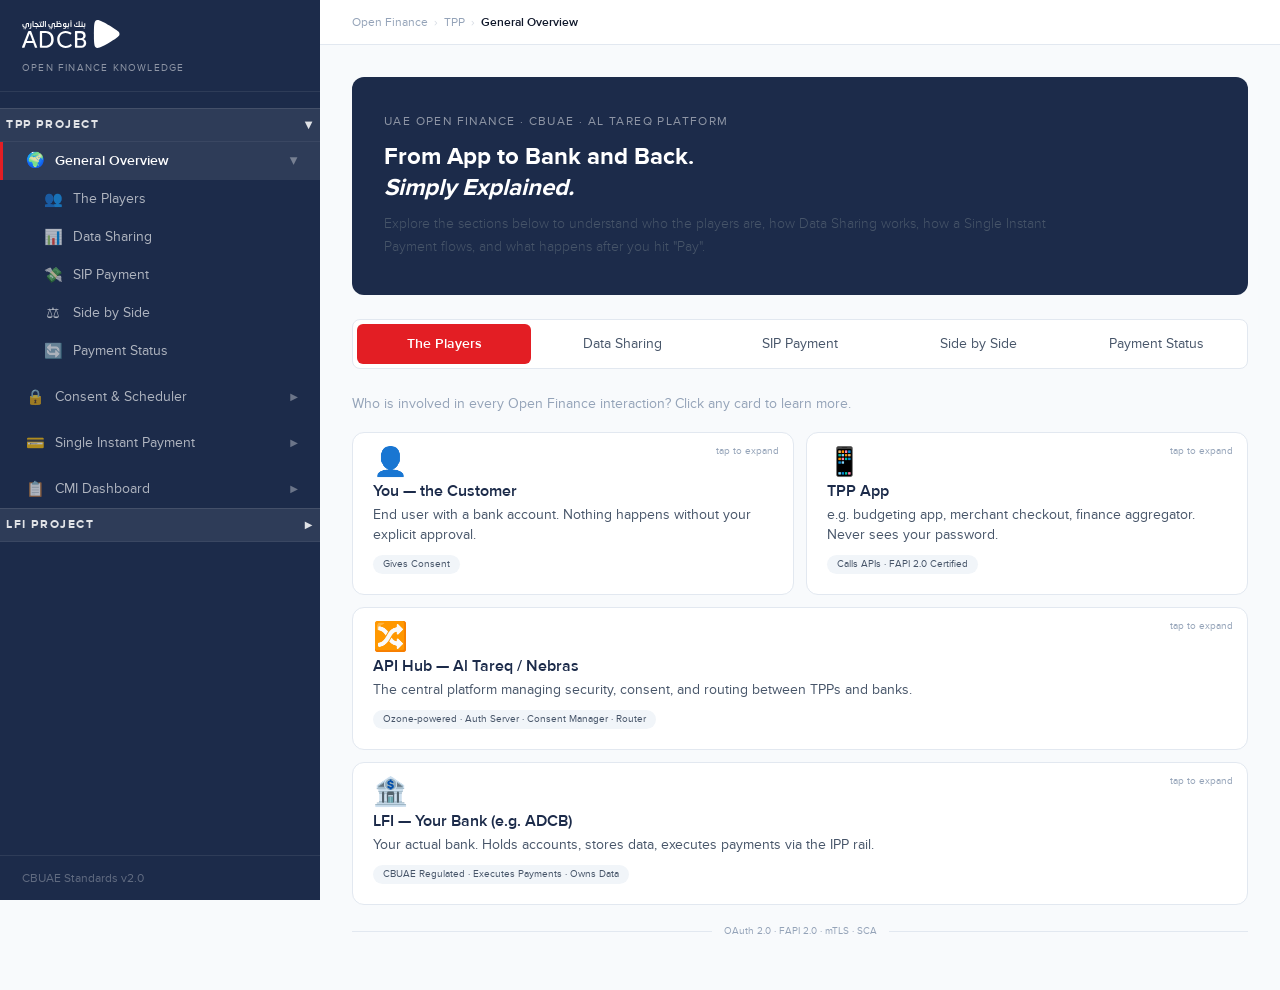
==== commit ab8fbc05: "feat: make TPP and LFI project groups collapsible in sidebar TPP Project and LFI Project are now col" ====
--- a/index.html
+++ b/index.html
@@ -18,7 +18,14 @@
   </div>
 
   <div class="nav-section">
-    <div class="nav-group-label">TPP Project</div>
+    <div class="nav-group-label" style="cursor:pointer;" onclick="toggleProjectGroup('tpp')">
+      <span style="display:flex;align-items:center;justify-content:space-between;">
+        TPP Project
+        <span class="nav-group-chevron" id="tpp-group-chev" style="font-size:10px;transition:transform .2s;">&#x25BC;</span>
+      </span>
+    </div>
+    <div class="nav-group-desc" id="tpp-group-desc" style="padding:6px 22px 10px;font-size:10px;color:rgba(255,255,255,.5);line-height:1.4;display:none;">The TPP (Third Party Provider) side — how fintech apps connect to ADCB via the OF Hub to access customer data and initiate payments.</div>
+    <div class="nav-project-group open" id="group-tpp">
 
     <div class="nav-item nav-parent active expanded" onclick="toggleNav('overview')" id="nav-overview">
       <span style="display:flex;align-items:center;gap:10px;"><span class="nav-icon">&#x1F30D;</span> General Overview</span>
@@ -126,8 +133,16 @@
       </div>
     </div>
 
-    <div class="sp16"></div>
-    <div class="nav-group-label">LFI Project</div>
+    </div><!-- /group-tpp -->
+
+    <div class="nav-group-label" style="cursor:pointer;" onclick="toggleProjectGroup('lfi-proj')">
+      <span style="display:flex;align-items:center;justify-content:space-between;">
+        LFI Project
+        <span class="nav-group-chevron" id="lfi-proj-group-chev" style="font-size:10px;transition:transform .2s;">&#x25B6;</span>
+      </span>
+    </div>
+    <div class="nav-group-desc" id="lfi-proj-group-desc" style="padding:6px 22px 10px;font-size:10px;color:rgba(255,255,255,.5);line-height:1.4;display:none;">The LFI (Licensed Financial Institution) side — ADCB's own systems that hold accounts, validate consent, execute payments, and manage liability compliance.</div>
+    <div class="nav-project-group" id="group-lfi-proj" style="display:none;">
 
     <div class="nav-item nav-parent" onclick="toggleNav('lfi')" id="nav-lfi">
       <span style="display:flex;align-items:center;gap:10px;"><span class="nav-icon">&#x1F3E6;</span> Liability Validations &amp; Compliance</span>
@@ -176,6 +191,7 @@
         <span class="nav-icon">&#x26A0;&#xFE0F;</span> Gaps &amp; Questions
       </div>
     </div>
+    </div><!-- /group-lfi-proj -->
   </div>
 
   <div class="sidebar-footer">CBUAE Standards v2.0</div>
@@ -1836,6 +1852,8 @@
       <span style="color:#fff;font-size:13px;font-weight:600" id="cmi-modal-title">Screen Preview</span>
     </div>
     <div class="cmi-scenario-strip" id="cmi-scenarioStrip"></div>
+    <div id="cmi-scenario-desc" style="max-width:820px;margin:8px auto 0;padding:8px 14px;background:rgba(255,255,255,0.08);border:1px solid rgba(255,255,255,0.15);border-radius:6px;font-size:11px;color:rgba(255,255,255,0.7);line-height:1.5;display:none;text-align:center;"></div>
+    <div class="cmi-modal-split">
     <div class="cmi-phone" id="cmi-thePhone">
       <div class="cmi-p-sb"><span class="cmi-p-sb-t">9:41</span><div style="display:flex;gap:5px;align-items:center"><svg width="13" height="10" fill="#fff" viewBox="0 0 15 11"><rect x="0" y="4" width="3" height="7" rx="1"/><rect x="4" y="2" width="3" height="9" rx="1"/><rect x="8" y="0" width="3" height="11" rx="1"/><rect x="12" y="0" width="3" height="11" rx="1" opacity=".3"/></svg><svg width="22" height="10" fill="#fff" viewBox="0 0 25 12"><rect x=".5" y="1" width="20" height="10" rx="2" stroke="#fff" stroke-width="1.2" fill="none"/><rect x="2" y="2.5" width="15" height="7" rx="1"/><path d="M21.5 4.5v3a1.5 1.5 0 0 0 0-3z"/></svg></div></div>
       <div class="cmi-p-hdr">
@@ -1875,6 +1893,16 @@
         </div>
       </div>
     </div>
+    <div class="cmi-dev-panel" id="cmi-devPanel">
+      <div class="cmi-dev-panel-hdr">
+        <span class="cmi-dev-dot" style="background:#F85149"></span>
+        <span class="cmi-dev-dot" style="background:#E3B341"></span>
+        <span class="cmi-dev-dot" style="background:#56D364"></span>
+        <span id="cmi-dev-title" style="margin-left:8px">API Calls</span>
+      </div>
+      <div class="cmi-dev-panel-body" id="cmi-devBody"></div>
+    </div>
+    </div><!-- /cmi-modal-split -->
     <div style="color:rgba(255,255,255,.45);font-size:10px;text-align:center;padding-top:4px">Tap scenario buttons above &middot; Tap cards to open detail &middot; Try filter, search, and actions</div>
   </div>
 </div>
--- a/assets/layout.css
+++ b/assets/layout.css
@@ -23,9 +23,12 @@
 
 .nav-section{padding:16px 0 8px;overflow-y:auto;flex:1;}
 .nav-group-label{
-  font:var(--font-label);color:rgba(255,255,255,.35);
-  letter-spacing:1.4px;text-transform:uppercase;
-  padding:0 22px 8px;
+  font:var(--font-label);font-weight:700;color:rgba(255,255,255,.85);
+  letter-spacing:1.6px;text-transform:uppercase;
+  padding:8px 22px;margin:0 -16px;
+  background:rgba(255,255,255,.08);
+  border-top:1px solid rgba(255,255,255,.1);
+  border-bottom:1px solid rgba(255,255,255,.06);
 }
 .nav-item{
   display:flex;align-items:center;gap:10px;
--- a/assets/components.css
+++ b/assets/components.css
@@ -612,7 +612,21 @@
   padding:16px 0;overflow-y:auto;
 }
 .cmi-modal-bg.open{display:flex;}
-.cmi-modal-wrap{display:flex;flex-direction:column;align-items:center;gap:10px;width:100%;}
+.cmi-modal-wrap{display:flex;flex-direction:column;align-items:center;gap:10px;width:100%;max-width:1100px;margin:0 auto;}
+.cmi-modal-split{display:flex;gap:16px;align-items:flex-start;width:100%;padding:0 10px;}
+.cmi-dev-panel{
+  flex:1;min-width:0;background:#0D1117;border-radius:var(--radius-card);
+  border:1px solid #30363D;overflow:hidden;display:flex;flex-direction:column;
+  max-height:680px;
+}
+.cmi-dev-panel-hdr{
+  background:#161B22;border-bottom:1px solid #30363D;
+  padding:10px 16px;font-size:12px;font-weight:700;color:#8B949E;
+  text-transform:uppercase;letter-spacing:.6px;
+  display:flex;align-items:center;gap:5px;flex-shrink:0;
+}
+.cmi-dev-dot{width:8px;height:8px;border-radius:50%;flex-shrink:0;}
+.cmi-dev-panel-body{padding:14px;overflow-y:auto;flex:1;}
 .cmi-modal-topbar{display:flex;align-items:center;gap:10px;flex-wrap:wrap;justify-content:center;}
 .cmi-modal-close{
   padding:5px 12px;background:rgba(255,255,255,.15);border:1px solid rgba(255,255,255,.3);
@@ -676,8 +690,10 @@
 .cmi-p-stat-l{font:var(--font-detail);color:var(--color-text-secondary);margin-top:2px;}
 .cmi-n-g{color:var(--color-success);}.cmi-n-a{color:var(--color-warning);}
 .cmi-n-r{color:var(--color-primary);}.cmi-n-n{color:var(--navy);}
-.cmi-p-scroll{overflow-y:auto;overflow-x:hidden;flex:1;}
-.cmi-p-scroll::-webkit-scrollbar{display:none;}
+.cmi-p-scroll{overflow-y:auto;overflow-x:hidden;flex:1;-webkit-overflow-scrolling:touch;}
+.cmi-p-scroll::-webkit-scrollbar{width:3px;}
+.cmi-p-scroll::-webkit-scrollbar-track{background:transparent;}
+.cmi-p-scroll::-webkit-scrollbar-thumb{background:#CBD5E1;border-radius:3px;}
 .cmi-p-search{
   display:flex;gap:7px;padding:8px 11px;background:#fff;
   border-bottom:1px solid var(--color-border);flex-shrink:0;
@@ -957,36 +973,41 @@
 }
 
 /* ── SME PROTOTYPE LAYOUT ── */
-.sme-prototype-layout{
-  display:flex;gap:16px;align-items:flex-start;
-}
-.sme-prototype-sidebar{
-  width:220px;flex-shrink:0;
+/* ── SME PROTO: PICKER (dropdown + step buttons) ── */
+.sme-proto-picker{
   background:var(--color-surface);border:1px solid var(--color-border);
-  border-radius:var(--radius-card);padding:12px;
-}
-.sme-scenario-group{margin-bottom:14px;}
-.sme-scenario-group:last-child{margin-bottom:0;}
-.sme-scenario-group-label{
-  font:var(--font-label);font-weight:700;text-transform:uppercase;
-  letter-spacing:.7px;margin-bottom:6px;padding-left:4px;
-}
-.sme-scenario-btn{
-  display:flex;align-items:center;gap:8px;width:100%;padding:7px 10px;
-  border:none;background:transparent;border-radius:var(--radius-button);
-  cursor:pointer;font:var(--font-body);color:var(--color-text-secondary);
-  text-align:left;border-left:3px solid transparent;
-  transition:background .1s;user-select:none;margin-bottom:2px;
-}
-.sme-scenario-btn:hover{background:var(--color-surface-secondary);color:var(--color-text-primary);}
-.sme-scenario-btn.active{
-  background:var(--color-surface-secondary);color:var(--navy);font-weight:600;
-}
-.sme-scenario-indicator{
-  width:7px;height:7px;border-radius:50%;flex-shrink:0;
-}
+  border-radius:var(--radius-card);padding:14px 18px;
+  margin-bottom:var(--space-section-gap);
+  display:flex;align-items:center;gap:14px;flex-wrap:wrap;
+}
+.sme-proto-select{
+  padding:8px 32px 8px 12px;border:1.5px solid var(--color-border);
+  border-radius:var(--radius-button);background:var(--color-surface);
+  font:var(--font-body);font-weight:600;color:var(--navy);
+  cursor:pointer;appearance:auto;flex-shrink:0;
+}
+.sme-proto-select:focus{outline:none;border-color:var(--color-primary);}
+.sme-proto-steps{
+  display:flex;gap:6px;flex-wrap:wrap;flex:1;
+}
+.sme-proto-step-btn{
+  padding:7px 14px;border-radius:var(--radius-badge);
+  border:1.5px solid var(--color-border);background:var(--color-surface);
+  font:var(--font-label);font-weight:500;color:var(--color-text-secondary);
+  cursor:pointer;transition:all .15s;user-select:none;white-space:nowrap;
+}
+.sme-proto-step-btn:hover{
+  border-color:var(--step-color,var(--navy));color:var(--step-color,var(--navy));
+  background:var(--color-surface-secondary);
+}
+.sme-proto-step-btn.active{
+  background:var(--navy);border-color:var(--navy);
+  color:#fff;font-weight:700;
+}
+
+/* ── SME PROTO: MAIN AREA ── */
 .sme-prototype-main{
-  flex:1;display:flex;gap:16px;align-items:flex-start;min-width:0;
+  display:flex;gap:20px;align-items:flex-start;min-width:0;
 }
 .sme-phone-wrap{display:flex;flex-direction:column;align-items:center;gap:8px;}
 .sme-phone-label{
@@ -994,10 +1015,11 @@
   text-align:center;font-weight:600;
 }
 .sme-phone-frame{
-  width:280px;background:#F8FAFC;border-radius:32px;
+  width:280px;height:580px;background:#F8FAFC;border-radius:32px;
   border:7px solid #1C1C1E;overflow:hidden;
   display:flex;flex-direction:column;position:relative;
-  min-height:540px;flex-shrink:0;
+  flex-shrink:0;
+  box-shadow:0 8px 32px rgba(0,0,0,0.2),inset 0 0 0 1px rgba(255,255,255,0.05);
 }
 .sme-phone-notch{
   height:24px;background:#1C1C1E;border-radius:0 0 14px 14px;
@@ -1005,19 +1027,25 @@
 }
 .sme-phone-screen{
   flex:1;overflow-y:auto;overflow-x:hidden;
-}
-.sme-phone-screen::-webkit-scrollbar{display:none;}
+  -webkit-overflow-scrolling:touch;
+}
+.sme-phone-screen::-webkit-scrollbar{width:3px;}
+.sme-phone-screen::-webkit-scrollbar-track{background:transparent;}
+.sme-phone-screen::-webkit-scrollbar-thumb{background:#CBD5E1;border-radius:3px;}
+.sme-phone-screen::-webkit-scrollbar-thumb:hover{background:#94A3B8;}
 
 /* ── SME DEV PANEL ── */
 .sme-dev-panel{
-  flex:1;min-width:0;background:#0D1117;border-radius:var(--radius-card);
+  flex:1;min-width:0;max-height:580px;background:#0D1117;border-radius:var(--radius-card);
   border:1px solid #30363D;overflow:hidden;display:flex;flex-direction:column;
 }
 .sme-dev-panel-header{
   background:#161B22;border-bottom:1px solid #30363D;
   padding:10px 16px;font-size:12px;font-weight:700;color:#8B949E;
   text-transform:uppercase;letter-spacing:.6px;
-}
+  display:flex;align-items:center;gap:5px;
+}
+.sme-dev-panel-dot{width:8px;height:8px;border-radius:50%;flex-shrink:0;}
 .sme-dev-panel-body{padding:14px;overflow-y:auto;flex:1;}
 .sme-dev-section{margin-bottom:16px;}
 .sme-dev-label{
@@ -1221,9 +1249,9 @@
 }
 
 @media(max-width:900px){
-  .sme-prototype-layout{flex-direction:column;}
-  .sme-prototype-sidebar{width:100%;}
   .sme-prototype-main{flex-direction:column;}
+  .sme-proto-picker{flex-direction:column;align-items:stretch;}
+  .sme-proto-steps{justify-content:flex-start;}
   .sme-metrics-row{grid-template-columns:repeat(3,1fr);}
   .sme-ac-grid{grid-template-columns:1fr;}
   .sme-arch-row{flex-direction:column;}
@@ -1540,9 +1568,9 @@
 
 /* Phone frame */
 .sip-phone-frame{
-  width:375px;min-height:700px;border:2px solid #ccc;border-radius:36px;
+  width:375px;height:700px;border:2px solid #ccc;border-radius:36px;
   background:#fff;box-shadow:0 8px 40px rgba(0,0,0,.12),inset 0 0 0 1px rgba(0,0,0,.05);
-  overflow:hidden;position:relative;
+  overflow:hidden;position:relative;display:flex;flex-direction:column;
 }
 .sip-phone-notch{width:140px;height:28px;background:#222;border-radius:0 0 18px 18px;margin:0 auto;position:relative;z-index:5;}
 .sip-phone-status-bar{
@@ -1671,12 +1699,15 @@
 .sip-proto-step-list li{padding:4px 0;}
 .sip-proto-phone-wrap{flex:1;display:flex;flex-direction:column;align-items:center;}
 .sip-proto-phone{
-  width:375px;min-height:680px;border:2px solid #ccc;border-radius:36px;
+  width:375px;height:700px;border:2px solid #ccc;border-radius:36px;
   background:#fff;box-shadow:0 8px 40px rgba(0,0,0,.12),inset 0 0 0 1px rgba(0,0,0,.05);
-  overflow:hidden;position:relative;
-}
-.sip-proto-notch{width:140px;height:28px;background:#222;border-radius:0 0 18px 18px;margin:0 auto;}
-.sip-proto-display{min-height:600px;overflow-y:auto;}
+  overflow:hidden;position:relative;display:flex;flex-direction:column;
+}
+.sip-proto-notch{width:140px;height:28px;background:#222;border-radius:0 0 18px 18px;margin:0 auto;flex-shrink:0;}
+.sip-proto-display{flex:1;overflow-y:auto;-webkit-overflow-scrolling:touch;}
+.sip-proto-display::-webkit-scrollbar{width:3px;}
+.sip-proto-display::-webkit-scrollbar-track{background:transparent;}
+.sip-proto-display::-webkit-scrollbar-thumb{background:#CBD5E1;border-radius:3px;}
 .sip-proto-screen{animation:fadeIn .2s ease;}
 .sip-proto-nav-row{display:flex;align-items:center;gap:12px;margin-top:var(--space-section-gap);justify-content:center;}
 .sip-proto-nav-btn{
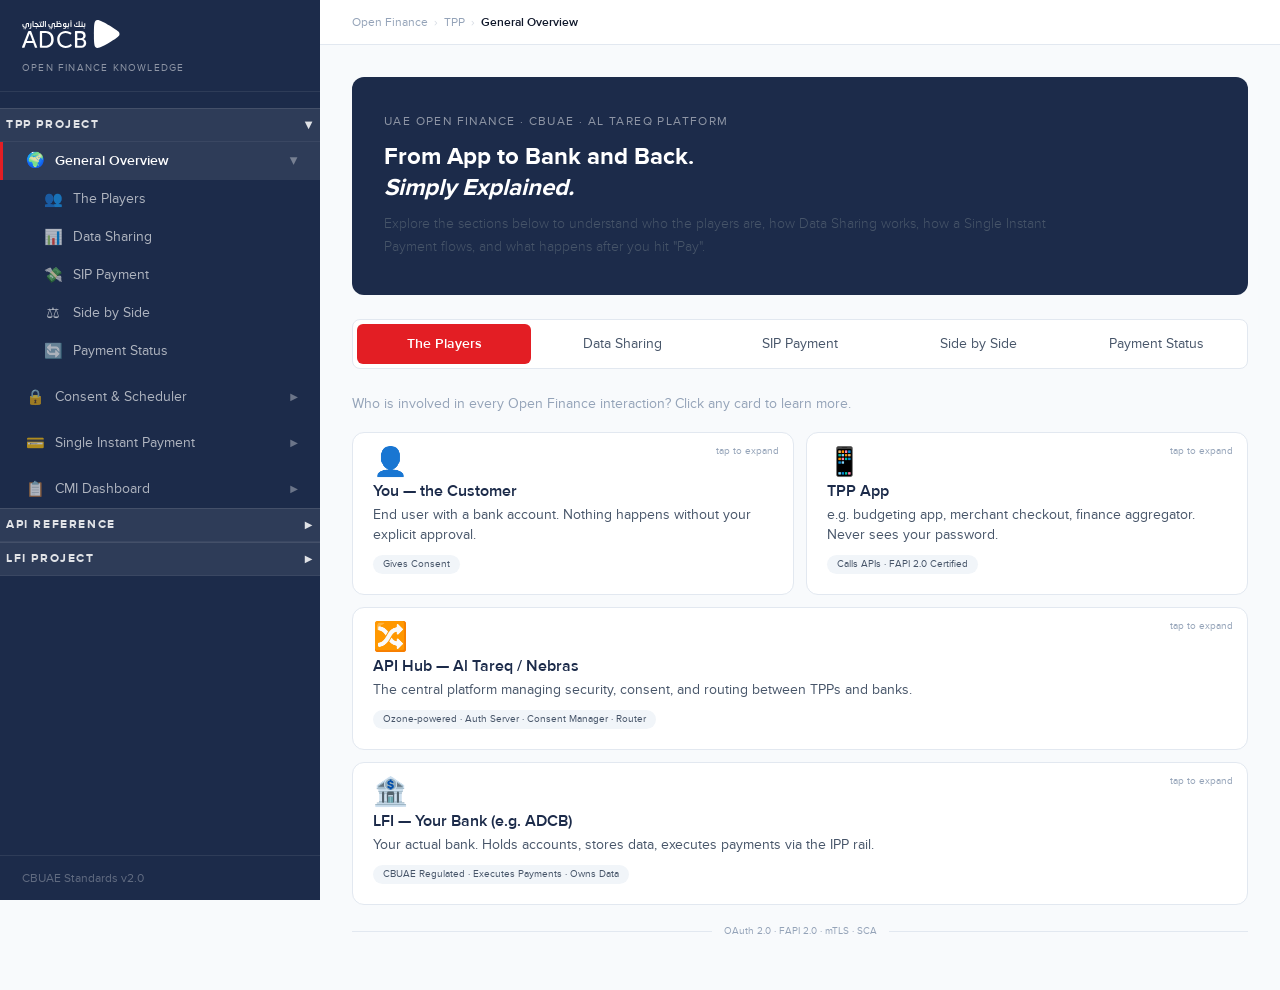
==== commit 332ed0ba: "refactor: move API Reference to its own top-level sidebar group API Reference is now a separate coll" ====
--- a/index.html
+++ b/index.html
@@ -24,7 +24,6 @@
         <span class="nav-group-chevron" id="tpp-group-chev" style="font-size:10px;transition:transform .2s;">&#x25BC;</span>
       </span>
     </div>
-    <div class="nav-group-desc" id="tpp-group-desc" style="padding:6px 22px 10px;font-size:10px;color:rgba(255,255,255,.5);line-height:1.4;display:none;">The TPP (Third Party Provider) side — how fintech apps connect to ADCB via the OF Hub to access customer data and initiate payments.</div>
     <div class="nav-project-group open" id="group-tpp">
 
     <div class="nav-item nav-parent active expanded" onclick="toggleNav('overview')" id="nav-overview">
@@ -134,6 +133,44 @@
     </div>
 
     </div><!-- /group-tpp -->
+
+    <div class="nav-group-label" style="cursor:pointer;" onclick="toggleProjectGroup('apiref')">
+      <span style="display:flex;align-items:center;justify-content:space-between;">
+        API Reference
+        <span class="nav-group-chevron" id="apiref-group-chev" style="font-size:10px;transition:transform .2s;">&#x25B6;</span>
+      </span>
+    </div>
+    <div class="nav-project-group" id="group-apiref" style="display:none;">
+
+    <div class="nav-item nav-parent" onclick="toggleNav('lfiapi')" id="nav-lfiapi">
+      <span style="display:flex;align-items:center;gap:10px;"><span class="nav-icon">&#x1F4E1;</span> LFI Endpoints</span>
+      <span class="nav-chevron">&#x25B6;</span>
+    </div>
+    <div class="nav-sub" id="sub-lfiapi">
+      <div class="nav-item" onclick="navigate('lfiapi','tab-lfiapi-overview')" id="nav-lfiapi-overview">
+        <span class="nav-icon">&#x1F4CA;</span> Overview
+      </div>
+      <div class="nav-item" onclick="navigate('lfiapi','tab-lfiapi-unconsented')" id="nav-lfiapi-unconsented">
+        <span class="nav-icon">&#x2705;</span> Unconsented GETs
+      </div>
+      <div class="nav-item" onclick="navigate('lfiapi','tab-lfiapi-datasharing')" id="nav-lfiapi-datasharing">
+        <span class="nav-icon">&#x1F512;</span> Bank Data Sharing
+      </div>
+      <div class="nav-item" onclick="navigate('lfiapi','tab-lfiapi-service')" id="nav-lfiapi-service">
+        <span class="nav-icon">&#x1F504;</span> Service Status
+      </div>
+      <div class="nav-item" onclick="navigate('lfiapi','tab-lfiapi-post')" id="nav-lfiapi-post">
+        <span class="nav-icon">&#x26A1;</span> POST / Mutating
+      </div>
+      <div class="nav-item" onclick="navigate('lfiapi','tab-lfiapi-matrix')" id="nav-lfiapi-matrix">
+        <span class="nav-icon">&#x1F50D;</span> Full Matrix
+      </div>
+      <div class="nav-item" onclick="navigate('lfiapi','tab-lfiapi-glossary')" id="nav-lfiapi-glossary">
+        <span class="nav-icon">&#x1F4D6;</span> Glossary
+      </div>
+    </div>
+
+    </div><!-- /group-apiref -->
 
     <div class="nav-group-label" style="cursor:pointer;" onclick="toggleProjectGroup('lfi-proj')">
       <span style="display:flex;align-items:center;justify-content:space-between;">
@@ -141,7 +178,6 @@
         <span class="nav-group-chevron" id="lfi-proj-group-chev" style="font-size:10px;transition:transform .2s;">&#x25B6;</span>
       </span>
     </div>
-    <div class="nav-group-desc" id="lfi-proj-group-desc" style="padding:6px 22px 10px;font-size:10px;color:rgba(255,255,255,.5);line-height:1.4;display:none;">The LFI (Licensed Financial Institution) side — ADCB's own systems that hold accounts, validate consent, execute payments, and manage liability compliance.</div>
     <div class="nav-project-group" id="group-lfi-proj" style="display:none;">
 
     <div class="nav-item nav-parent" onclick="toggleNav('lfi')" id="nav-lfi">
@@ -1657,6 +1693,73 @@
     </div>
 
     <!-- ═══════════════════════════════════════════ -->
+    <!-- SECTION: LFI API REFERENCE                    -->
+    <!-- ═══════════════════════════════════════════ -->
+    <div class="section" id="section-lfiapi">
+      <div class="hero-card">
+        <div class="hero-eyebrow">LFI Project · API Knowledge Base · Standards v2.1-final · API Hub v8</div>
+        <h1>LFI API Reference.<br><em>Which APIs need consent — and which don't.</em></h1>
+        <p>Every ADCB (LFI) API endpoint categorised by method, consent requirement, and PII level. 35 endpoints across 5 categories — from unconsented product data to full MIB payment flows.</p>
+      </div>
+
+      <!-- LFI API Tabs -->
+      <div class="tab-bar">
+        <button class="tab-btn active" data-tab="lfiapi-overview" onclick="switchLfiApiTab('lfiapi-overview', this)">Overview</button>
+        <button class="tab-btn" data-tab="lfiapi-unconsented" onclick="switchLfiApiTab('lfiapi-unconsented', this)">Unconsented</button>
+        <button class="tab-btn" data-tab="lfiapi-datasharing" onclick="switchLfiApiTab('lfiapi-datasharing', this)">Data Sharing</button>
+        <button class="tab-btn" data-tab="lfiapi-service" onclick="switchLfiApiTab('lfiapi-service', this)">Service Status</button>
+        <button class="tab-btn" data-tab="lfiapi-post" onclick="switchLfiApiTab('lfiapi-post', this)">POST / Mutating</button>
+        <button class="tab-btn" data-tab="lfiapi-matrix" onclick="switchLfiApiTab('lfiapi-matrix', this)">Full Matrix</button>
+        <button class="tab-btn" data-tab="lfiapi-glossary" onclick="switchLfiApiTab('lfiapi-glossary', this)">Glossary</button>
+      </div>
+
+      <div class="tab-panel active" id="panel-lfiapi-overview">
+        <div id="lfiapi-overview-content"><p style="color:var(--color-text-tertiary);">Loading...</p></div>
+      </div>
+      <div class="tab-panel" id="panel-lfiapi-unconsented">
+        <div class="section-lbl">Unconsented GET APIs (4)</div>
+        <h2>No consent. No PII. No MIB flow.</h2>
+        <p>These four endpoints are completely outside the consent journey. They return product catalogues, ATM locations, and health status — nothing that identifies a customer.</p>
+        <div class="sp8"></div>
+        <div id="lfiapi-unconsented-content"></div>
+      </div>
+      <div class="tab-panel" id="panel-lfiapi-datasharing">
+        <div class="section-lbl">Bank Data Sharing GETs (14)</div>
+        <h2>Full consent required. PII in every response.</h2>
+        <p>Every endpoint below requires a valid Bank Data Sharing consent (PAR/RAR), customer authentication via CAAP (AlTareq + EFR + UAE Pass), and an mTLS-secured token exchange.</p>
+        <div class="sp8"></div>
+        <div id="lfiapi-datasharing-content"></div>
+      </div>
+      <div class="tab-panel" id="panel-lfiapi-service">
+        <div class="section-lbl">Service Status GETs (4)</div>
+        <h2>Consent already established. Read-only lookups.</h2>
+        <p>Status lookups for resources created via POST. The TPP already holds the access token from the original consent — no new authorization needed.</p>
+        <div class="sp8"></div>
+        <div id="lfiapi-service-content"></div>
+      </div>
+      <div class="tab-panel" id="panel-lfiapi-post">
+        <div class="section-lbl">POST / Mutating APIs (9)</div>
+        <h2>Service initiation, user ops, consent events.</h2>
+        <p>Mixed consent profile — some (payments, account opening) trigger the full MIB flow; others (leads, consent events) don't.</p>
+        <div class="sp8"></div>
+        <div id="lfiapi-post-content"></div>
+      </div>
+      <div class="tab-panel" id="panel-lfiapi-matrix">
+        <div class="section-lbl">Full Endpoint Matrix</div>
+        <h2>All 35 endpoints — filter, search, and sort</h2>
+        <p>Every LFI endpoint categorised by method, consent requirement, and PII level.</p>
+        <div class="sp8"></div>
+        <div id="lfiapi-matrix-content"></div>
+      </div>
+      <div class="tab-panel" id="panel-lfiapi-glossary">
+        <div class="section-lbl">Glossary</div>
+        <h2>Technical terms in plain English</h2>
+        <div class="sp8"></div>
+        <div id="lfiapi-glossary-content"></div>
+      </div>
+    </div>
+
+    <!-- ═══════════════════════════════════════════ -->
     <!-- SECTION: SME SIP PORTAL (LFI)                -->
     <!-- ═══════════════════════════════════════════ -->
     <div class="section" id="section-smesip">
@@ -1911,10 +2014,12 @@
 <script src="js/cmi-data.js"></script>
 <script src="js/sip-cop-data.js"></script>
 <script src="js/sme-sip-data.js"></script>
+<script src="js/lfi-api-data.js"></script>
 <script src="js/components.js"></script>
 <script src="js/cmi-engine.js"></script>
 <script src="js/sip-cop-engine.js"></script>
 <script src="js/sme-sip-engine.js"></script>
+<script src="js/lfi-api-engine.js"></script>
 <script src="js/router.js"></script>
 <script src="js/nav.js"></script>
 <script src="js/app.js"></script>
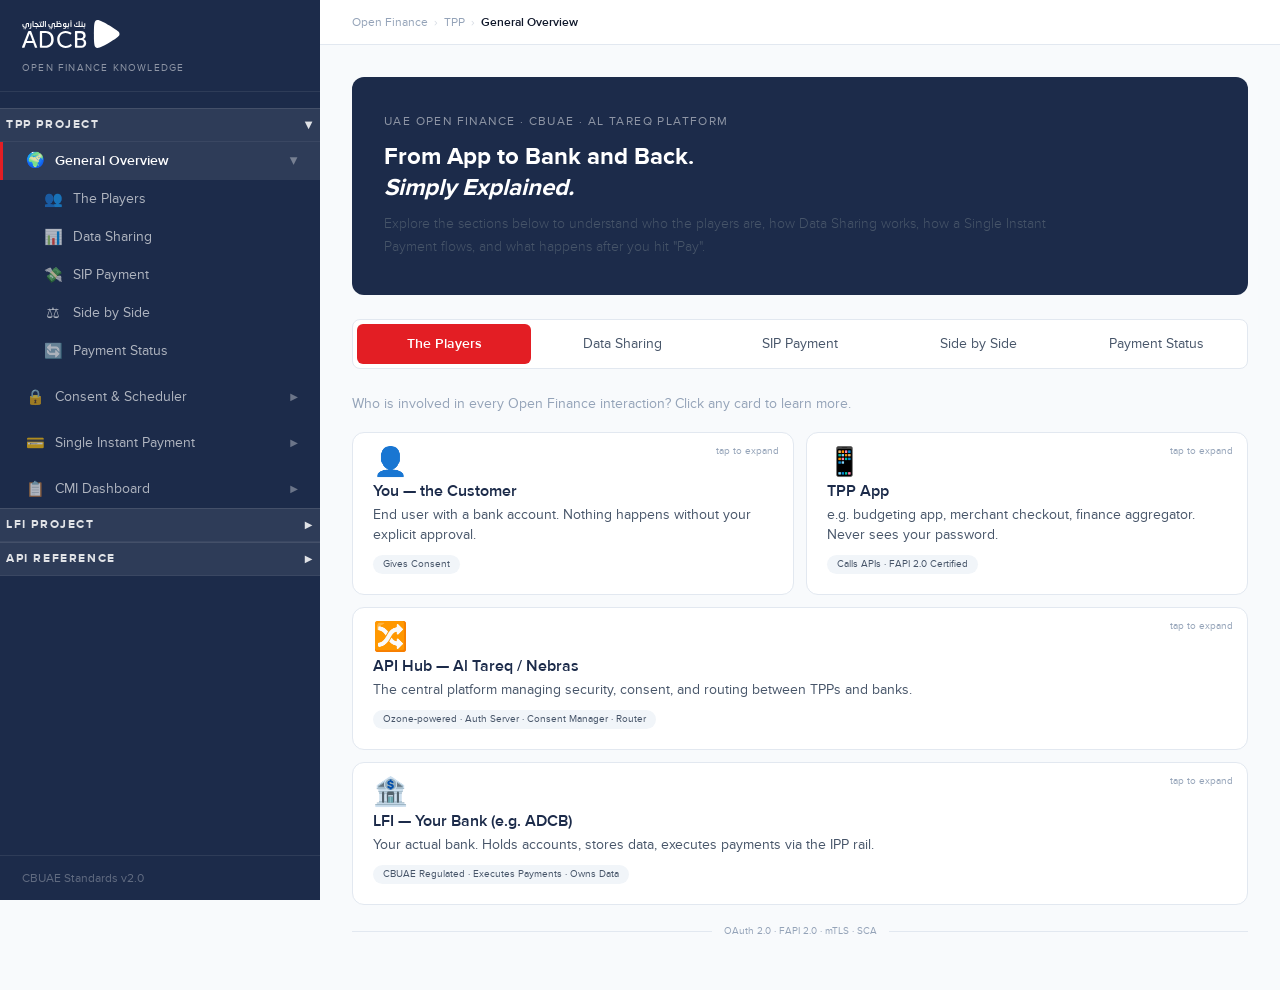
==== commit f52aefac: "feat: add landing pages for all 3 top-level sections + move API Reference to bottom Each collapsible" ====
--- a/index.html
+++ b/index.html
@@ -134,6 +134,63 @@
 
     </div><!-- /group-tpp -->
 
+    <div class="nav-group-label" style="cursor:pointer;" onclick="toggleProjectGroup('lfi-proj')">
+      <span style="display:flex;align-items:center;justify-content:space-between;">
+        LFI Project
+        <span class="nav-group-chevron" id="lfi-proj-group-chev" style="font-size:10px;transition:transform .2s;">&#x25B6;</span>
+      </span>
+    </div>
+    <div class="nav-project-group" id="group-lfi-proj" style="display:none;">
+
+    <div class="nav-item nav-parent" onclick="toggleNav('lfi')" id="nav-lfi">
+      <span style="display:flex;align-items:center;gap:10px;"><span class="nav-icon">&#x1F3E6;</span> Liability Validations &amp; Compliance</span>
+      <span class="nav-chevron">&#x25B6;</span>
+    </div>
+    <div class="nav-sub" id="sub-lfi">
+      <div class="nav-item" onclick="navigate('lfi','tab-lfi-fines')" id="nav-lfi-fines">
+        <span class="nav-icon">&#x1F4DC;</span> Liability Validations
+      </div>
+      <div class="nav-item" onclick="navigate('lfi','tab-lfi-how')" id="nav-lfi-how">
+        <span class="nav-icon">&#x2699;&#xFE0F;</span> How It Works
+      </div>
+      <div class="nav-item" onclick="navigate('lfi','tab-lfi-gaps')" id="nav-lfi-gaps">
+        <span class="nav-icon">&#x1F50D;</span> Gap Analysis
+      </div>
+      <div class="nav-item" onclick="navigate('lfi','tab-lfi-tests')" id="nav-lfi-tests">
+        <span class="nav-icon">&#x1F9EA;</span> Test Strategy
+      </div>
+    </div>
+
+    <div class="sp8"></div>
+    <div class="nav-item nav-parent" onclick="toggleNav('smesip')" id="nav-smesip">
+      <span style="display:flex;align-items:center;gap:10px;"><span class="nav-icon">&#x1F4B3;</span> Single Instant Payment (SME)</span>
+      <span class="nav-chevron">&#x25B6;</span>
+    </div>
+    <div class="nav-sub" id="sub-smesip">
+      <div class="nav-item" onclick="navigate('smesip','tab-smesip-overview')" id="nav-smesip-overview">
+        <span class="nav-icon">&#x1F4CA;</span> Overview
+      </div>
+      <div class="nav-item" onclick="navigate('smesip','tab-smesip-flow')" id="nav-smesip-flow">
+        <span class="nav-icon">&#x1F501;</span> E2E Flow
+      </div>
+      <div class="nav-item" onclick="navigate('smesip','tab-smesip-prototype')" id="nav-smesip-prototype">
+        <span class="nav-icon">&#x1F4F1;</span> Prototype
+      </div>
+      <div class="nav-item" onclick="navigate('smesip','tab-smesip-acceptance')" id="nav-smesip-acceptance">
+        <span class="nav-icon">&#x2705;</span> Acceptance Criteria
+      </div>
+      <div class="nav-item" onclick="navigate('smesip','tab-smesip-architecture')" id="nav-smesip-architecture">
+        <span class="nav-icon">&#x1F3D7;&#xFE0F;</span> Architecture
+      </div>
+      <div class="nav-item" onclick="navigate('smesip','tab-smesip-apis')" id="nav-smesip-apis">
+        <span class="nav-icon">&#x26A1;</span> API Reference
+      </div>
+      <div class="nav-item" onclick="navigate('smesip','tab-smesip-gaps')" id="nav-smesip-gaps">
+        <span class="nav-icon">&#x26A0;&#xFE0F;</span> Gaps &amp; Questions
+      </div>
+    </div>
+    </div><!-- /group-lfi-proj -->
+
     <div class="nav-group-label" style="cursor:pointer;" onclick="toggleProjectGroup('apiref')">
       <span style="display:flex;align-items:center;justify-content:space-between;">
         API Reference
@@ -141,7 +198,6 @@
       </span>
     </div>
     <div class="nav-project-group" id="group-apiref" style="display:none;">
-
     <div class="nav-item nav-parent" onclick="toggleNav('lfiapi')" id="nav-lfiapi">
       <span style="display:flex;align-items:center;gap:10px;"><span class="nav-icon">&#x1F4E1;</span> LFI Endpoints</span>
       <span class="nav-chevron">&#x25B6;</span>
@@ -169,65 +225,7 @@
         <span class="nav-icon">&#x1F4D6;</span> Glossary
       </div>
     </div>
-
     </div><!-- /group-apiref -->
-
-    <div class="nav-group-label" style="cursor:pointer;" onclick="toggleProjectGroup('lfi-proj')">
-      <span style="display:flex;align-items:center;justify-content:space-between;">
-        LFI Project
-        <span class="nav-group-chevron" id="lfi-proj-group-chev" style="font-size:10px;transition:transform .2s;">&#x25B6;</span>
-      </span>
-    </div>
-    <div class="nav-project-group" id="group-lfi-proj" style="display:none;">
-
-    <div class="nav-item nav-parent" onclick="toggleNav('lfi')" id="nav-lfi">
-      <span style="display:flex;align-items:center;gap:10px;"><span class="nav-icon">&#x1F3E6;</span> Liability Validations &amp; Compliance</span>
-      <span class="nav-chevron">&#x25B6;</span>
-    </div>
-    <div class="nav-sub" id="sub-lfi">
-      <div class="nav-item" onclick="navigate('lfi','tab-lfi-fines')" id="nav-lfi-fines">
-        <span class="nav-icon">&#x1F4DC;</span> Liability Validations
-      </div>
-      <div class="nav-item" onclick="navigate('lfi','tab-lfi-how')" id="nav-lfi-how">
-        <span class="nav-icon">&#x2699;&#xFE0F;</span> How It Works
-      </div>
-      <div class="nav-item" onclick="navigate('lfi','tab-lfi-gaps')" id="nav-lfi-gaps">
-        <span class="nav-icon">&#x1F50D;</span> Gap Analysis
-      </div>
-      <div class="nav-item" onclick="navigate('lfi','tab-lfi-tests')" id="nav-lfi-tests">
-        <span class="nav-icon">&#x1F9EA;</span> Test Strategy
-      </div>
-    </div>
-
-    <div class="sp8"></div>
-    <div class="nav-item nav-parent" onclick="toggleNav('smesip')" id="nav-smesip">
-      <span style="display:flex;align-items:center;gap:10px;"><span class="nav-icon">&#x1F4B3;</span> Single Instant Payment (SME)</span>
-      <span class="nav-chevron">&#x25B6;</span>
-    </div>
-    <div class="nav-sub" id="sub-smesip">
-      <div class="nav-item" onclick="navigate('smesip','tab-smesip-overview')" id="nav-smesip-overview">
-        <span class="nav-icon">&#x1F4CA;</span> Overview
-      </div>
-      <div class="nav-item" onclick="navigate('smesip','tab-smesip-flow')" id="nav-smesip-flow">
-        <span class="nav-icon">&#x1F501;</span> E2E Flow
-      </div>
-      <div class="nav-item" onclick="navigate('smesip','tab-smesip-prototype')" id="nav-smesip-prototype">
-        <span class="nav-icon">&#x1F4F1;</span> Prototype
-      </div>
-      <div class="nav-item" onclick="navigate('smesip','tab-smesip-acceptance')" id="nav-smesip-acceptance">
-        <span class="nav-icon">&#x2705;</span> Acceptance Criteria
-      </div>
-      <div class="nav-item" onclick="navigate('smesip','tab-smesip-architecture')" id="nav-smesip-architecture">
-        <span class="nav-icon">&#x1F3D7;&#xFE0F;</span> Architecture
-      </div>
-      <div class="nav-item" onclick="navigate('smesip','tab-smesip-apis')" id="nav-smesip-apis">
-        <span class="nav-icon">&#x26A1;</span> API Reference
-      </div>
-      <div class="nav-item" onclick="navigate('smesip','tab-smesip-gaps')" id="nav-smesip-gaps">
-        <span class="nav-icon">&#x26A0;&#xFE0F;</span> Gaps &amp; Questions
-      </div>
-    </div>
-    </div><!-- /group-lfi-proj -->
   </div>
 
   <div class="sidebar-footer">CBUAE Standards v2.0</div>
@@ -248,6 +246,74 @@
   <div class="content">
 
     <!-- ═══════════════════════════════════════════ -->
+    <!-- ═══════════════════════════════════════════ -->
+    <!-- LANDING: TPP PROJECT                         -->
+    <!-- ═══════════════════════════════════════════ -->
+    <div class="section" id="section-tpp-home">
+      <div class="hero-card">
+        <div class="hero-eyebrow">TPP Project · Third Party Provider</div>
+        <h1>TPP Project</h1>
+        <p>Everything needed to understand, design, and test ADCB's Open Finance integration as a Third Party Provider — from consent flows to live payment prototypes.</p>
+      </div>
+      <div style="display:grid;grid-template-columns:1fr 1fr;gap:var(--space-item-gap);">
+        <div class="card" style="cursor:pointer;" onclick="navigate('overview')">
+          <div class="card-header">General Overview</div>
+          <p style="font:var(--font-body);color:var(--color-text-secondary);line-height:1.6;">The players, data sharing, SIP payment flow, and payment status — the full conceptual foundation.</p>
+        </div>
+        <div class="card" style="cursor:pointer;" onclick="navigate('consent')">
+          <div class="card-header">Consent &amp; Scheduler</div>
+          <p style="font:var(--font-body);color:var(--color-text-secondary);line-height:1.6;">System map, consent lifecycle, data scheduler, error scenarios, and testing.</p>
+        </div>
+        <div class="card" style="cursor:pointer;" onclick="navigate('sipcop')">
+          <div class="card-header">Single Instant Payment</div>
+          <p style="font:var(--font-body);color:var(--color-text-secondary);line-height:1.6;">Payment flow, CoP deep dive, user stories, prototype, RST scenarios, and design gaps.</p>
+        </div>
+        <div class="card" style="cursor:pointer;" onclick="navigate('cmi')">
+          <div class="card-header">CMI Dashboard</div>
+          <p style="font:var(--font-body);color:var(--color-text-secondary);line-height:1.6;">Consent management interface — screen-by-screen prototype with API endpoint mapping.</p>
+        </div>
+      </div>
+    </div>
+
+    <!-- ═══════════════════════════════════════════ -->
+    <!-- LANDING: LFI PROJECT                         -->
+    <!-- ═══════════════════════════════════════════ -->
+    <div class="section" id="section-lfi-home">
+      <div class="hero-card">
+        <div class="hero-eyebrow">LFI Project · Licensed Financial Institution · ADCB</div>
+        <h1>LFI Project</h1>
+        <p>ADCB's obligations as the bank in Open Finance — liability framework, compliance posture, SME payment implementation, and gap tracking.</p>
+      </div>
+      <div style="display:grid;grid-template-columns:1fr 1fr;gap:var(--space-item-gap);">
+        <div class="card" style="cursor:pointer;" onclick="navigate('lfi')">
+          <div class="card-header">Liability Validations &amp; Compliance</div>
+          <p style="font:var(--font-body);color:var(--color-text-secondary);line-height:1.6;">CBUAE fine schedule, how ADCB protects against each liability, gap analysis, and test strategy.</p>
+        </div>
+        <div class="card" style="cursor:pointer;" onclick="navigate('smesip')">
+          <div class="card-header">Single Instant Payment (SME)</div>
+          <p style="font:var(--font-body);color:var(--color-text-secondary);line-height:1.6;">End-to-end flow, prototype, acceptance criteria, architecture, API reference, and open gaps.</p>
+        </div>
+      </div>
+    </div>
+
+    <!-- ═══════════════════════════════════════════ -->
+    <!-- LANDING: API REFERENCE                       -->
+    <!-- ═══════════════════════════════════════════ -->
+    <div class="section" id="section-apiref-home">
+      <div class="hero-card">
+        <div class="hero-eyebrow">API Reference · LFI Endpoints · Standards v2.1-final · API Hub v8</div>
+        <h1>API Reference</h1>
+        <p>The complete endpoint catalogue for the LFI-side Open Finance API — 35 endpoints grouped by access type, annotated with consent requirements and PII levels.</p>
+      </div>
+      <div class="box box-navy">
+        <p><strong>One section, seven views.</strong> Use the tabs inside LFI Endpoints to switch between the Overview, endpoint categories (Unconsented, Data Sharing, Service Status, POST/Mutating), the searchable Full Matrix, and the Glossary.</p>
+      </div>
+      <div class="card" style="cursor:pointer;" onclick="navigate('lfiapi')">
+        <div class="card-header">LFI Endpoints</div>
+        <p style="font:var(--font-body);color:var(--color-text-secondary);line-height:1.6;">All 35 endpoints with method badges, MIB consent status, PII levels, and filterable matrix. Includes plain-English glossary of every technical term.</p>
+      </div>
+    </div>
+
     <!-- SECTION 1: GENERAL OVERVIEW                 -->
     <!-- ═══════════════════════════════════════════ -->
     <div class="section active" id="section-overview">
--- a/assets/components.css
+++ b/assets/components.css
@@ -37,6 +37,8 @@
   border-radius:var(--radius-card);padding:var(--space-card-padding);
   margin-bottom:var(--space-item-gap);
 }
+.card[onclick]{cursor:pointer;transition:all .15s ease;}
+.card[onclick]:hover{border-color:var(--color-border-focus);box-shadow:0 2px 12px rgba(0,0,0,.06);transform:translateY(-1px);}
 .card-header{
   background:var(--navy);color:#fff;
   font:var(--font-label);letter-spacing:1.2px;text-transform:uppercase;
